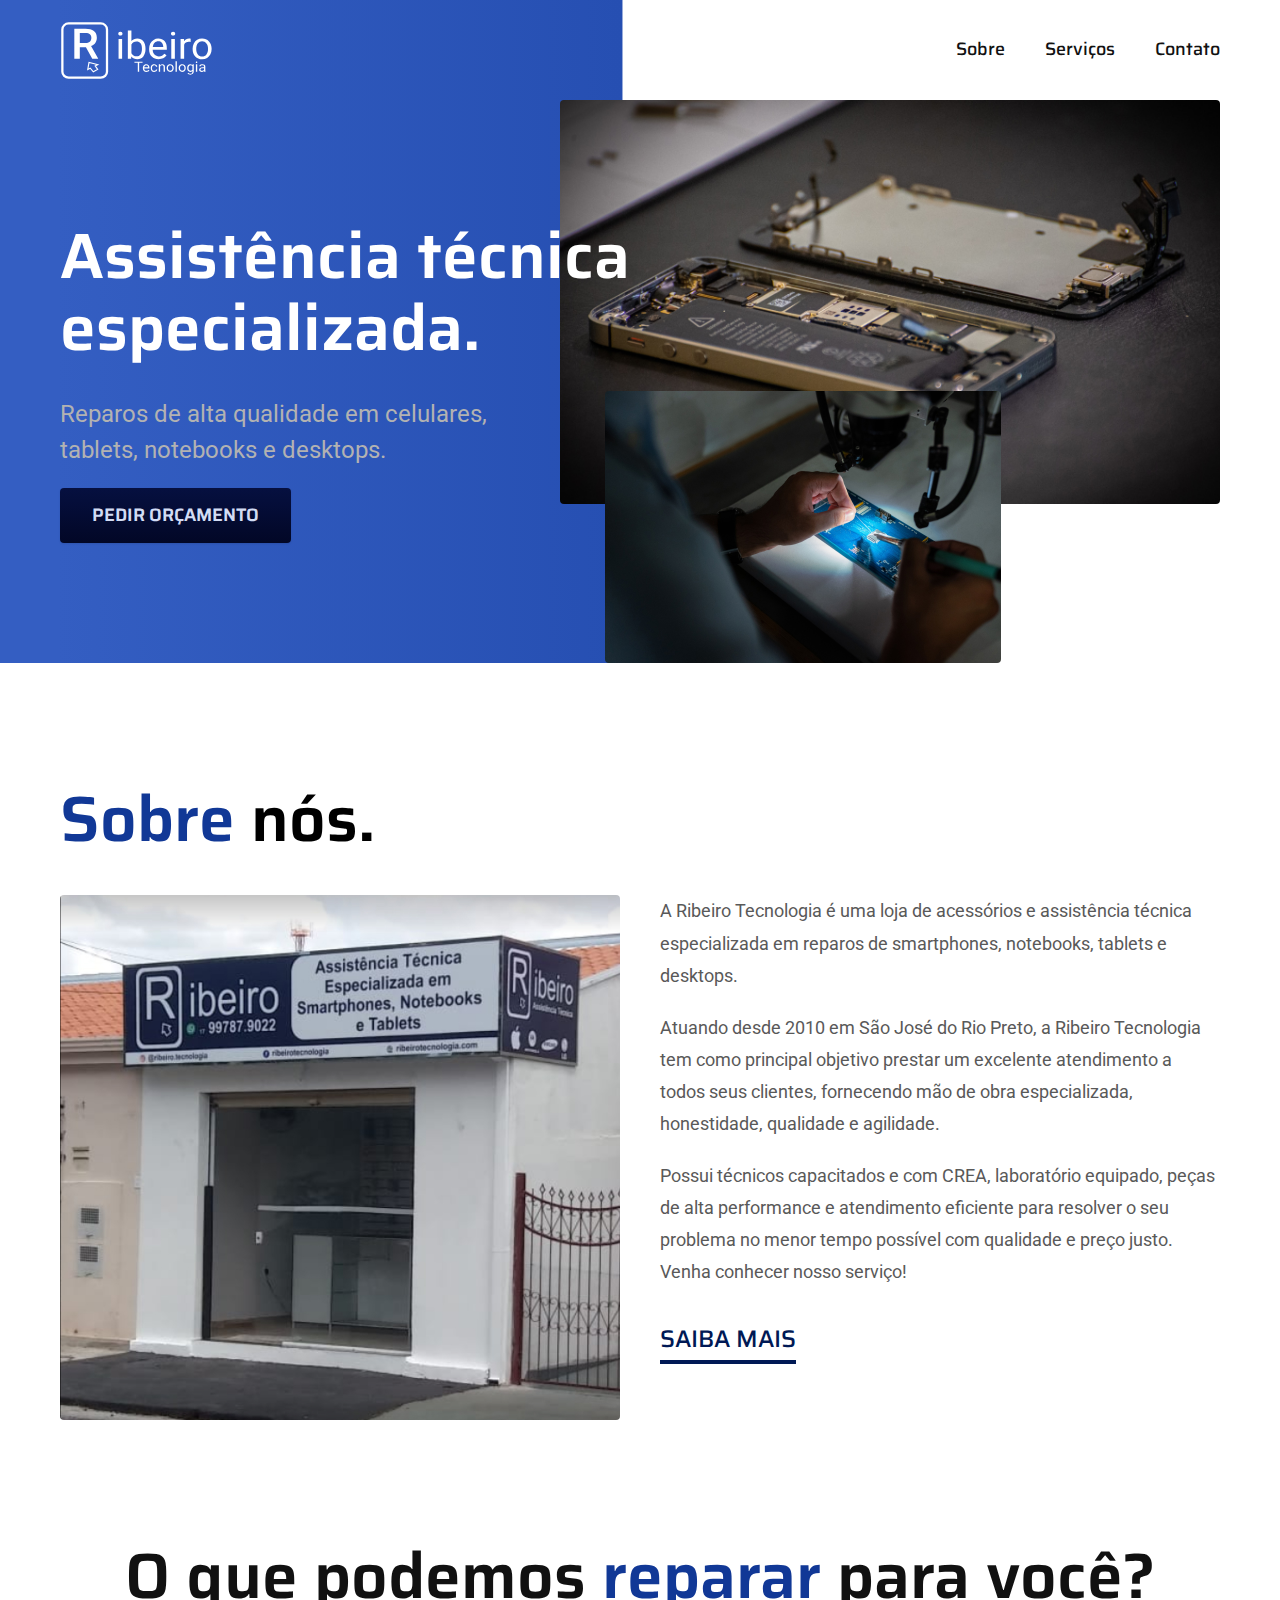
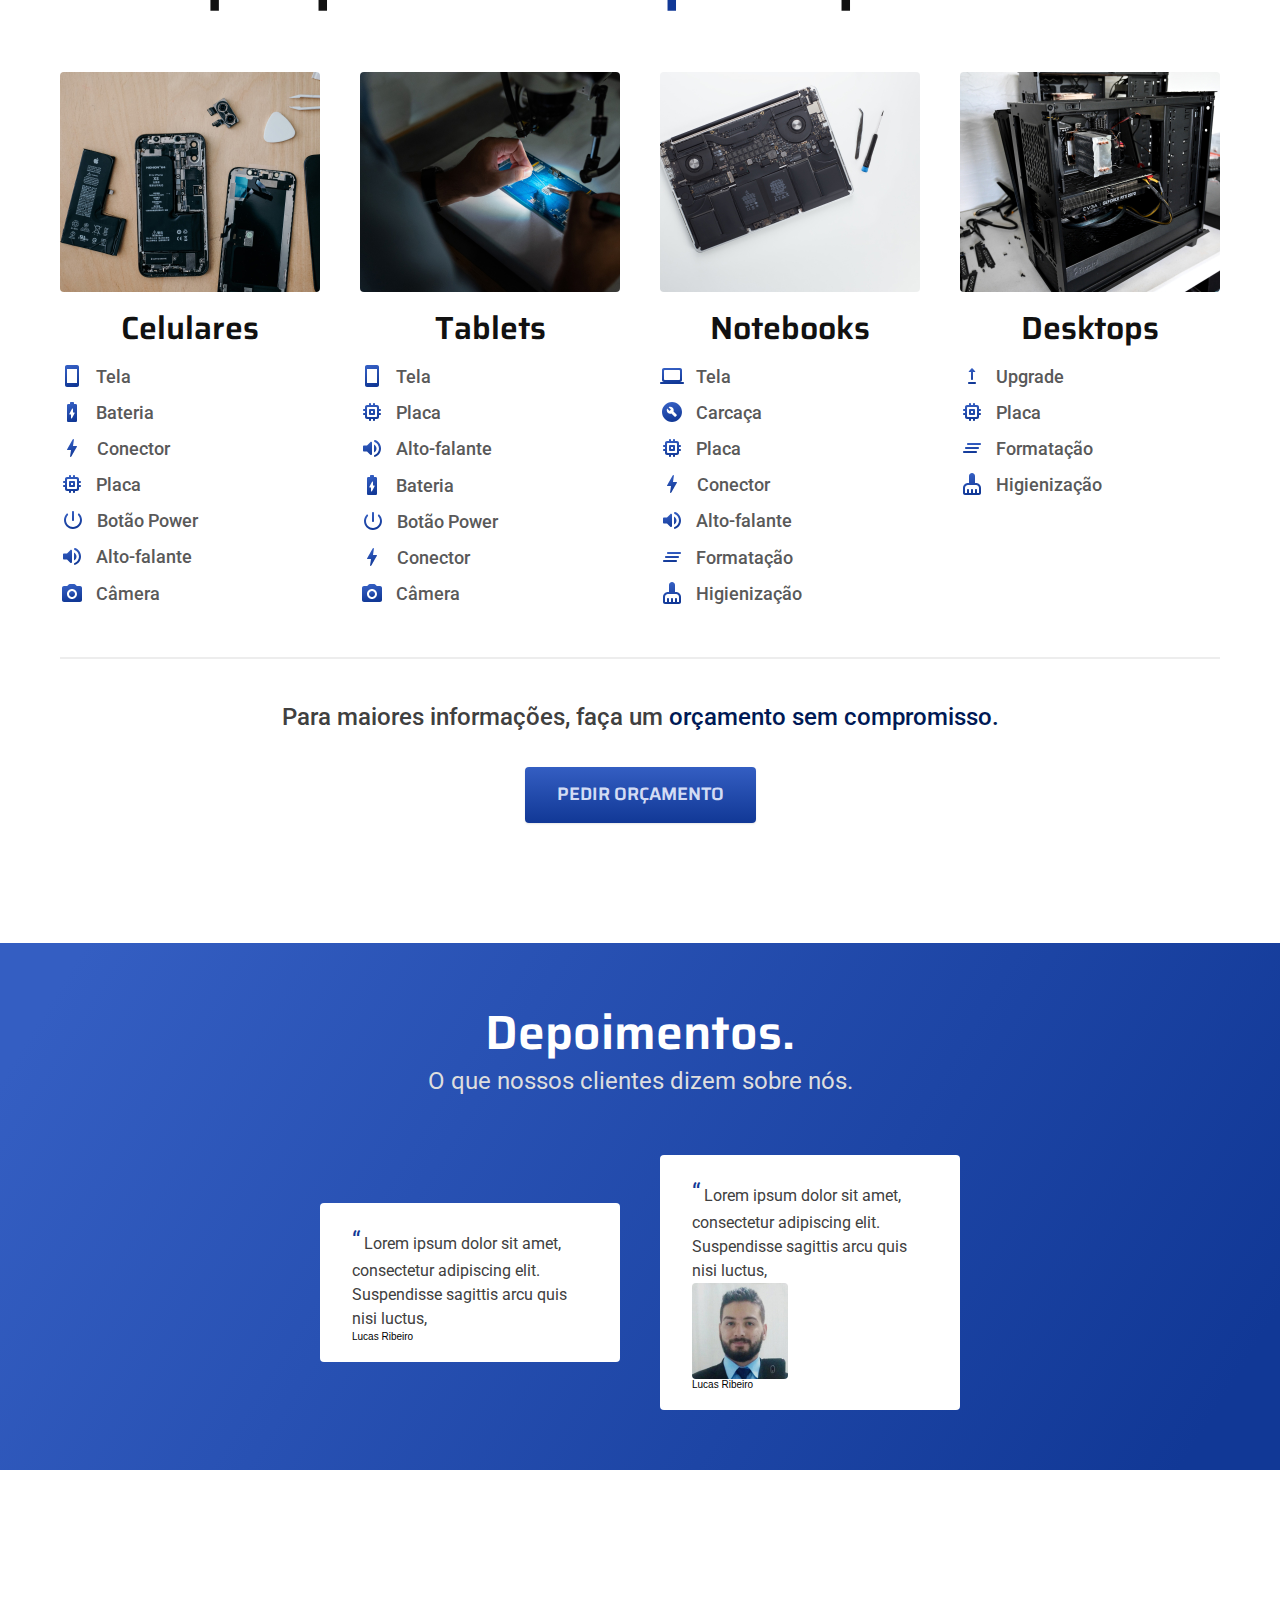
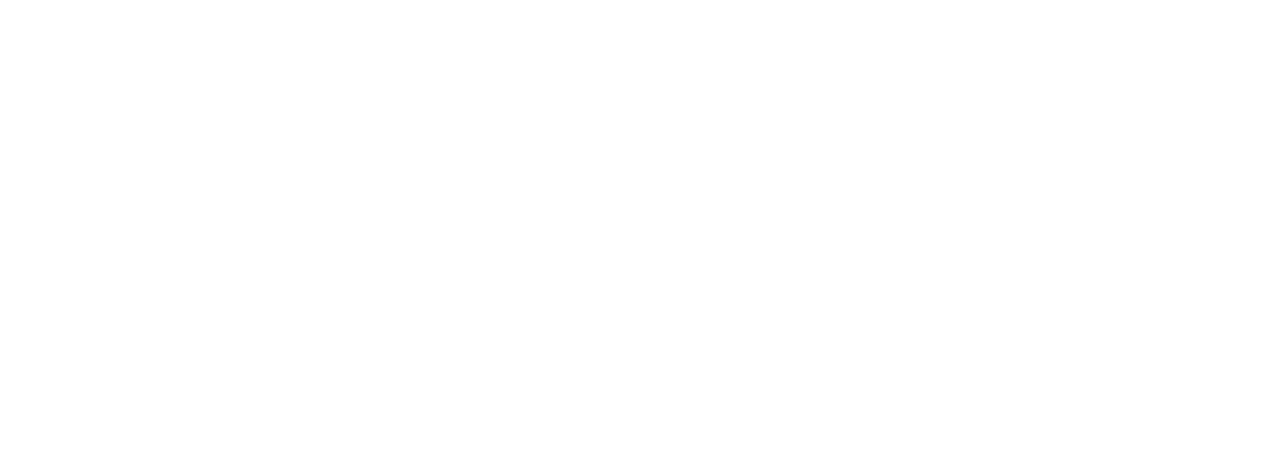
==== index.html @ d13842a8 "Seçao reparos feita e inicio da seçao depoimentos" ====
<!DOCTYPE html>
<html lang="pt-br">
  <head>
    <meta charset="UTF-8" />
    <meta http-equiv="X-UA-Compatible" content="IE=edge" />
    <meta name="viewport" content="width=device-width, initial-scale=1.0" />

    <title>Ribeiro Tecnologia - Assistência Técnica em Rio Preto</title>
    <meta
      name="description"
      content="Assistência técnica em São José do Rio Preto especializada em reparos de qualidade em celulares, tablets, notebooks e computadores."
    />

    <link rel="preload" href="./css/style.css" as="style" />
    <link rel="stylesheet" href="./css/style.css" />

    <link rel="preconnect" href="https://fonts.googleapis.com" />
    <link rel="preconnect" href="https://fonts.gstatic.com" crossorigin />
    <link
      href="https://fonts.googleapis.com/css2?family=Roboto:wght@400;500&family=Saira:wght@500;600&display=swap"
      rel="stylesheet"
    />
  </head>
  <body>
    <div class="background">
      <header>
        <div class="header container">
          <a href="./">
            <img
              src="./img/ribeirotecnologia.svg"
              width="155"
              height="60"
              alt="Ribeiro Tecnologia"
            />
          </a>

          <nav aria-label="primaria">
            <ul class="header-menu font-1-s cor-11">
              <li><a href="./sobre.html">Sobre</a></li>
              <li><a href="./servicos.html">Serviços</a></li>
              <li><a href="./contato.html">Contato</a></li>
            </ul>
          </nav>
        </div>
      </header>

      <main class="introducao-bg cor-0">
        <div class="introducao container">
          <div class="introducao-conteudo">
            <h1 class="font-1-xxl">Assistência técnica especializada.</h1>
            <p class="font-2-l cor-5">
              Reparos de alta qualidade em celulares, tablets, notebooks e
              desktops.
            </p>
            <a class="botao" href="./contato.html">Pedir Orçamento</a>
          </div>
          <div class="introducao-imagem">
            <picture>
              <source
                media="(max-width: 800px)"
                srcset="./img/fotos/home/intro1-mobile.jpg"
              />
              <img
                src="./img/fotos/home/intro1.jpg"
                width="1400"
                height="858"
                alt="Celular desmontado."
              />
            </picture>
            <picture>
              <source
                media="(max-width: 800px)"
                srcset="./img/fotos/home/intro2-mobile.jpg"
              />
              <img
                src="./img/fotos/home/intro2.jpg"
                width="396"
                height="272"
                alt="Celular desmontado."
              />
            </picture>
          </div>
        </div>
      </main>
    </div>

    <article class="sobre container">
      <h2 class="font-1-xxl"><span class="cor-p2">Sobre</span> nós.</h2>

      <div class="sobre-conteudo">
        <div>
          <img
            src="./img/fotos/home/loja.jpg"
            width="1120"
            height="1050"
            alt="Foto da fachada da Ribeiro Tecnologia."
          />
        </div>
        <div class="font-2-s cor-8">
          <p>
            A Ribeiro Tecnologia é uma loja de acessórios e assistência técnica
            especializada em reparos de smartphones, notebooks, tablets e
            desktops.
          </p>
          <p>
            Atuando desde 2010 em São José do Rio Preto, a Ribeiro Tecnologia
            tem como principal objetivo prestar um excelente atendimento a todos
            seus clientes, fornecendo mão de obra especializada, honestidade,
            qualidade e agilidade.
          </p>
          <p>
            Possui técnicos capacitados e com CREA, laboratório equipado, peças
            de alta performance e atendimento eficiente para resolver o seu
            problema no menor tempo possível com qualidade e preço justo. Venha
            conhecer nosso serviço!
          </p>

          <a class="font-1-m cor-p3" href="sobre.html">Saiba Mais</a>
        </div>
      </div>
    </article>

    <article class="reparos container">
      <h2 class="font-1-xxl cor-11">
        O que podemos <span class="cor-p2">reparar</span> para você?
      </h2>

      <div class="reparos-conteudo">
        <div class="reparos-item">
          <img
            src="./img/fotos/servicos/celular.jpg"
            alt="Celular desmontado"
            class="reparos-imagem"
          />
          <h3 class="font-1-l cor-11">Celulares</h3>

          <ul class="font-2-s-b cor-8">
            <li>
              <img src="./img/icones/servicos/celular-icone.svg" alt="" />
              Tela
            </li>
            <li>
              <img src="./img/icones/servicos/bateria-icone.svg" alt="" />
              Bateria
            </li>
            <li>
              <img src="./img/icones/servicos/conector-icone.svg" alt="" />
              Conector
            </li>
            <li>
              <img src="./img/icones/servicos/placa-icone.svg" alt="" />
              Placa
            </li>
            <li>
              <img src="./img/icones/servicos/power-icone.svg" alt="" />
              Botão Power
            </li>
            <li>
              <img src="./img/icones/servicos/altofalante-icone.svg" alt="" />
              Alto-falante
            </li>
            <li>
              <img src="./img/icones/servicos/camera-icone.svg" alt="" />
              Câmera
            </li>
          </ul>
        </div>

        <div class="reparos-item">
          <img
            src="./img/fotos/servicos/tablet.jpg"
            alt="Tablet desmontado"
            class="reparos-imagem"
          />
          <h3 class="font-1-l cor-11">Tablets</h3>

          <ul class="font-2-s-b cor-8">
            <li>
              <img src="./img/icones/servicos/celular-icone.svg" alt="" />
              Tela
            </li>
            <li>
              <img src="./img/icones/servicos/placa-icone.svg" alt="" />
              Placa
            </li>
            <li>
              <img src="./img/icones/servicos/altofalante-icone.svg" alt="" />
              Alto-falante
            </li>
            <li>
              <img src="./img/icones/servicos/bateria-icone.svg" alt="" />
              Bateria
            </li>

            <li>
              <img src="./img/icones/servicos/power-icone.svg" alt="" />
              Botão Power
            </li>

            <li>
              <img src="./img/icones/servicos/conector-icone.svg" alt="" />
              Conector
            </li>

            <li>
              <img src="./img/icones/servicos/camera-icone.svg" alt="" />
              Câmera
            </li>
          </ul>
        </div>

        <div class="reparos-item">
          <img
            src="./img/fotos/servicos/notebook.jpg"
            alt="Notebook desmontado"
            class="reparos-imagem"
          />
          <h3 class="font-1-l cor-11">Notebooks</h3>

          <ul class="font-2-s-b cor-8">
            <li>
              <img src="./img/icones/servicos/notebook-icone.svg" alt="" />
              Tela
            </li>
            <li>
              <img src="./img/icones/servicos/carcaca-icone.svg" alt="" />
              Carcaça
            </li>
            <li>
              <img src="./img/icones/servicos/placa-icone.svg" alt="" />
              Placa
            </li>
            <li>
              <img src="./img/icones/servicos/conector-icone.svg" alt="" />
              Conector
            </li>
            <li>
              <img src="./img/icones/servicos/altofalante-icone.svg" alt="" />
              Alto-falante
            </li>
            <li>
              <img src="./img/icones/servicos/formatacao-icone.svg" alt="" />
              Formatação
            </li>
            <li>
              <img src="./img/icones/servicos/higienizacao-icone.svg" alt="" />
              Higienização
            </li>
          </ul>
        </div>

        <div class="reparos-item">
          <img
            src="./img/fotos/servicos/computador.jpg"
            alt="Computador desmontado"
            class="reparos-imagem"
          />
          <h3 class="font-1-l cor-11">Desktops</h3>

          <ul class="font-2-s-b cor-8">
            <li>
              <img src="./img/icones/servicos/upgrade-icone.svg" alt="" />
              Upgrade
            </li>
            <li>
              <img src="./img/icones/servicos/placa-icone.svg" alt="" />
              Placa
            </li>
            <li>
              <img src="./img/icones/servicos/formatacao-icone.svg" alt="" />
              Formatação
            </li>
            <li>
              <img src="./img/icones/servicos/higienizacao-icone.svg" alt="" />
              Higienização
            </li>
          </ul>
        </div>
      </div>

      <div class="reparos-cta">
        <p class="font-2-l-b cor-9">
          Para maiores informações, faça um
          <span class="cor-p3">orçamento sem compromisso.</span>
        </p>

        <a class="botao-secundario" href="./servicos.html">Pedir Orçamento</a>
      </div>
    </article>

    <section class="depoimentos-bg">
      <div class="depoimentos container">
        <header>
          <h2 class="font-1-xl cor-0">Depoimentos.</h2>
          <p class="font-2-l cor-3">O que nossos clientes dizem sobre nós.</p>
        </header>

        <ul>
          <li class="depoimento-conteudo">
            <p class="font-2-xs cor-9">
              Lorem ipsum dolor sit amet, consectetur adipiscing elit.
              Suspendisse sagittis arcu quis nisi luctus,
            </p>
            <div>
              <img src="./img/avatares/avatar-1" alt="" />
              <span>Lucas Ribeiro</span>
            </div>
          </li>

          <li class="depoimento-conteudo">
            <p class="font-2-xs cor-9">
              Lorem ipsum dolor sit amet, consectetur adipiscing elit.
              Suspendisse sagittis arcu quis nisi luctus,
            </p>
            <div>
              <img src="./img/avatares/avatar1.jpg" alt="" />
              <span>Lucas Ribeiro</span>
            </div>
          </li>
        </ul>
      </div>
    </section>
  </body>
</html>
---- css/style.css ----
@import './global/global.css';
@import './utilidades/tipografia.css';
@import './utilidades/cores.css';

@import './global/header.css';

@import './utilidades/componentes.css';

@import './home/introducao.css';
@import './sobre/sobre.css';
@import './reparo/reparo.css';
@import './depoimentos/depoimentos.css';
---- css/style.css ----
@import './global/global.css';
@import './utilidades/tipografia.css';
@import './utilidades/cores.css';

@import './global/header.css';

@import './utilidades/componentes.css';

@import './home/introducao.css';
@import './sobre/sobre.css';
@import './reparo/reparo.css';
@import './depoimentos/depoimentos.css';
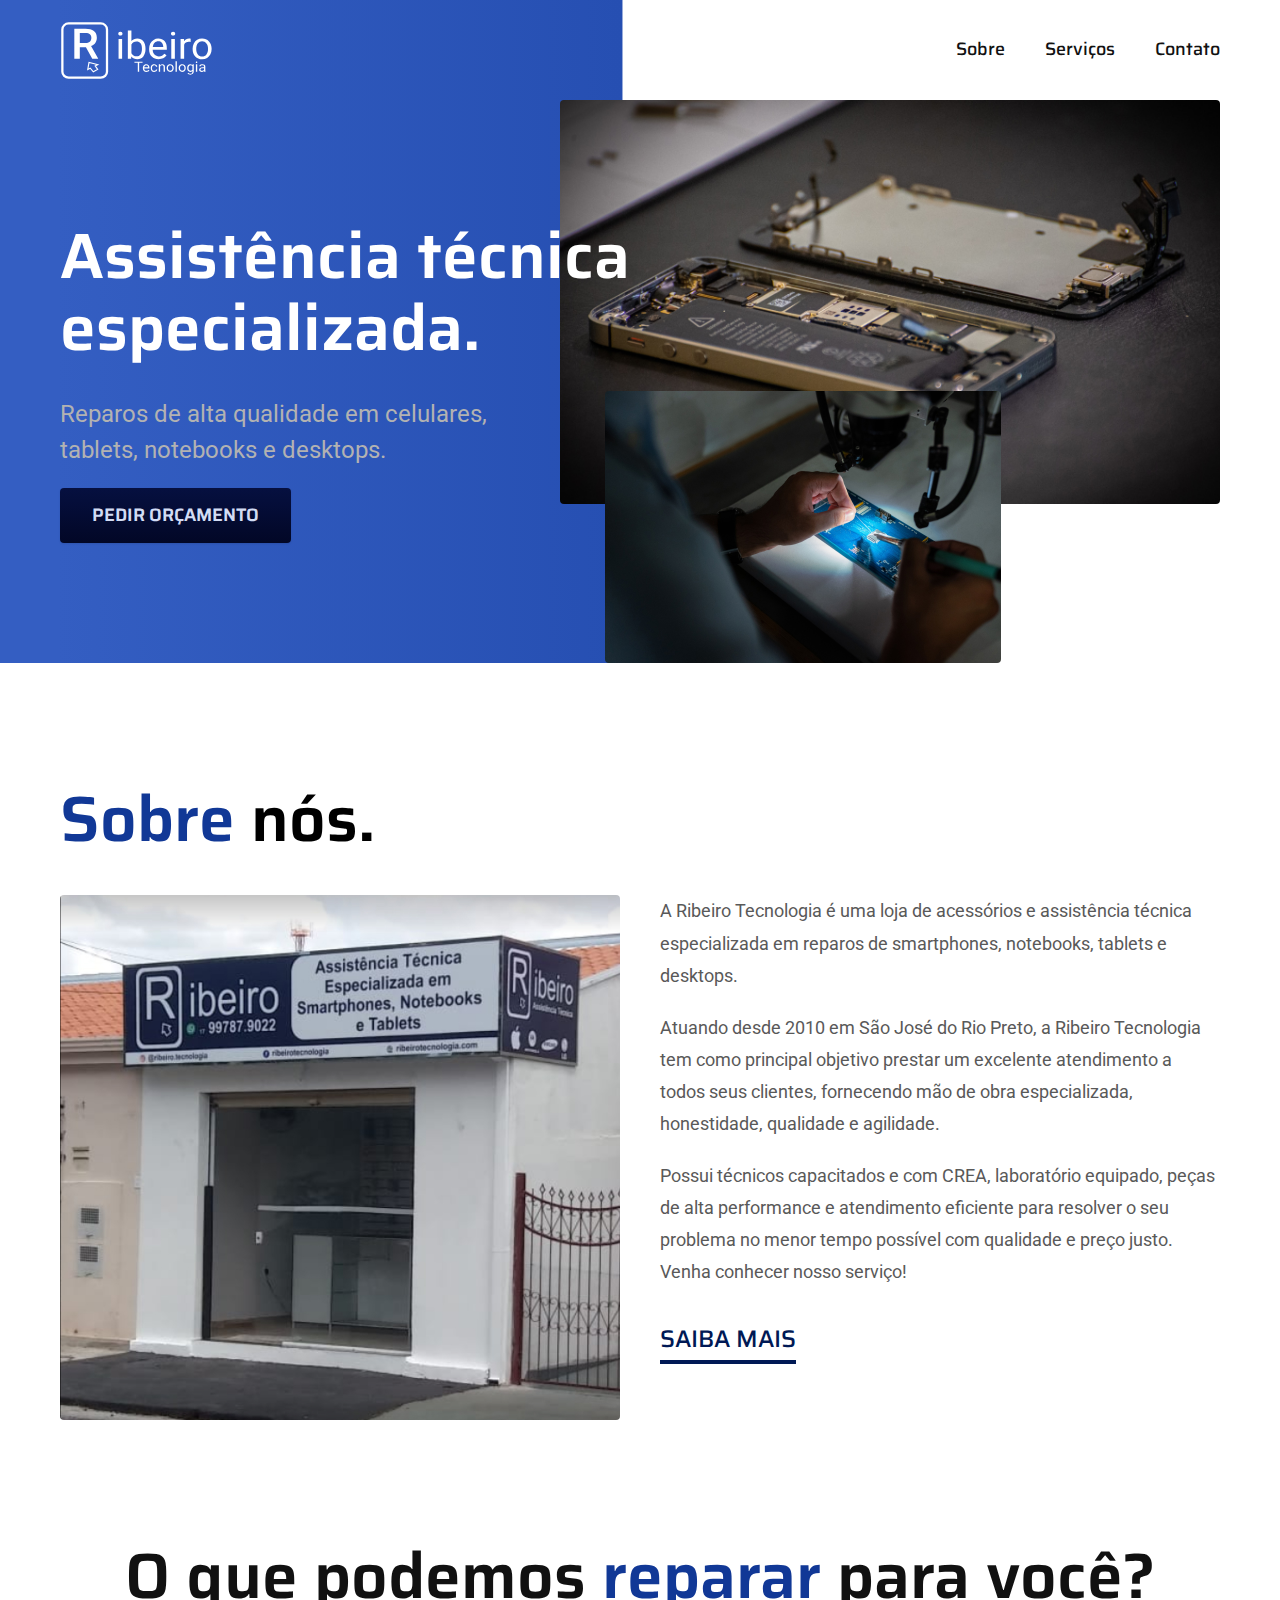
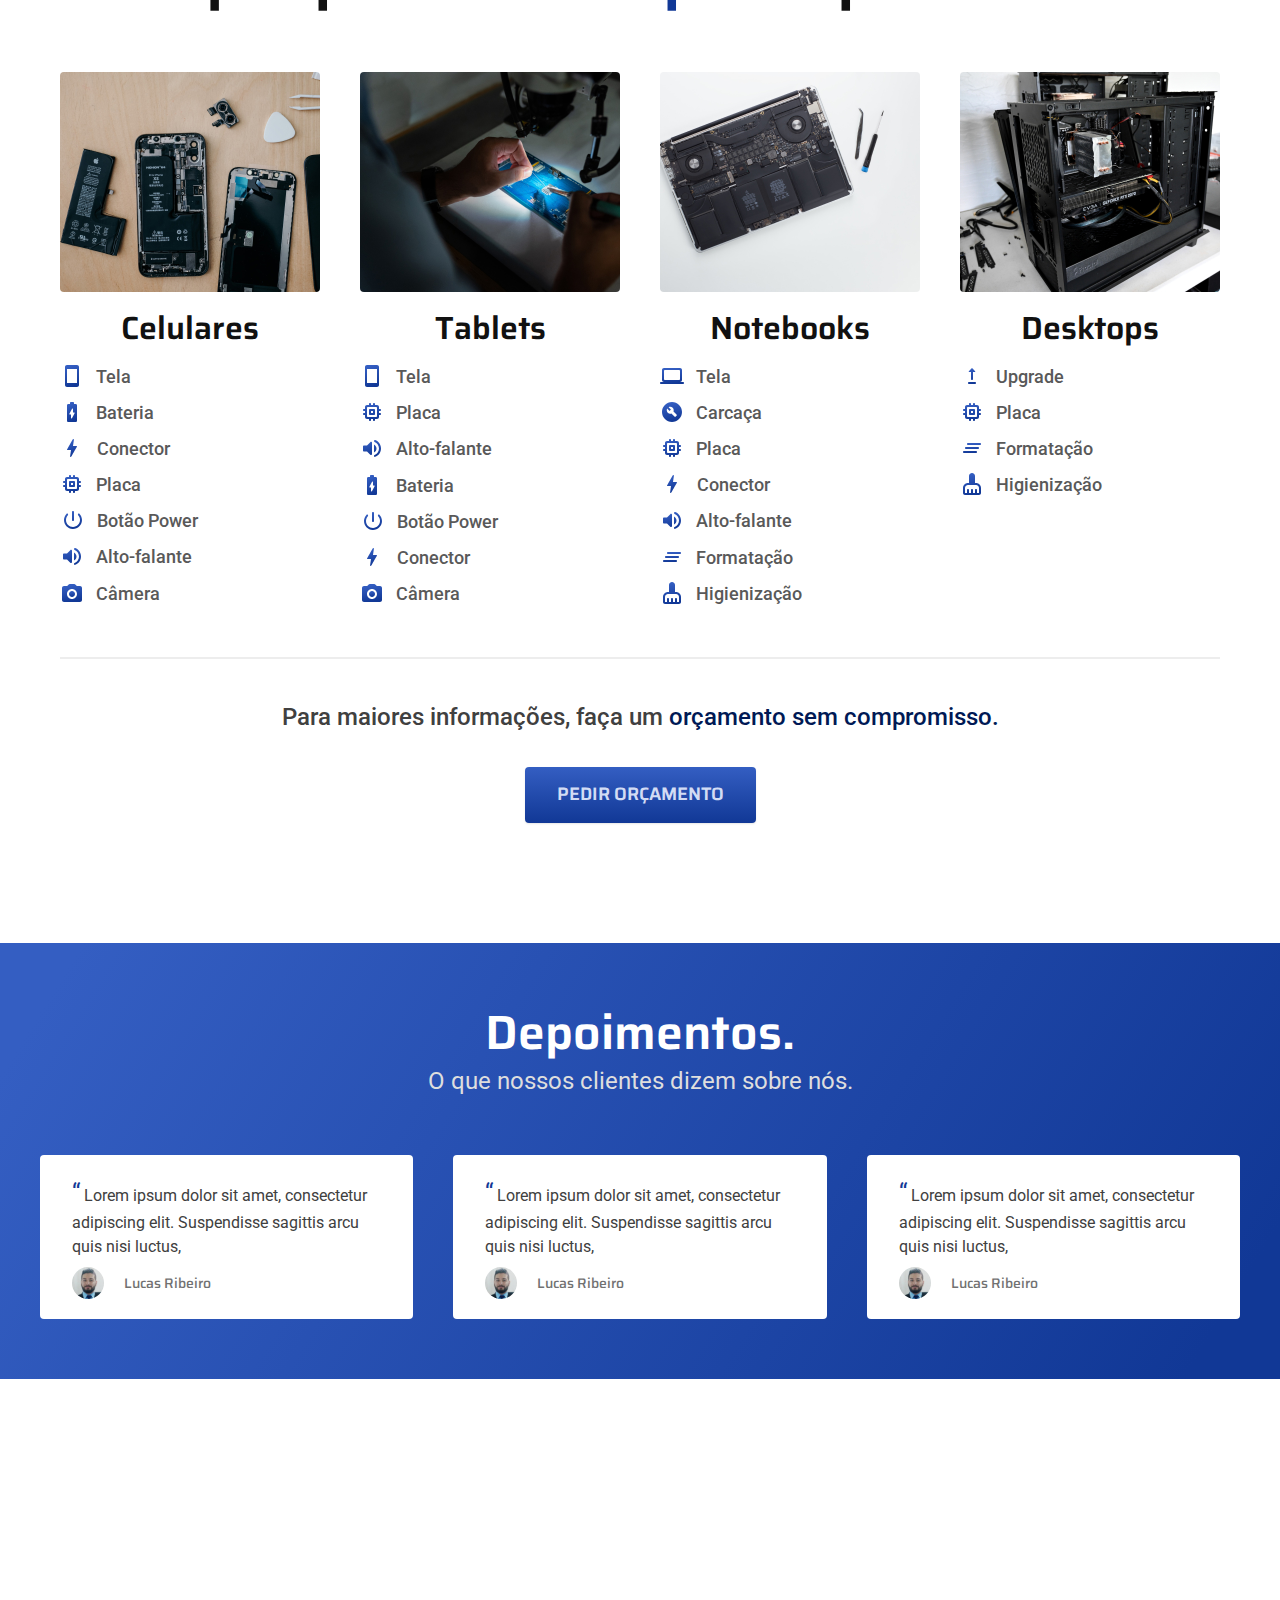
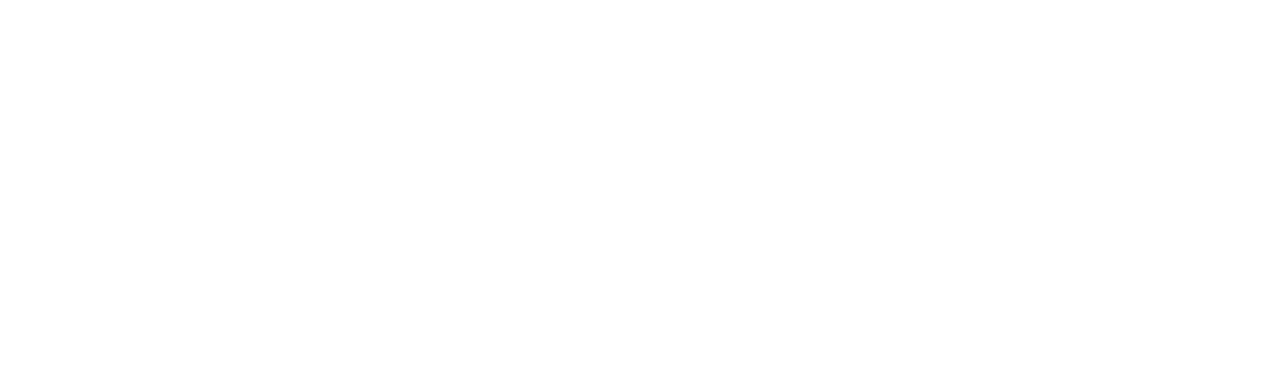
==== commit d0a83753: "Seçao reparos finalizada e seçao depoimentos inicializada" ====
--- a/index.html
+++ b/index.html
@@ -297,25 +297,57 @@
 
         <ul>
           <li class="depoimento-conteudo">
-            <p class="font-2-xs cor-9">
-              Lorem ipsum dolor sit amet, consectetur adipiscing elit.
-              Suspendisse sagittis arcu quis nisi luctus,
-            </p>
-            <div>
-              <img src="./img/avatares/avatar-1" alt="" />
-              <span>Lucas Ribeiro</span>
-            </div>
+            <blockquote>
+              <p class="font-2-xs cor-9">
+                Lorem ipsum dolor sit amet, consectetur adipiscing elit.
+                Suspendisse sagittis arcu quis nisi luctus,
+              </p>
+              <div class="autor">
+                <img
+                  src="./img/avatares/avatar1.jpg"
+                  width="32"
+                  height="32"
+                  alt=""
+                />
+                <span class="font-1-xs cor-7">Lucas Ribeiro</span>
+              </div>
+            </blockquote>
           </li>
 
           <li class="depoimento-conteudo">
-            <p class="font-2-xs cor-9">
-              Lorem ipsum dolor sit amet, consectetur adipiscing elit.
-              Suspendisse sagittis arcu quis nisi luctus,
-            </p>
-            <div>
-              <img src="./img/avatares/avatar1.jpg" alt="" />
-              <span>Lucas Ribeiro</span>
-            </div>
+            <blockquote>
+              <p class="font-2-xs cor-9">
+                Lorem ipsum dolor sit amet, consectetur adipiscing elit.
+                Suspendisse sagittis arcu quis nisi luctus,
+              </p>
+              <div class="autor">
+                <img
+                  src="./img/avatares/avatar1.jpg"
+                  width="32"
+                  height="32"
+                  alt=""
+                />
+                <span class="font-1-xs cor-7">Lucas Ribeiro</span>
+              </div>
+            </blockquote>
+          </li>
+
+          <li class="depoimento-conteudo">
+            <blockquote>
+              <p class="font-2-xs cor-9">
+                Lorem ipsum dolor sit amet, consectetur adipiscing elit.
+                Suspendisse sagittis arcu quis nisi luctus,
+              </p>
+              <div class="autor">
+                <img
+                  src="./img/avatares/avatar1.jpg"
+                  width="32"
+                  height="32"
+                  alt=""
+                />
+                <span class="font-1-xs cor-7">Lucas Ribeiro</span>
+              </div>
+            </blockquote>
           </li>
         </ul>
       </div>
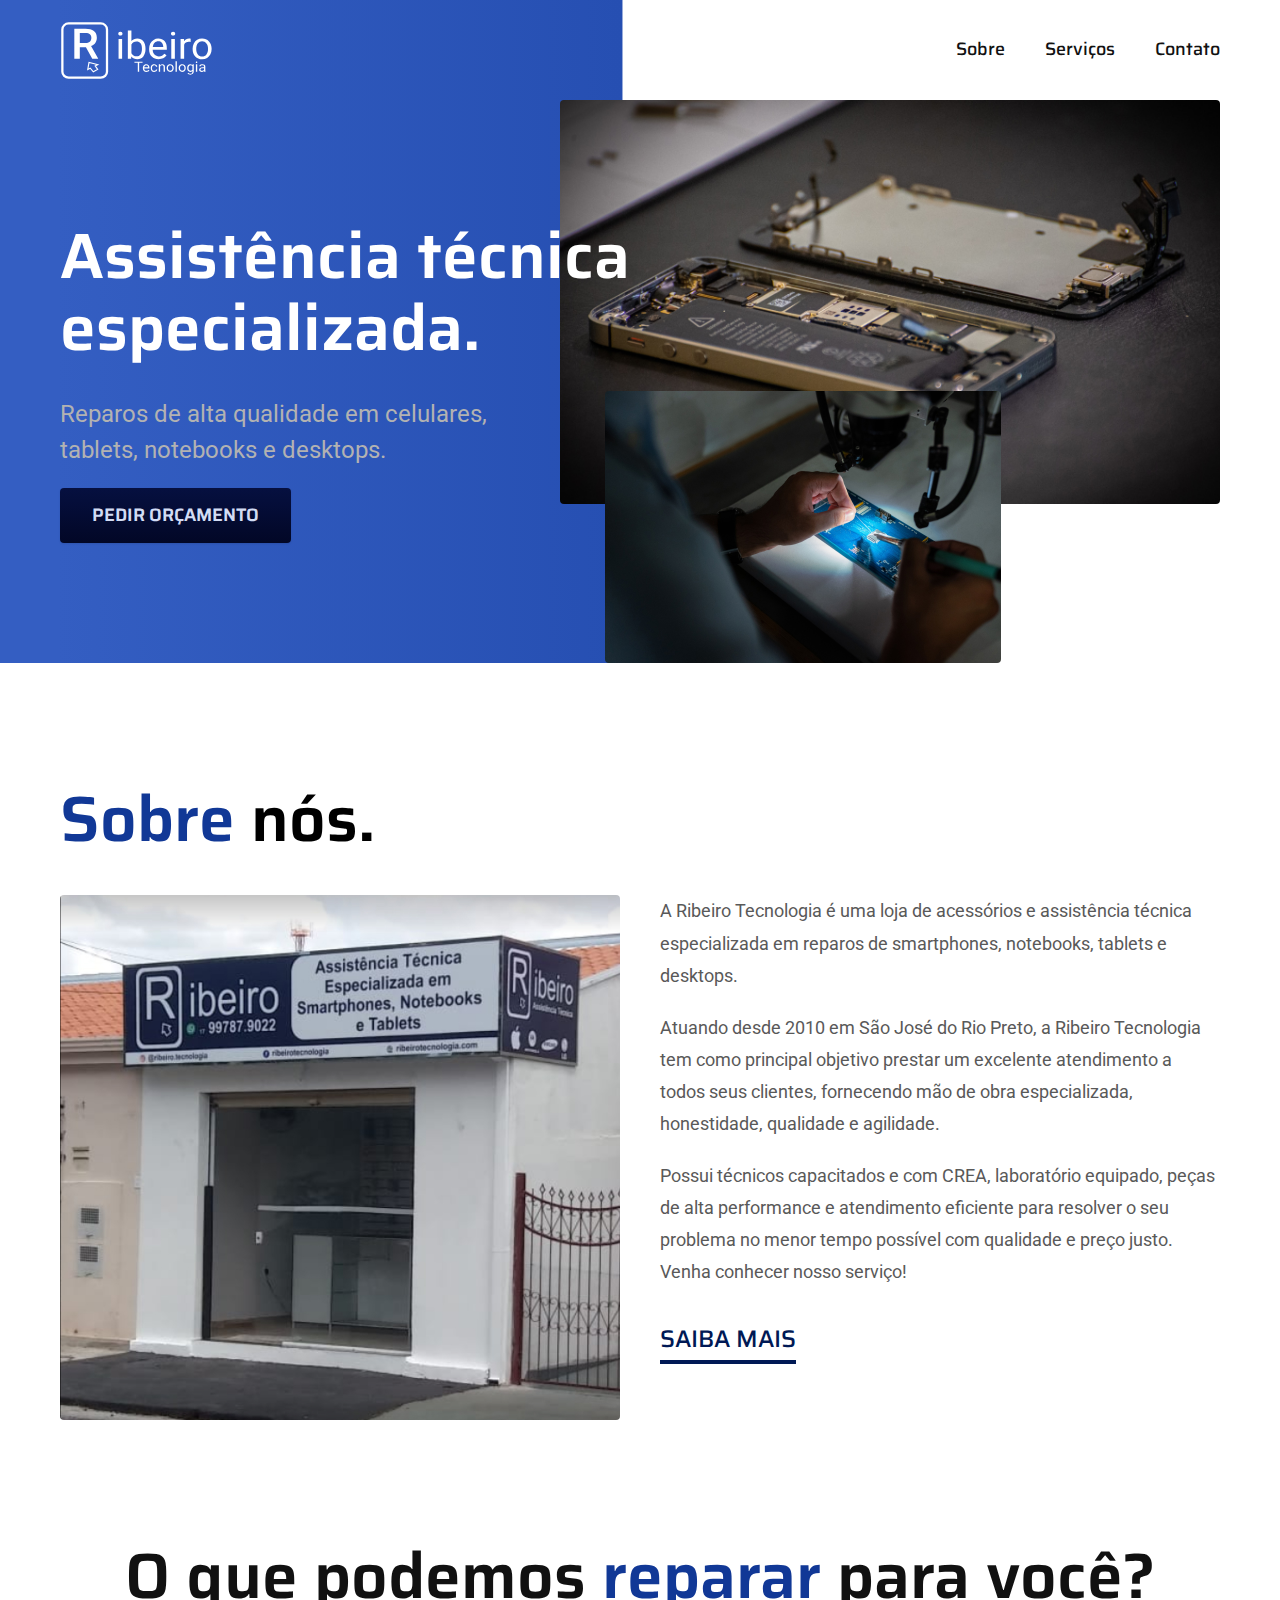
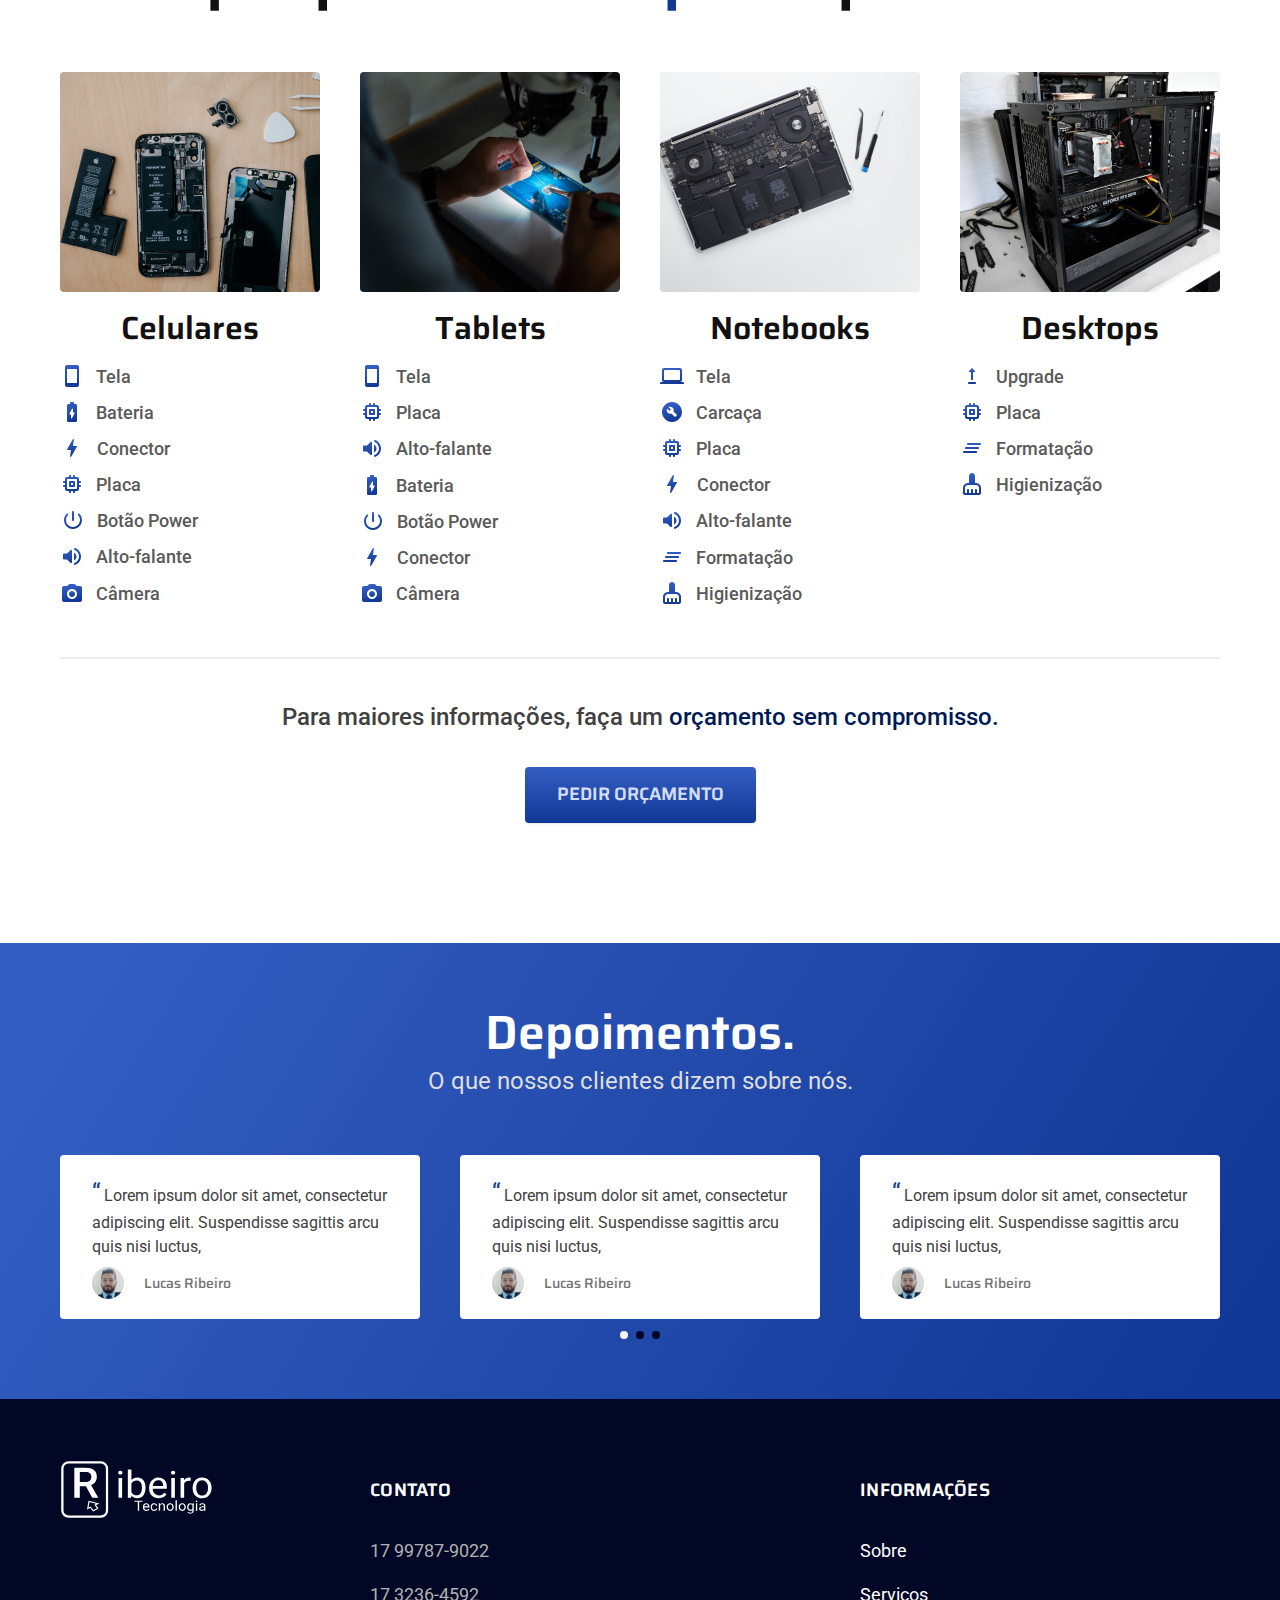
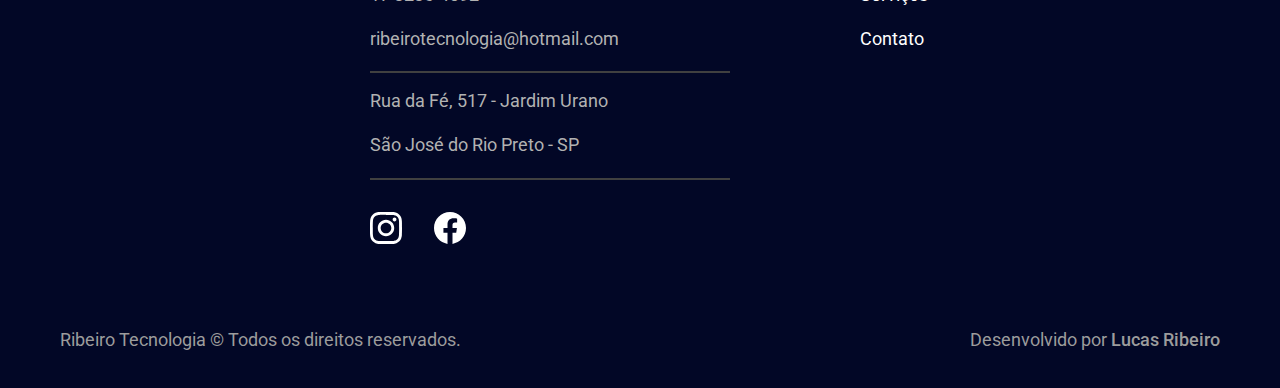
==== commit ccdc9ac0: "Home finalizada" ====
--- a/index.html
+++ b/index.html
@@ -11,6 +11,7 @@
       content="Assistência técnica em São José do Rio Preto especializada em reparos de qualidade em celulares, tablets, notebooks e computadores."
     />
 
+    <link rel="icon" href="./favicon.svg" type="image/svg+xml" />
     <link rel="preload" href="./css/style.css" as="style" />
     <link rel="stylesheet" href="./css/style.css" />
 
@@ -295,7 +296,7 @@
           <p class="font-2-l cor-3">O que nossos clientes dizem sobre nós.</p>
         </header>
 
-        <ul>
+        <ul class="container">
           <li class="depoimento-conteudo">
             <blockquote>
               <p class="font-2-xs cor-9">
@@ -350,7 +351,75 @@
             </blockquote>
           </li>
         </ul>
+
+        <div class="navegacao">
+          <span class="bullet active"></span>
+          <span class="bullet"></span>
+          <span class="bullet"></span>
+        </div>
       </div>
     </section>
+
+    <footer class="footer-bg">
+      <div class="footer container">
+        <img
+          src="./img/ribeirotecnologia.svg"
+          width="155"
+          height="60"
+          alt="Ribeiro Tecnologia"
+        />
+        <div class="footer-contato">
+          <h3 class="font-1-s-bot cor-0">Contato</h3>
+          <ul class="font-2-s cor-5">
+            <li><a href="tel:+5517997879022">17 99787-9022</a></li>
+            <li><a href="tel:+551732364592">17 3236-4592</a></li>
+            <li>
+              <a href="mailto:ribeirotecnologia@hotmail.com"
+                >ribeirotecnologia@hotmail.com</a
+              >
+            </li>
+            <li>Rua da Fé, 517 - Jardim Urano</li>
+            <li>São José do Rio Preto - SP</li>
+          </ul>
+          <div class="footer-redes">
+            <a href="./">
+              <img
+                src="./img/redes/instagram.svg"
+                width="32"
+                height="32"
+                alt="Instagram"
+              />
+            </a>
+            <a href="./">
+              <img
+                src="./img/redes/facebook.svg"
+                width="32"
+                height="32"
+                alt="Facebook"
+              />
+            </a>
+          </div>
+        </div>
+        <div class="footer-informacoes">
+          <h3 class="font-1-s-bot cor-0">Informações</h3>
+          <nav>
+            <ul class="font-2-s cor-0">
+              <li><a href="./sobre.html">Sobre</a></li>
+              <li><a href="./servicos.html">Serviços</a></li>
+              <li><a href="./contato.html">Contato</a></li>
+            </ul>
+          </nav>
+        </div>
+        <div class="footer-copy font-2-s cor-6">
+          <p>Ribeiro Tecnologia © Todos os direitos reservados.</p>
+          <p>
+            Desenvolvido por
+            <a class="font-2-s-b" href="https://github.com/luc-ribeiro"
+              >Lucas Ribeiro</a
+            >
+          </p>
+        </div>
+      </div>
+    </footer>
   </body>
 </html>
--- a/css/style.css
+++ b/css/style.css
@@ -10,3 +10,4 @@
 @import './sobre/sobre.css';
 @import './reparo/reparo.css';
 @import './depoimentos/depoimentos.css';
+@import './global/footer.css';
--- a/css/style.css
+++ b/css/style.css
@@ -10,3 +10,4 @@
 @import './sobre/sobre.css';
 @import './reparo/reparo.css';
 @import './depoimentos/depoimentos.css';
+@import './global/footer.css';
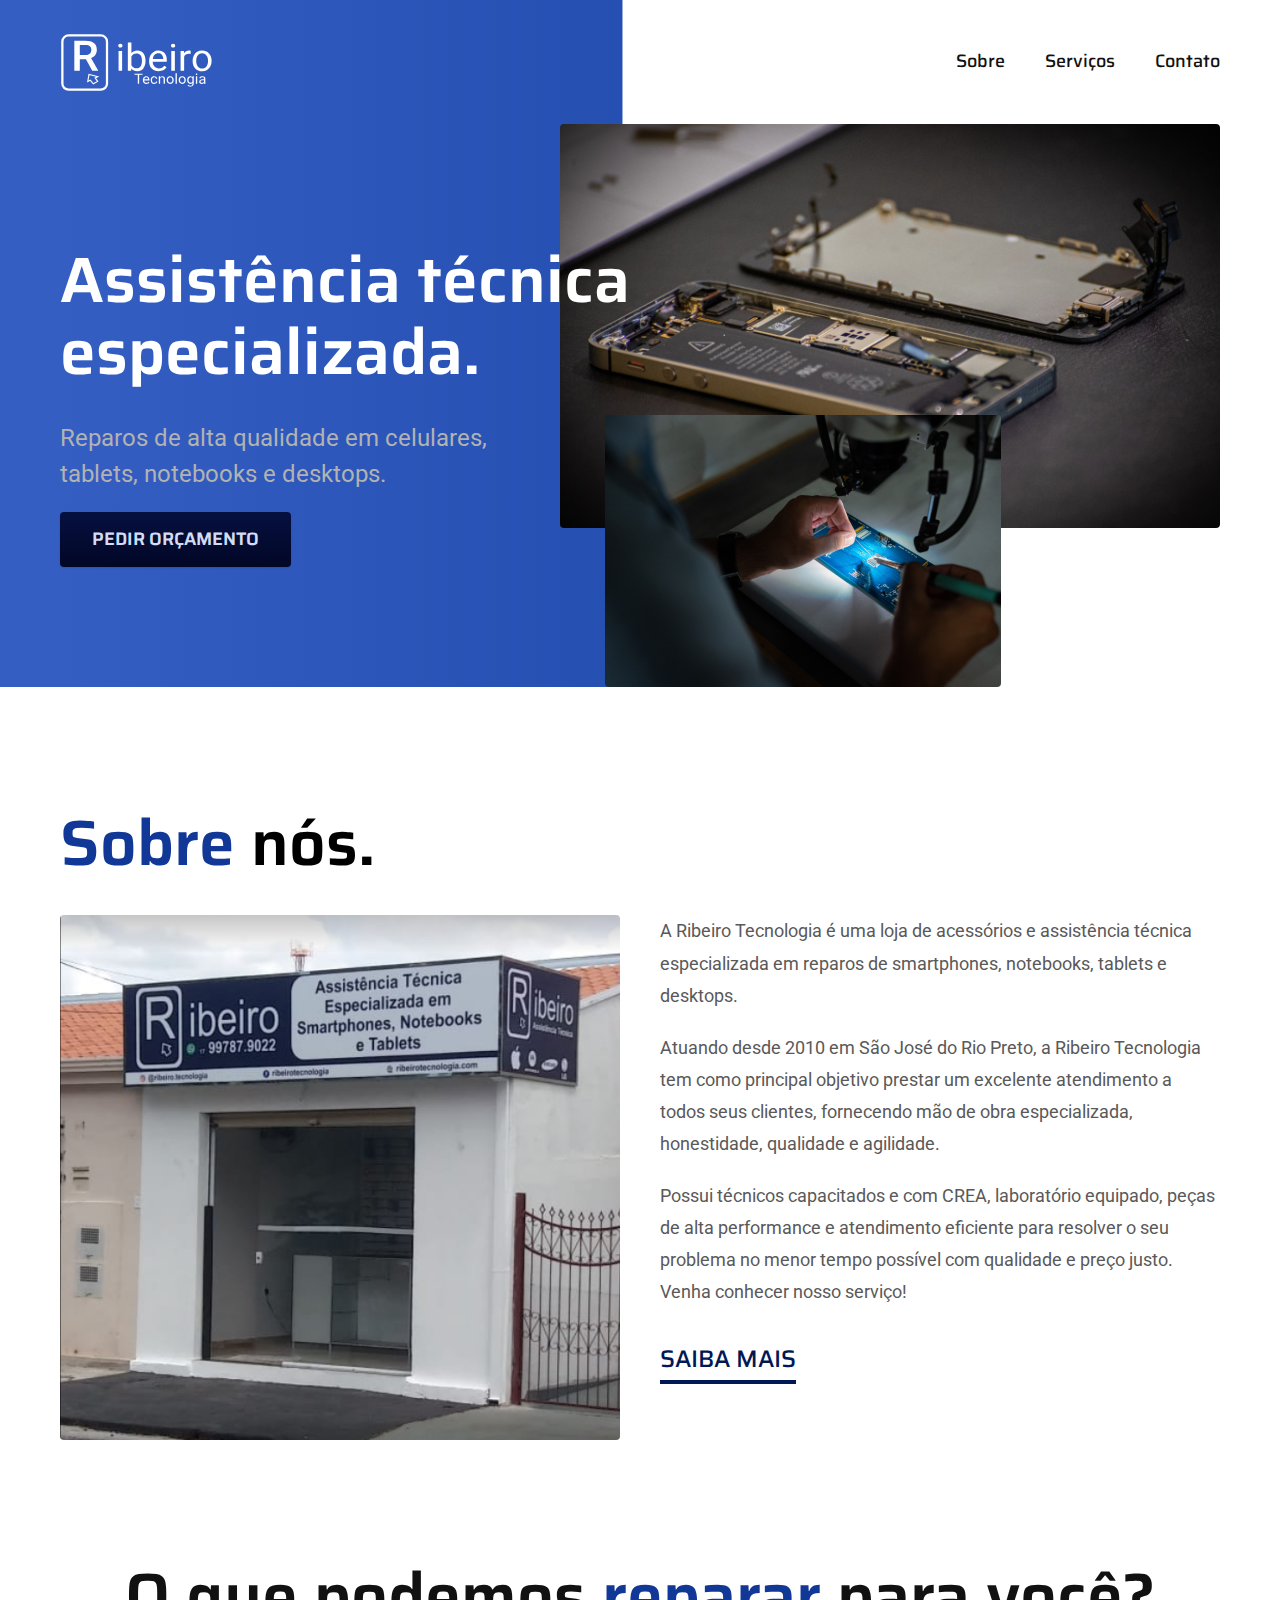
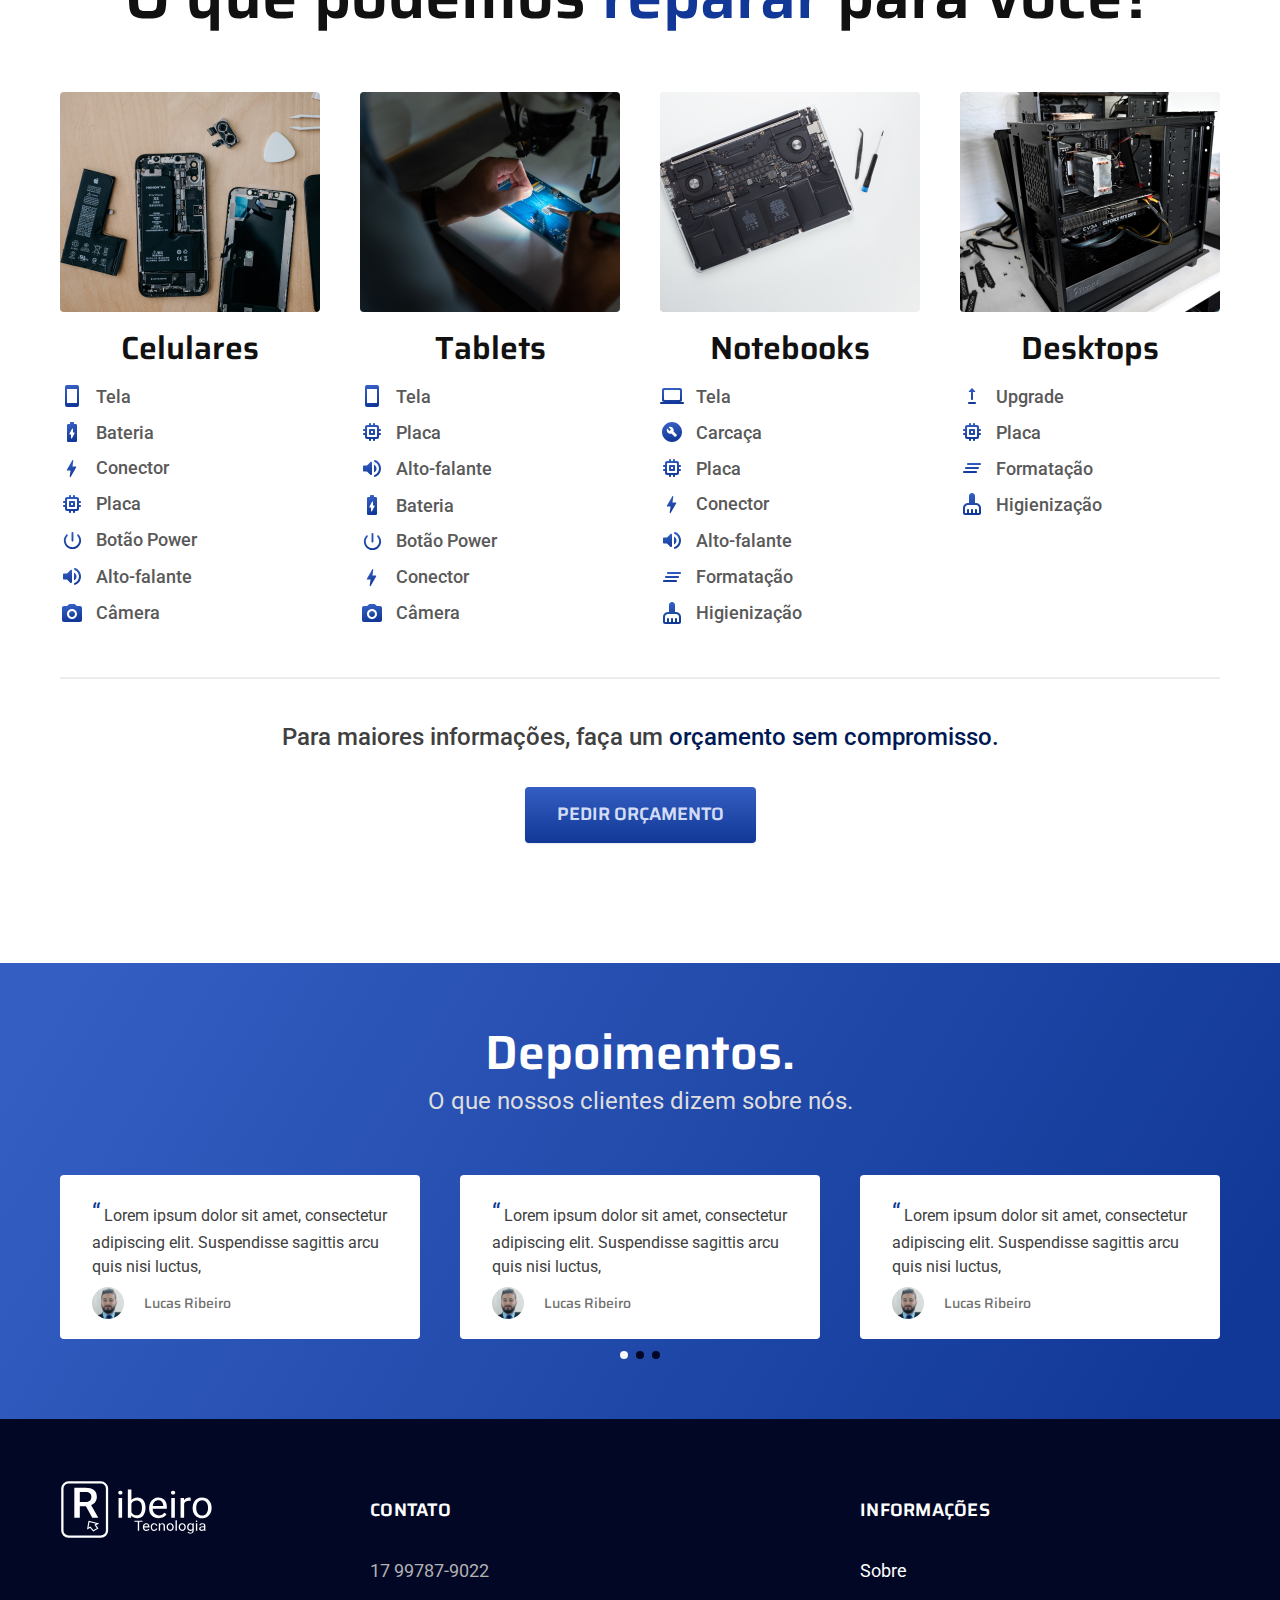
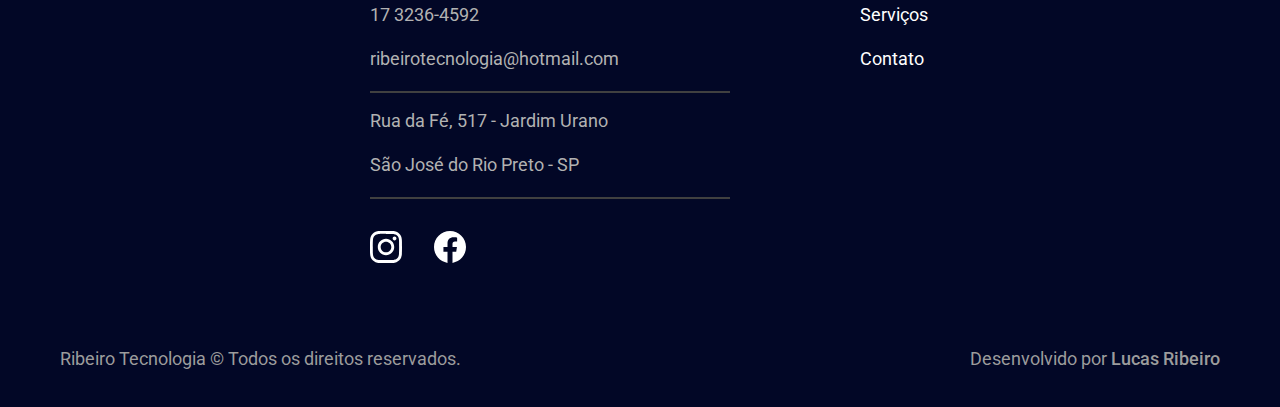
==== commit 74573b0e: "HTML e CSS finalizados" ====
--- a/index.html
+++ b/index.html
@@ -53,7 +53,12 @@
               Reparos de alta qualidade em celulares, tablets, notebooks e
               desktops.
             </p>
-            <a class="botao" href="./contato.html">Pedir Orçamento</a>
+            <a
+              class="botao"
+              target="_blank"
+              href="https://api.whatsapp.com/send?phone=5517997879022&text=Ol%C3%A1!%20Gostaria%20de%20um%20or%C3%A7amento!"
+              >Pedir Orçamento</a
+            >
           </div>
           <div class="introducao-imagem">
             <picture>
@@ -130,6 +135,8 @@
         <div class="reparos-item">
           <img
             src="./img/fotos/servicos/celular.jpg"
+            width="520"
+            height="440"
             alt="Celular desmontado"
             class="reparos-imagem"
           />
@@ -137,31 +144,66 @@
 
           <ul class="font-2-s-b cor-8">
             <li>
-              <img src="./img/icones/servicos/celular-icone.svg" alt="" />
+              <img
+                width="24"
+                height="24"
+                src="./img/icones/servicos/celular-icone.svg"
+                alt=""
+              />
               Tela
             </li>
             <li>
-              <img src="./img/icones/servicos/bateria-icone.svg" alt="" />
+              <img
+                width="24"
+                height="24"
+                src="./img/icones/servicos/bateria-icone.svg"
+                alt=""
+              />
               Bateria
             </li>
             <li>
-              <img src="./img/icones/servicos/conector-icone.svg" alt="" />
+              <img
+                width="24"
+                height="24"
+                src="./img/icones/servicos/conector-icone.svg"
+                alt=""
+              />
               Conector
             </li>
             <li>
-              <img src="./img/icones/servicos/placa-icone.svg" alt="" />
+              <img
+                width="24"
+                height="24"
+                src="./img/icones/servicos/placa-icone.svg"
+                alt=""
+              />
               Placa
             </li>
             <li>
-              <img src="./img/icones/servicos/power-icone.svg" alt="" />
+              <img
+                width="24"
+                height="24"
+                src="./img/icones/servicos/power-icone.svg"
+                alt=""
+              />
               Botão Power
             </li>
             <li>
-              <img src="./img/icones/servicos/altofalante-icone.svg" alt="" />
+              <img
+                width="24"
+                height="24"
+                src="./img/icones/servicos/altofalante-icone.svg"
+                alt=""
+              />
               Alto-falante
             </li>
             <li>
-              <img src="./img/icones/servicos/camera-icone.svg" alt="" />
+              <img
+                width="24"
+                height="24"
+                src="./img/icones/servicos/camera-icone.svg"
+                alt=""
+              />
               Câmera
             </li>
           </ul>
@@ -170,6 +212,8 @@
         <div class="reparos-item">
           <img
             src="./img/fotos/servicos/tablet.jpg"
+            width="520"
+            height="440"
             alt="Tablet desmontado"
             class="reparos-imagem"
           />
@@ -177,34 +221,69 @@
 
           <ul class="font-2-s-b cor-8">
             <li>
-              <img src="./img/icones/servicos/celular-icone.svg" alt="" />
+              <img
+                width="24"
+                height="24"
+                src="./img/icones/servicos/celular-icone.svg"
+                alt=""
+              />
               Tela
             </li>
             <li>
-              <img src="./img/icones/servicos/placa-icone.svg" alt="" />
+              <img
+                width="24"
+                height="24"
+                src="./img/icones/servicos/placa-icone.svg"
+                alt=""
+              />
               Placa
             </li>
             <li>
-              <img src="./img/icones/servicos/altofalante-icone.svg" alt="" />
+              <img
+                width="24"
+                height="24"
+                src="./img/icones/servicos/altofalante-icone.svg"
+                alt=""
+              />
               Alto-falante
             </li>
             <li>
-              <img src="./img/icones/servicos/bateria-icone.svg" alt="" />
+              <img
+                width="24"
+                height="24"
+                src="./img/icones/servicos/bateria-icone.svg"
+                alt=""
+              />
               Bateria
             </li>
 
             <li>
-              <img src="./img/icones/servicos/power-icone.svg" alt="" />
+              <img
+                width="24"
+                height="24"
+                src="./img/icones/servicos/power-icone.svg"
+                alt=""
+              />
               Botão Power
             </li>
 
             <li>
-              <img src="./img/icones/servicos/conector-icone.svg" alt="" />
+              <img
+                width="24"
+                height="24"
+                src="./img/icones/servicos/conector-icone.svg"
+                alt=""
+              />
               Conector
             </li>
 
             <li>
-              <img src="./img/icones/servicos/camera-icone.svg" alt="" />
+              <img
+                width="24"
+                height="24"
+                src="./img/icones/servicos/camera-icone.svg"
+                alt=""
+              />
               Câmera
             </li>
           </ul>
@@ -213,6 +292,8 @@
         <div class="reparos-item">
           <img
             src="./img/fotos/servicos/notebook.jpg"
+            width="520"
+            height="440"
             alt="Notebook desmontado"
             class="reparos-imagem"
           />
@@ -220,31 +301,66 @@
 
           <ul class="font-2-s-b cor-8">
             <li>
-              <img src="./img/icones/servicos/notebook-icone.svg" alt="" />
+              <img
+                width="24"
+                height="24"
+                src="./img/icones/servicos/notebook-icone.svg"
+                alt=""
+              />
               Tela
             </li>
             <li>
-              <img src="./img/icones/servicos/carcaca-icone.svg" alt="" />
+              <img
+                width="24"
+                height="24"
+                src="./img/icones/servicos/carcaca-icone.svg"
+                alt=""
+              />
               Carcaça
             </li>
             <li>
-              <img src="./img/icones/servicos/placa-icone.svg" alt="" />
+              <img
+                width="24"
+                height="24"
+                src="./img/icones/servicos/placa-icone.svg"
+                alt=""
+              />
               Placa
             </li>
             <li>
-              <img src="./img/icones/servicos/conector-icone.svg" alt="" />
+              <img
+                width="24"
+                height="24"
+                src="./img/icones/servicos/conector-icone.svg"
+                alt=""
+              />
               Conector
             </li>
             <li>
-              <img src="./img/icones/servicos/altofalante-icone.svg" alt="" />
+              <img
+                width="24"
+                height="24"
+                src="./img/icones/servicos/altofalante-icone.svg"
+                alt=""
+              />
               Alto-falante
             </li>
             <li>
-              <img src="./img/icones/servicos/formatacao-icone.svg" alt="" />
+              <img
+                width="24"
+                height="24"
+                src="./img/icones/servicos/formatacao-icone.svg"
+                alt=""
+              />
               Formatação
             </li>
             <li>
-              <img src="./img/icones/servicos/higienizacao-icone.svg" alt="" />
+              <img
+                width="24"
+                height="24"
+                src="./img/icones/servicos/higienizacao-icone.svg"
+                alt=""
+              />
               Higienização
             </li>
           </ul>
@@ -252,6 +368,8 @@
 
         <div class="reparos-item">
           <img
+            width="520"
+            height="440"
             src="./img/fotos/servicos/computador.jpg"
             alt="Computador desmontado"
             class="reparos-imagem"
@@ -260,19 +378,39 @@
 
           <ul class="font-2-s-b cor-8">
             <li>
-              <img src="./img/icones/servicos/upgrade-icone.svg" alt="" />
+              <img
+                width="24"
+                height="24"
+                src="./img/icones/servicos/upgrade-icone.svg"
+                alt=""
+              />
               Upgrade
             </li>
             <li>
-              <img src="./img/icones/servicos/placa-icone.svg" alt="" />
+              <img
+                width="24"
+                height="24"
+                src="./img/icones/servicos/placa-icone.svg"
+                alt=""
+              />
               Placa
             </li>
             <li>
-              <img src="./img/icones/servicos/formatacao-icone.svg" alt="" />
+              <img
+                width="24"
+                height="24"
+                src="./img/icones/servicos/formatacao-icone.svg"
+                alt=""
+              />
               Formatação
             </li>
             <li>
-              <img src="./img/icones/servicos/higienizacao-icone.svg" alt="" />
+              <img
+                width="24"
+                height="24"
+                src="./img/icones/servicos/higienizacao-icone.svg"
+                alt=""
+              />
               Higienização
             </li>
           </ul>
@@ -285,7 +423,12 @@
           <span class="cor-p3">orçamento sem compromisso.</span>
         </p>
 
-        <a class="botao-secundario" href="./servicos.html">Pedir Orçamento</a>
+        <a
+          class="botao-secundario"
+          target="_blank"
+          href="https://api.whatsapp.com/send?phone=5517997879022&text=Ol%C3%A1!%20Gostaria%20de%20um%20or%C3%A7amento!"
+          >Pedir Orçamento</a
+        >
       </div>
     </article>
 
@@ -382,7 +525,10 @@
             <li>São José do Rio Preto - SP</li>
           </ul>
           <div class="footer-redes">
-            <a href="./">
+            <a
+              target="_blank"
+              href="https://www.instagram.com/ribeiro.tecnologia/"
+            >
               <img
                 src="./img/redes/instagram.svg"
                 width="32"
@@ -390,7 +536,10 @@
                 alt="Instagram"
               />
             </a>
-            <a href="./">
+            <a
+              target="_blank"
+              href="https://www.facebook.com/ribeirotecnologia"
+            >
               <img
                 src="./img/redes/facebook.svg"
                 width="32"
--- a/css/style.css
+++ b/css/style.css
@@ -3,11 +3,24 @@
 @import './utilidades/cores.css';
 
 @import './global/header.css';
+@import './global/header-pages.css';
+@import './global/footer.css';
 
+/* Utilidades */
 @import './utilidades/componentes.css';
 
+/* Home */
 @import './home/introducao.css';
+
+/* Sobre */
 @import './sobre/sobre.css';
-@import './reparo/reparo.css';
+@import './sobre/sobre-pagina.css';
 @import './depoimentos/depoimentos.css';
-@import './global/footer.css';
+
+/* Serviços */
+@import './servicos/servicos.css';
+@import './servicos/servicos-pagina.css';
+@import './servicos/perguntas.css';
+
+/* Contato */
+@import './contato/contato.css';
--- a/css/style.css
+++ b/css/style.css
@@ -3,11 +3,24 @@
 @import './utilidades/cores.css';
 
 @import './global/header.css';
+@import './global/header-pages.css';
+@import './global/footer.css';
 
+/* Utilidades */
 @import './utilidades/componentes.css';
 
+/* Home */
 @import './home/introducao.css';
+
+/* Sobre */
 @import './sobre/sobre.css';
-@import './reparo/reparo.css';
+@import './sobre/sobre-pagina.css';
 @import './depoimentos/depoimentos.css';
-@import './global/footer.css';
+
+/* Serviços */
+@import './servicos/servicos.css';
+@import './servicos/servicos-pagina.css';
+@import './servicos/perguntas.css';
+
+/* Contato */
+@import './contato/contato.css';
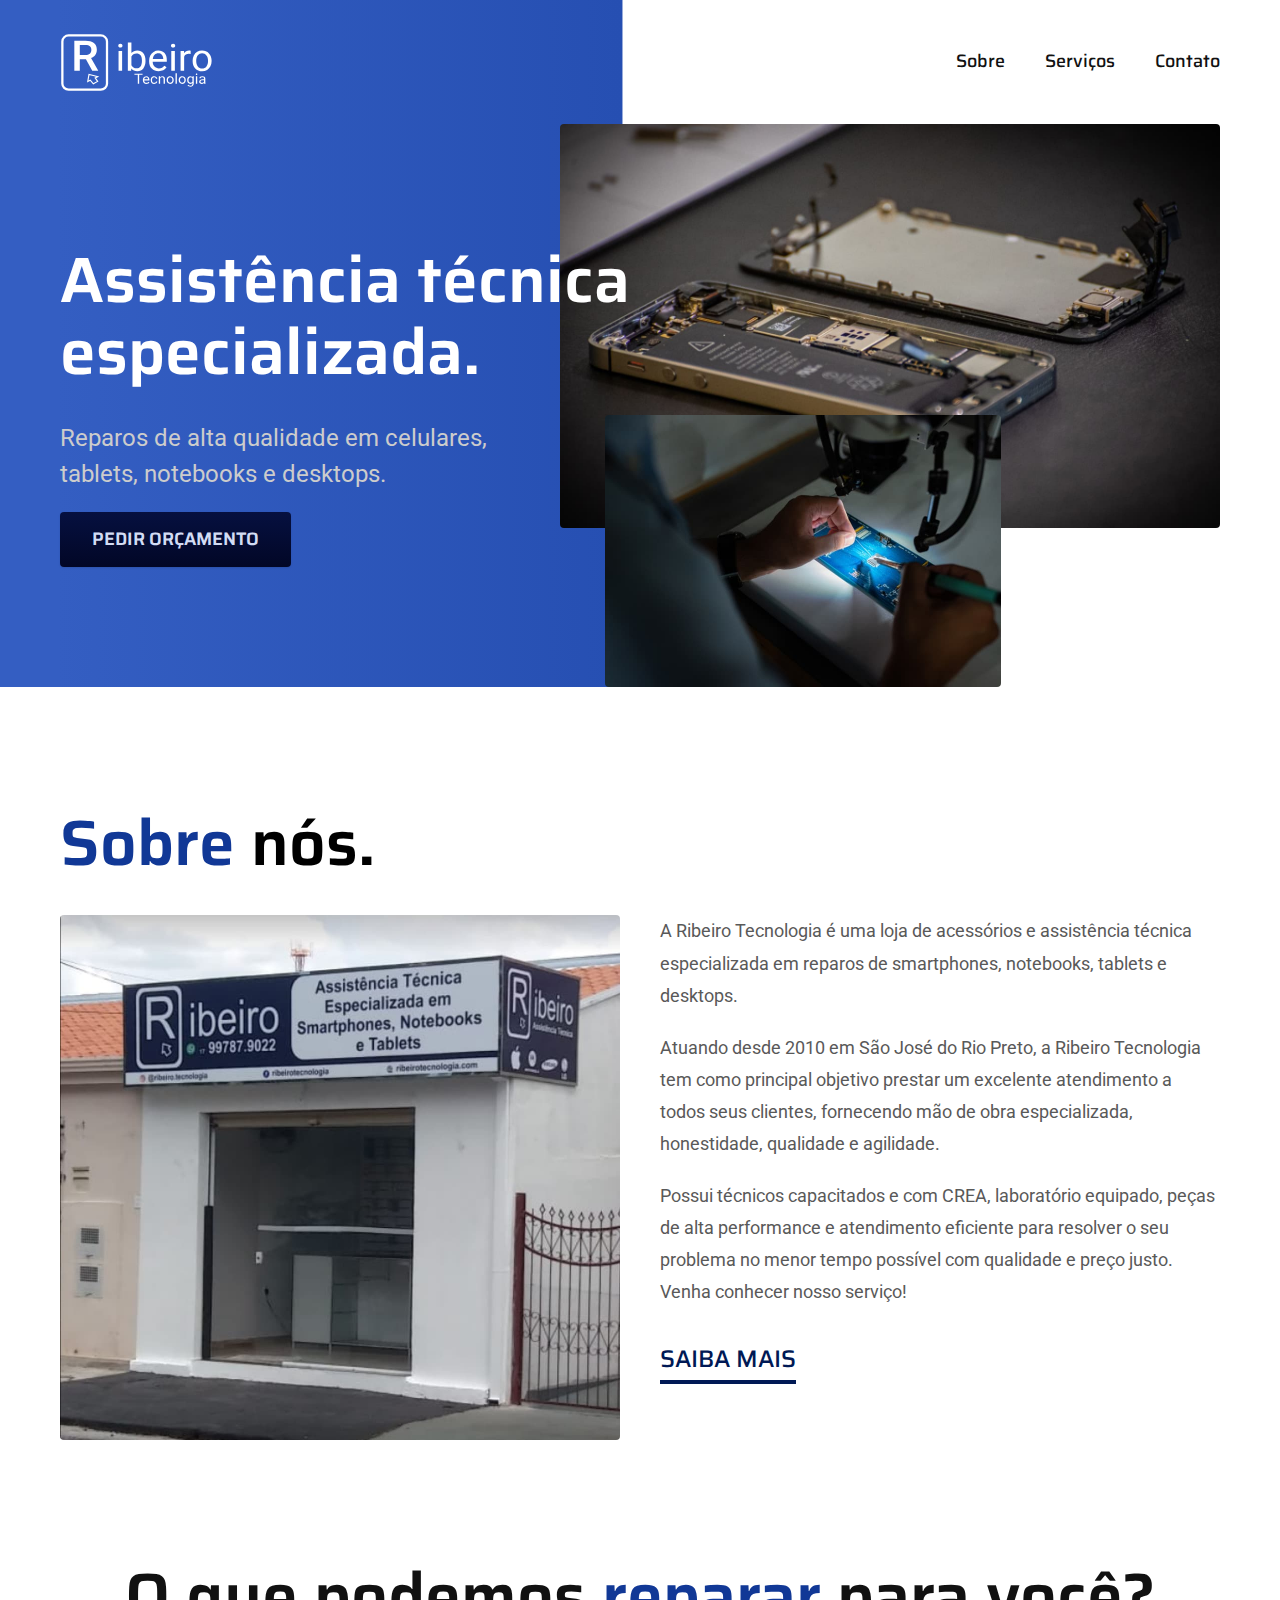
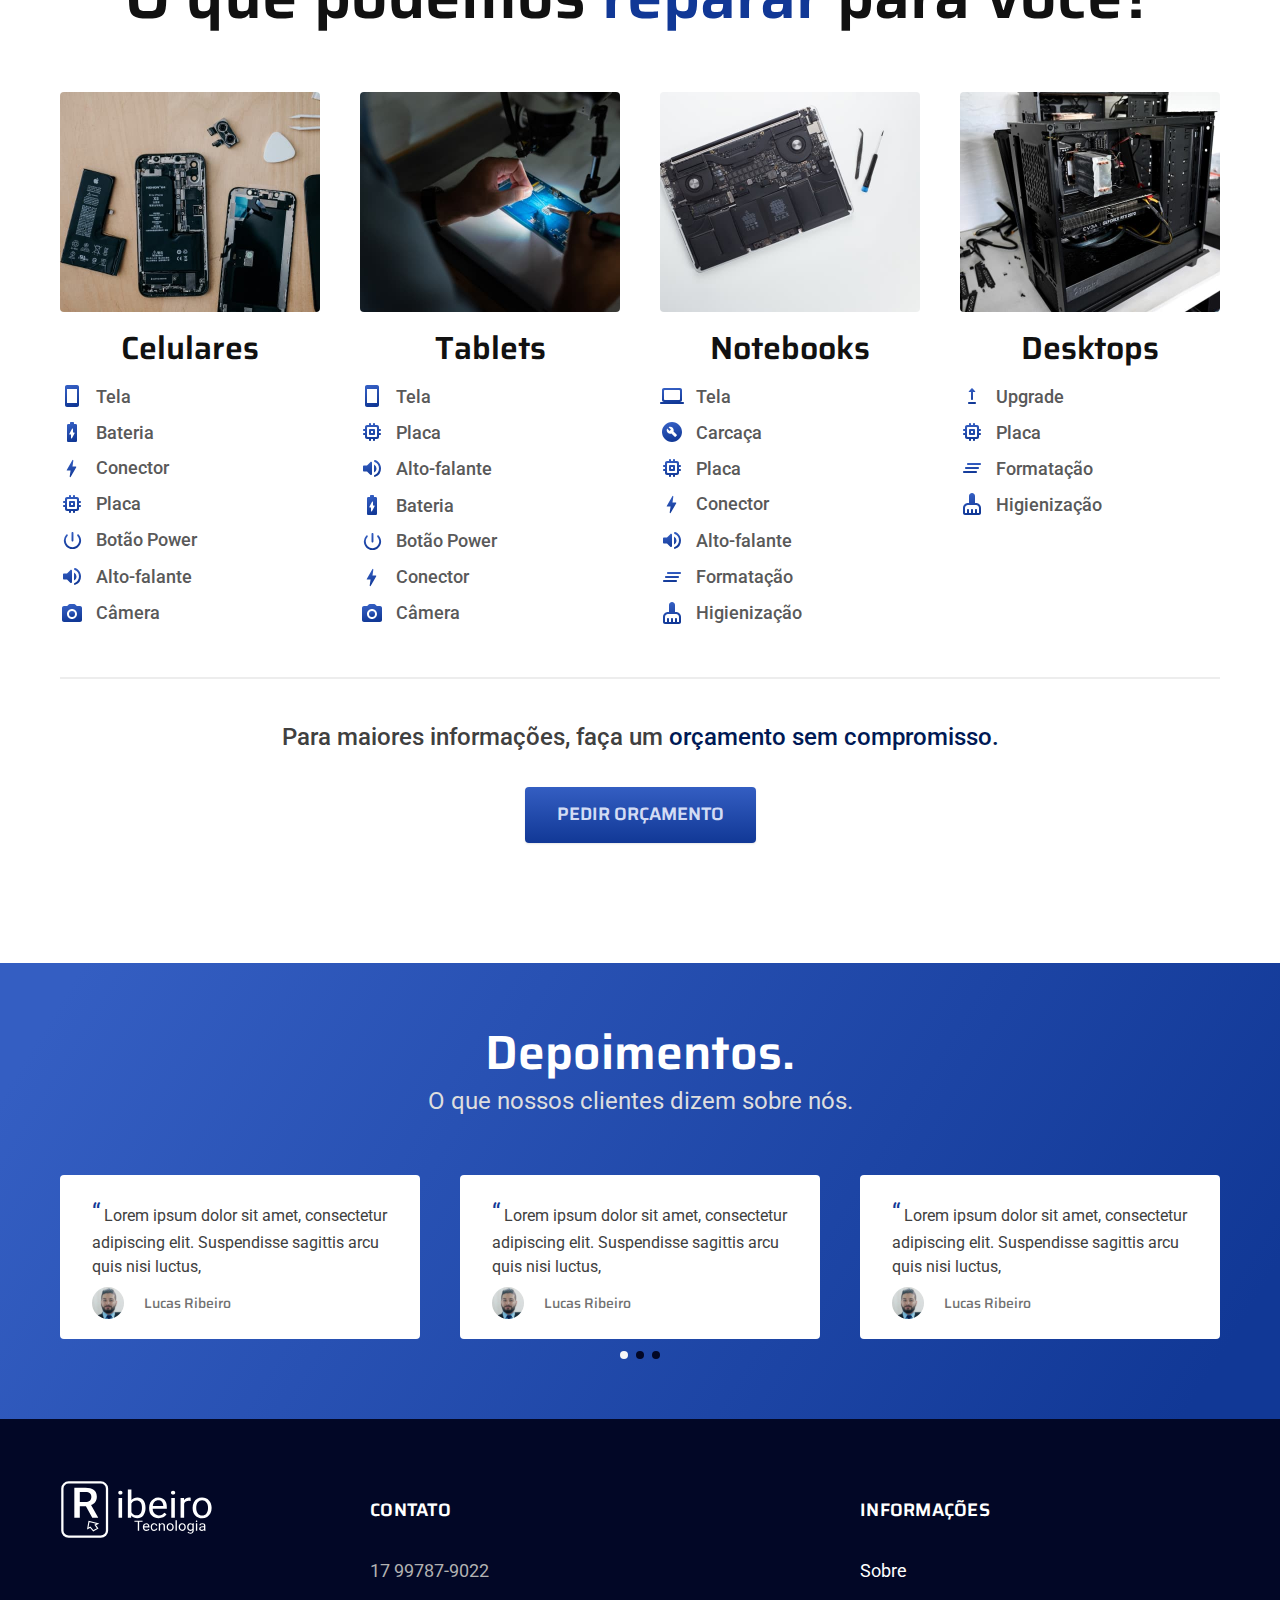
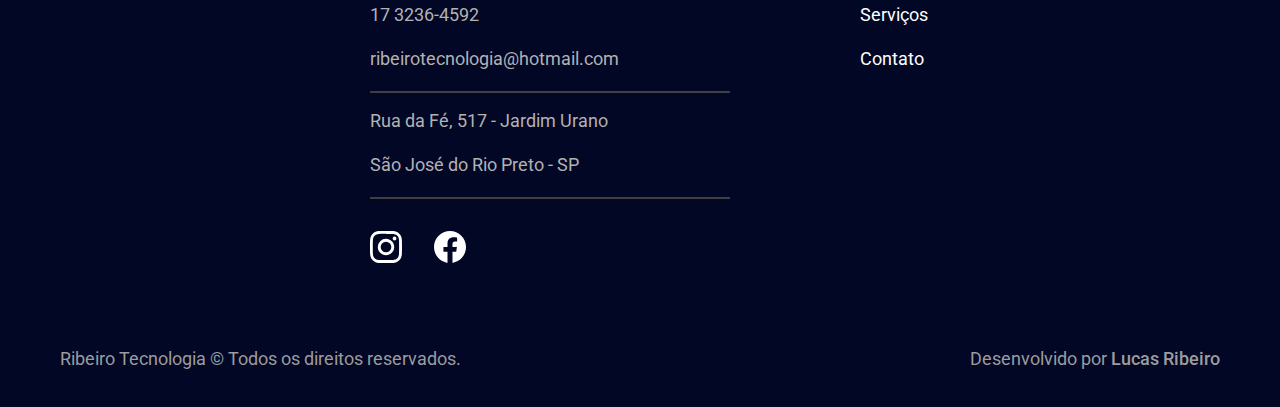
==== commit ab8d7b83: "CSS, imagens, icones otimizados. Relatorio do lighthouse dentro dos parametros" ====
--- a/index.html
+++ b/index.html
@@ -12,8 +12,8 @@
     />
 
     <link rel="icon" href="./favicon.svg" type="image/svg+xml" />
-    <link rel="preload" href="./css/style.css" as="style" />
-    <link rel="stylesheet" href="./css/style.css" />
+    <link rel="preload" href="./css/style.min.css" as="style" />
+    <link rel="stylesheet" href="./css/style.min.css" />
 
     <link rel="preconnect" href="https://fonts.googleapis.com" />
     <link rel="preconnect" href="https://fonts.gstatic.com" crossorigin />
@@ -49,7 +49,7 @@
         <div class="introducao container">
           <div class="introducao-conteudo">
             <h1 class="font-1-xxl">Assistência técnica especializada.</h1>
-            <p class="font-2-l cor-5">
+            <p class="font-2-l cor-4">
               Reparos de alta qualidade em celulares, tablets, notebooks e
               desktops.
             </p>
--- a/css/style.min.css
+++ b/css/style.min.css
@@ -0,0 +1 @@
+:root{font-size:62.5%}*{margin:0;padding:0;box-sizing:border-box}html{scroll-behavior:smooth}body{font-family:Arial,Helvetica,sans-serif}ul{list-style:none}a{text-decoration:none;color:inherit}img{max-width:100%;height:auto;display:block}img[src$='.jpg']{border-radius:4px}.font-1-xxl{font:600 6.4rem/1.125 Saira,sans-serif}.font-1-xl{font:600 4.8rem/1.25 Saira,sans-serif}.font-1-l{font:600 3.2rem/1.25 Saira,sans-serif}.font-1-m{font:500 2.4rem/1.33 Saira,sans-serif}.font-1-s{font:500 1.8rem/1.33 Saira,sans-serif}.font-1-s-b,.font-1-s-bot{font:600 1.8rem/1.33 Saira,sans-serif}.font-1-xs{font:500 1.4rem/1.43 Saira,sans-serif}.font-1-s-bot{letter-spacing:.015em;text-transform:uppercase}.font-2-l{font:400 2.4rem/1.5 Roboto,sans-serif}.font-2-l-b{font:500 2.4rem/1.5 Roboto,sans-serif}.font-2-s{font:400 1.8rem/1.78 Roboto,sans-serif}.font-2-s-b{font:500 1.8rem/1.33 Roboto,sans-serif}.font-2-xs{font:400 1.6rem/1.5 Roboto,sans-serif}@media (max-width:1200px){.font-1-xxl{font-size:4.8rem}.font-2-l,.font-2-l-b{font-size:1.8rem}}@media (max-width:800px){.font-1-xxl{font-size:3.2rem}.font-1-xl{font-size:2.4rem}.font-1-m{font-size:2rem}.font-2-l{font-size:2rem}}@media (max-width:600px){.font-2-l{font-size:1.8rem}}:root{--cor-12:#000;--cor-11:#111;--cor-10:#2e2e2e;--cor-9:#404040;--cor-8:#595959;--cor-7:#717171;--cor-6:#9c9c9c;--cor-5:#b2b2b2;--cor-4:#cccccc;--cor-3:#dedede;--cor-2:#ededed;--cor-1:#f7f7f7;--cor-0:#fff;--cor-p5:#020726;--cor-p4:#061040;--cor-p3:#001955;--cor-p2:#113896;--cor-p1:#345ec2}.cor-0{color:var(--cor-0)}.cor-1{color:var(--cor-1)}.cor-2{color:var(--cor-2)}.cor-3{color:var(--cor-3)}.cor-4{color:var(--cor-4)}.cor-5{color:var(--cor-5)}.cor-6{color:var(--cor-6)}.cor-7{color:var(--cor-7)}.cor-8{color:var(--cor-8)}.cor-9{color:var(--cor-9)}.cor-10{color:var(--cor-10)}.cor-11{color:var(--cor-11)}.cor-12{color:var(--cor-12)}.cor-p1{color:var(--cor-p1)}.cor-p2{color:var(--cor-p2)}.cor-p3{color:var(--cor-p3)}.cor-p4{color:var(--cor-p4)}.cor-p5{color:var(--cor-p5)}.header{display:flex;flex-wrap:wrap;gap:20px;justify-content:space-between;align-items:center;padding-top:32px;padding-bottom:32px}.header-menu{display:flex;flex-wrap:wrap;gap:40px}.header-menu a{padding:16px 0;display:inline-block;position:relative}.header-menu a::after{content:'';display:block;height:2px;width:0;background:var(--cor-11);margin-top:4px;transition:.3s;position:absolute}.header-menu a:hover::after{width:100%}@media (max-width:800px){.header-menu{gap:20px}.header-menu a{background:linear-gradient(121.91deg,#345ec2 5.33%,#113896 93.8%);padding:12px 16px;border-radius:4px;transition:.3s;color:var(--cor-0)}.header-menu a:hover{background:#fff;color:var(--cor-p1)}.header-menu a::after{display:none}}@media (max-width:600px){.header-menu{gap:12px}.header-menu a{padding:8px 12px;font-size:14px}}.header-bg.paginas{background-color:var(--cor-p4)}.header-menu.paginas a::after{background:var(--cor-0)}.header-menu.paginas a.ativo::after{width:100%}.titulo{padding:60px 0;margin-bottom:120px;background:linear-gradient(121.91deg,#345ec2 5.33%,#113896 93.8%);text-align:center}@media (max-width:800px){.header-menu.paginas a.ativo{background:var(--cor-0);color:var(--cor-p2)}.titulo{margin-bottom:60px;padding:40px 0}}.footer-bg{background-color:var(--cor-p5)}.footer{display:grid;grid-template-columns:3fr 5fr 4fr;gap:40px;padding-top:60px;padding-bottom:32px}.footer h3{margin-bottom:32px}.footer-contato ul{margin-bottom:32px}.footer-contato li:nth-child(3):after,.footer-contato li:nth-child(5):after{content:'';display:block;max-width:360px;height:2px;background:var(--cor-9);margin-top:16px}.footer li{margin-bottom:12px}.footer-contato,.footer-informacoes{padding-top:20px}.footer-redes{display:flex;gap:32px}.footer a:hover{color:var(--cor-7)}.footer-copy{grid-column:1/-1;margin-top:40px;display:flex;justify-content:space-between;align-items:center;flex-wrap:wrap}@media (max-width:800px){.footer>img{display:none}.footer{grid-template-columns:1fr 1fr}.footer-copy{gap:32px}}@media (max-width:600px){.footer{grid-template-columns:1fr;gap:60px;padding-bottom:60px}.footer-copy{margin-top:0;gap:60px;justify-content:center}}.container{max-width:1200px;padding-left:20px;padding-right:20px;margin-left:auto;margin-right:auto}.botao{font:600 1.8rem/1.33 Saira,sans-serif;display:inline-block;padding:16px 32px;background:linear-gradient(#061040,#020726);border-radius:4px;box-shadow:0 1px 2px rgba(0,0,0,.1);text-transform:uppercase;color:#d2dcf4;transition:.4s;cursor:pointer}.botao:hover{background:linear-gradient(#113896,#061040)}.botao-secundario{font:600 1.8rem/1.33 Saira,sans-serif;display:inline-block;padding:16px 32px;background:linear-gradient(#345ec2,#113896);border-radius:4px;box-shadow:0 1px 2px rgba(0,0,0,.1);text-transform:uppercase;color:#d2dcf4;transition:.4s;cursor:pointer}.botao-secundario:hover{background:linear-gradient(#113896,#061040)}@media (max-width:600px){.botao{padding:12px 16px;font-size:1.6rem}}.background{background:linear-gradient(270deg,var(--cor-0) 51.32%,#264fb2 51.42%,#345ec2 95.49%)}.introducao{display:grid;grid-template-columns:1fr 1fr;margin-bottom:120px}.introducao-conteudo{align-self:end;margin-bottom:120px}.introducao h1{margin-bottom:32px;position:relative;z-index:1}.introducao p{margin-bottom:20px;max-width:35ch}.introducao-imagem{margin-left:-80px;display:grid}.introducao-imagem picture:nth-of-type(2){place-self:center;justify-self:start;margin-top:-113px;margin-left:45px}.introducao-imagem img{object-fit:cover}@media (max-width:800px){.background{background:var(--cor-p4);margin-bottom:60px}.introducao-bg{padding-top:40px;box-shadow:inset 0 clamp(-250px,-300px,-350px);background:var(--cor-p1)}.introducao{grid-template-columns:1fr;margin-bottom:60px;gap:32px}.introducao-conteudo{margin-top:0;margin-bottom:0}.introducao h1{margin-bottom:16px}.introducao-imagem{margin:0}.introducao-imagem picture:nth-of-type(1){margin-bottom:12px}.introducao-imagem picture:nth-of-type(2){margin:0;grid-area:auto;width:100%}.introducao-imagem img{width:100%}}.sobre{margin-bottom:120px}.sobre h2{margin-bottom:40px}.sobre-conteudo{display:grid;grid-template-columns:1fr 1fr;gap:40px}.sobre-conteudo p{margin-bottom:20px;max-width:75ch}.sobre-conteudo a{padding:16px 0;display:inline-block;text-transform:uppercase;position:relative}.sobre-conteudo a::after{content:'';display:block;width:100%;height:4px;background:var(--cor-p3);position:absolute;margin-top:4px}@media (max-width:800px){.sobre{margin-bottom:60px}.sobre h2{margin-bottom:40px}.sobre-conteudo{grid-template-columns:1fr;gap:32px}.sobre-conteudo p{margin-bottom:12px}}.sobre h2{margin-bottom:36px}.sobre-conteudo{margin-bottom:80px}.sobre-imagens{display:grid;grid-template-columns:repeat(3,1fr);gap:40px}@media (max-width:800px){.texto{order:2}.sobre-imagens{grid-template-columns:1fr}}.depoimentos-bg{background:linear-gradient(121.91deg,#345ec2 5.33%,#113896 93.8%)}.depoimentos{padding:60px 0}.depoimentos header{text-align:center;margin-bottom:56px}.depoimentos ul{display:flex;align-items:center;justify-content:center;gap:40px;position:relative;margin-bottom:12px}.depoimento-conteudo{background:var(--cor-0);padding:20px 32px;border-radius:4px;max-width:75ch}.depoimento-conteudo p{margin-bottom:8px}.depoimento-conteudo p::before{content:'“';display:inline-block;font-size:2.4rem;color:var(--cor-p2)}.depoimento-conteudo img{border-radius:50%}.autor{display:flex;align-items:center;gap:20px}.navegacao{display:flex;justify-content:center;align-items:center;gap:8px}.bullet{width:8px;height:8px;background:var(--cor-p5);border-radius:50%;display:block}.bullet.active{background:var(--cor-1)}@media (max-width:800px){.depoimentos ul{flex-wrap:wrap}.depoimentos li:not(:nth-child(1)){display:none}}.reparos{margin-bottom:120px}.reparos h2{text-align:center;margin-bottom:60px}.reparos-conteudo{display:grid;grid-template-columns:repeat(4,1fr);gap:40px;margin-bottom:40px}.reparos-item{display:grid;gap:16px;align-self:start}.reparos h3{text-align:center}.reparos li{display:flex;align-items:center;gap:12px;margin-bottom:12px}.reparos-conteudo::after{content:'';display:block;background:var(--cor-2);height:2px;width:100%;grid-column:1/-1}.reparos-cta{text-align:center}.reparos-cta p{margin-bottom:32px}@media (max-width:800px){.reparos-conteudo{grid-template-columns:1fr}.reparos-item{place-self:center;gap:20px}.reparos h3{margin-bottom:16px}.reparos ul{display:grid;grid-template-columns:1fr 1fr;gap:0 40px}.reparos li{align-items:start}}.diferenciais-bg{background:linear-gradient(121.91deg,#345ec2 5.33%,#113896 93.8%)}.diferenciais{padding:120px 0}.diferenciais header{margin-bottom:72px}.diferenciais ul{display:flex;gap:40px}.diferenciais-conteudo{background:var(--cor-0);padding:24px;border-radius:4px;display:flex;flex-direction:column;justify-content:center;align-items:center;gap:16px;flex-wrap:wrap;width:100%}.diferenciais-conteudo p{margin-bottom:8px;text-align:center}@media (max-width:800px){.diferenciais ul{flex-wrap:wrap}.diferenciais-conteudo p{max-width:20ch}}.perguntas{padding-top:120px;padding-bottom:120px}.perguntas h2{margin-bottom:60px}.perguntas dl>div{padding:20px;border-radius:4px}.perguntas dl>div:nth-child(odd){background-color:var(--cor-1)}.perguntas button{display:grid;grid-template-columns:auto 1fr auto;align-items:center;gap:8px;cursor:pointer;border:none;background:0 0;width:100%;text-align:left}.perguntas button::before{content:'';display:inline-block;width:8px;height:8px;border-radius:50%;background-color:var(--cor-p1)}.perguntas button::after{content:'';display:inline-block;width:14px;height:6px;background:url('../img/icones/diferenciais/seta-abrir.svg');transition:.3s}.perguntas button:hover::after,.perguntas button[aria-expanded=true]::after{transform:rotate(180deg)}.js .perguntas dd{display:none}.js .perguntas dd.ativa{display:block}.perguntas dd{padding-left:20px;padding-top:16px;max-width:80ch}@media (max-width:800px){.perguntas{padding-top:60px;padding-bottom:60px}.perguntas h2{margin-bottom:40px}}.contato{display:grid;grid-template-columns:1fr 1fr;gap:240px;margin-bottom:120px}.contato-cta h2{margin-bottom:16px}.contato-cta p{margin-bottom:32px}.contato-cta a{display:flex;gap:8px;justify-content:center;align-items:center;max-width:300px}.contato-endereco,.contato-horario,.contato-telefones{margin-bottom:24px;padding-left:40px}.contato-endereco{background:url('../img/icones/contato/mapa-icone.svg') no-repeat 0 16px}.contato-horario{background:url('../img/icones/contato/horario-icone.svg') no-repeat 0 16px}.contato-telefones{background:url('../img/icones/contato/telefone-icone.svg') no-repeat 0 16px}.contato-email{margin-bottom:28px;padding-left:45px;background:url('../img/icones/contato/email-icone.svg') no-repeat 0 4px}.contato-meios a{display:block;max-width:max-content}.contato-redes{display:flex;gap:24px;align-items:center}.mapa{margin-bottom:120px}@media (max-width:800px){.contato{grid-template-columns:1fr;gap:32px;margin-bottom:60px}.contato-cta{text-align:center}.contato-cta a{margin:auto}.contato-email{background-position:0 -4px}.mapa{margin-bottom:60px}}@media (max-width:600px){.contato-cta a{max-width:initial}}--- a/css/style.min.css
+++ b/css/style.min.css
@@ -0,0 +1 @@
+:root{font-size:62.5%}*{margin:0;padding:0;box-sizing:border-box}html{scroll-behavior:smooth}body{font-family:Arial,Helvetica,sans-serif}ul{list-style:none}a{text-decoration:none;color:inherit}img{max-width:100%;height:auto;display:block}img[src$='.jpg']{border-radius:4px}.font-1-xxl{font:600 6.4rem/1.125 Saira,sans-serif}.font-1-xl{font:600 4.8rem/1.25 Saira,sans-serif}.font-1-l{font:600 3.2rem/1.25 Saira,sans-serif}.font-1-m{font:500 2.4rem/1.33 Saira,sans-serif}.font-1-s{font:500 1.8rem/1.33 Saira,sans-serif}.font-1-s-b,.font-1-s-bot{font:600 1.8rem/1.33 Saira,sans-serif}.font-1-xs{font:500 1.4rem/1.43 Saira,sans-serif}.font-1-s-bot{letter-spacing:.015em;text-transform:uppercase}.font-2-l{font:400 2.4rem/1.5 Roboto,sans-serif}.font-2-l-b{font:500 2.4rem/1.5 Roboto,sans-serif}.font-2-s{font:400 1.8rem/1.78 Roboto,sans-serif}.font-2-s-b{font:500 1.8rem/1.33 Roboto,sans-serif}.font-2-xs{font:400 1.6rem/1.5 Roboto,sans-serif}@media (max-width:1200px){.font-1-xxl{font-size:4.8rem}.font-2-l,.font-2-l-b{font-size:1.8rem}}@media (max-width:800px){.font-1-xxl{font-size:3.2rem}.font-1-xl{font-size:2.4rem}.font-1-m{font-size:2rem}.font-2-l{font-size:2rem}}@media (max-width:600px){.font-2-l{font-size:1.8rem}}:root{--cor-12:#000;--cor-11:#111;--cor-10:#2e2e2e;--cor-9:#404040;--cor-8:#595959;--cor-7:#717171;--cor-6:#9c9c9c;--cor-5:#b2b2b2;--cor-4:#cccccc;--cor-3:#dedede;--cor-2:#ededed;--cor-1:#f7f7f7;--cor-0:#fff;--cor-p5:#020726;--cor-p4:#061040;--cor-p3:#001955;--cor-p2:#113896;--cor-p1:#345ec2}.cor-0{color:var(--cor-0)}.cor-1{color:var(--cor-1)}.cor-2{color:var(--cor-2)}.cor-3{color:var(--cor-3)}.cor-4{color:var(--cor-4)}.cor-5{color:var(--cor-5)}.cor-6{color:var(--cor-6)}.cor-7{color:var(--cor-7)}.cor-8{color:var(--cor-8)}.cor-9{color:var(--cor-9)}.cor-10{color:var(--cor-10)}.cor-11{color:var(--cor-11)}.cor-12{color:var(--cor-12)}.cor-p1{color:var(--cor-p1)}.cor-p2{color:var(--cor-p2)}.cor-p3{color:var(--cor-p3)}.cor-p4{color:var(--cor-p4)}.cor-p5{color:var(--cor-p5)}.header{display:flex;flex-wrap:wrap;gap:20px;justify-content:space-between;align-items:center;padding-top:32px;padding-bottom:32px}.header-menu{display:flex;flex-wrap:wrap;gap:40px}.header-menu a{padding:16px 0;display:inline-block;position:relative}.header-menu a::after{content:'';display:block;height:2px;width:0;background:var(--cor-11);margin-top:4px;transition:.3s;position:absolute}.header-menu a:hover::after{width:100%}@media (max-width:800px){.header-menu{gap:20px}.header-menu a{background:linear-gradient(121.91deg,#345ec2 5.33%,#113896 93.8%);padding:12px 16px;border-radius:4px;transition:.3s;color:var(--cor-0)}.header-menu a:hover{background:#fff;color:var(--cor-p1)}.header-menu a::after{display:none}}@media (max-width:600px){.header-menu{gap:12px}.header-menu a{padding:8px 12px;font-size:14px}}.header-bg.paginas{background-color:var(--cor-p4)}.header-menu.paginas a::after{background:var(--cor-0)}.header-menu.paginas a.ativo::after{width:100%}.titulo{padding:60px 0;margin-bottom:120px;background:linear-gradient(121.91deg,#345ec2 5.33%,#113896 93.8%);text-align:center}@media (max-width:800px){.header-menu.paginas a.ativo{background:var(--cor-0);color:var(--cor-p2)}.titulo{margin-bottom:60px;padding:40px 0}}.footer-bg{background-color:var(--cor-p5)}.footer{display:grid;grid-template-columns:3fr 5fr 4fr;gap:40px;padding-top:60px;padding-bottom:32px}.footer h3{margin-bottom:32px}.footer-contato ul{margin-bottom:32px}.footer-contato li:nth-child(3):after,.footer-contato li:nth-child(5):after{content:'';display:block;max-width:360px;height:2px;background:var(--cor-9);margin-top:16px}.footer li{margin-bottom:12px}.footer-contato,.footer-informacoes{padding-top:20px}.footer-redes{display:flex;gap:32px}.footer a:hover{color:var(--cor-7)}.footer-copy{grid-column:1/-1;margin-top:40px;display:flex;justify-content:space-between;align-items:center;flex-wrap:wrap}@media (max-width:800px){.footer>img{display:none}.footer{grid-template-columns:1fr 1fr}.footer-copy{gap:32px}}@media (max-width:600px){.footer{grid-template-columns:1fr;gap:60px;padding-bottom:60px}.footer-copy{margin-top:0;gap:60px;justify-content:center}}.container{max-width:1200px;padding-left:20px;padding-right:20px;margin-left:auto;margin-right:auto}.botao{font:600 1.8rem/1.33 Saira,sans-serif;display:inline-block;padding:16px 32px;background:linear-gradient(#061040,#020726);border-radius:4px;box-shadow:0 1px 2px rgba(0,0,0,.1);text-transform:uppercase;color:#d2dcf4;transition:.4s;cursor:pointer}.botao:hover{background:linear-gradient(#113896,#061040)}.botao-secundario{font:600 1.8rem/1.33 Saira,sans-serif;display:inline-block;padding:16px 32px;background:linear-gradient(#345ec2,#113896);border-radius:4px;box-shadow:0 1px 2px rgba(0,0,0,.1);text-transform:uppercase;color:#d2dcf4;transition:.4s;cursor:pointer}.botao-secundario:hover{background:linear-gradient(#113896,#061040)}@media (max-width:600px){.botao{padding:12px 16px;font-size:1.6rem}}.background{background:linear-gradient(270deg,var(--cor-0) 51.32%,#264fb2 51.42%,#345ec2 95.49%)}.introducao{display:grid;grid-template-columns:1fr 1fr;margin-bottom:120px}.introducao-conteudo{align-self:end;margin-bottom:120px}.introducao h1{margin-bottom:32px;position:relative;z-index:1}.introducao p{margin-bottom:20px;max-width:35ch}.introducao-imagem{margin-left:-80px;display:grid}.introducao-imagem picture:nth-of-type(2){place-self:center;justify-self:start;margin-top:-113px;margin-left:45px}.introducao-imagem img{object-fit:cover}@media (max-width:800px){.background{background:var(--cor-p4);margin-bottom:60px}.introducao-bg{padding-top:40px;box-shadow:inset 0 clamp(-250px,-300px,-350px);background:var(--cor-p1)}.introducao{grid-template-columns:1fr;margin-bottom:60px;gap:32px}.introducao-conteudo{margin-top:0;margin-bottom:0}.introducao h1{margin-bottom:16px}.introducao-imagem{margin:0}.introducao-imagem picture:nth-of-type(1){margin-bottom:12px}.introducao-imagem picture:nth-of-type(2){margin:0;grid-area:auto;width:100%}.introducao-imagem img{width:100%}}.sobre{margin-bottom:120px}.sobre h2{margin-bottom:40px}.sobre-conteudo{display:grid;grid-template-columns:1fr 1fr;gap:40px}.sobre-conteudo p{margin-bottom:20px;max-width:75ch}.sobre-conteudo a{padding:16px 0;display:inline-block;text-transform:uppercase;position:relative}.sobre-conteudo a::after{content:'';display:block;width:100%;height:4px;background:var(--cor-p3);position:absolute;margin-top:4px}@media (max-width:800px){.sobre{margin-bottom:60px}.sobre h2{margin-bottom:40px}.sobre-conteudo{grid-template-columns:1fr;gap:32px}.sobre-conteudo p{margin-bottom:12px}}.sobre h2{margin-bottom:36px}.sobre-conteudo{margin-bottom:80px}.sobre-imagens{display:grid;grid-template-columns:repeat(3,1fr);gap:40px}@media (max-width:800px){.texto{order:2}.sobre-imagens{grid-template-columns:1fr}}.depoimentos-bg{background:linear-gradient(121.91deg,#345ec2 5.33%,#113896 93.8%)}.depoimentos{padding:60px 0}.depoimentos header{text-align:center;margin-bottom:56px}.depoimentos ul{display:flex;align-items:center;justify-content:center;gap:40px;position:relative;margin-bottom:12px}.depoimento-conteudo{background:var(--cor-0);padding:20px 32px;border-radius:4px;max-width:75ch}.depoimento-conteudo p{margin-bottom:8px}.depoimento-conteudo p::before{content:'“';display:inline-block;font-size:2.4rem;color:var(--cor-p2)}.depoimento-conteudo img{border-radius:50%}.autor{display:flex;align-items:center;gap:20px}.navegacao{display:flex;justify-content:center;align-items:center;gap:8px}.bullet{width:8px;height:8px;background:var(--cor-p5);border-radius:50%;display:block}.bullet.active{background:var(--cor-1)}@media (max-width:800px){.depoimentos ul{flex-wrap:wrap}.depoimentos li:not(:nth-child(1)){display:none}}.reparos{margin-bottom:120px}.reparos h2{text-align:center;margin-bottom:60px}.reparos-conteudo{display:grid;grid-template-columns:repeat(4,1fr);gap:40px;margin-bottom:40px}.reparos-item{display:grid;gap:16px;align-self:start}.reparos h3{text-align:center}.reparos li{display:flex;align-items:center;gap:12px;margin-bottom:12px}.reparos-conteudo::after{content:'';display:block;background:var(--cor-2);height:2px;width:100%;grid-column:1/-1}.reparos-cta{text-align:center}.reparos-cta p{margin-bottom:32px}@media (max-width:800px){.reparos-conteudo{grid-template-columns:1fr}.reparos-item{place-self:center;gap:20px}.reparos h3{margin-bottom:16px}.reparos ul{display:grid;grid-template-columns:1fr 1fr;gap:0 40px}.reparos li{align-items:start}}.diferenciais-bg{background:linear-gradient(121.91deg,#345ec2 5.33%,#113896 93.8%)}.diferenciais{padding:120px 0}.diferenciais header{margin-bottom:72px}.diferenciais ul{display:flex;gap:40px}.diferenciais-conteudo{background:var(--cor-0);padding:24px;border-radius:4px;display:flex;flex-direction:column;justify-content:center;align-items:center;gap:16px;flex-wrap:wrap;width:100%}.diferenciais-conteudo p{margin-bottom:8px;text-align:center}@media (max-width:800px){.diferenciais ul{flex-wrap:wrap}.diferenciais-conteudo p{max-width:20ch}}.perguntas{padding-top:120px;padding-bottom:120px}.perguntas h2{margin-bottom:60px}.perguntas dl>div{padding:20px;border-radius:4px}.perguntas dl>div:nth-child(odd){background-color:var(--cor-1)}.perguntas button{display:grid;grid-template-columns:auto 1fr auto;align-items:center;gap:8px;cursor:pointer;border:none;background:0 0;width:100%;text-align:left}.perguntas button::before{content:'';display:inline-block;width:8px;height:8px;border-radius:50%;background-color:var(--cor-p1)}.perguntas button::after{content:'';display:inline-block;width:14px;height:6px;background:url('../img/icones/diferenciais/seta-abrir.svg');transition:.3s}.perguntas button:hover::after,.perguntas button[aria-expanded=true]::after{transform:rotate(180deg)}.js .perguntas dd{display:none}.js .perguntas dd.ativa{display:block}.perguntas dd{padding-left:20px;padding-top:16px;max-width:80ch}@media (max-width:800px){.perguntas{padding-top:60px;padding-bottom:60px}.perguntas h2{margin-bottom:40px}}.contato{display:grid;grid-template-columns:1fr 1fr;gap:240px;margin-bottom:120px}.contato-cta h2{margin-bottom:16px}.contato-cta p{margin-bottom:32px}.contato-cta a{display:flex;gap:8px;justify-content:center;align-items:center;max-width:300px}.contato-endereco,.contato-horario,.contato-telefones{margin-bottom:24px;padding-left:40px}.contato-endereco{background:url('../img/icones/contato/mapa-icone.svg') no-repeat 0 16px}.contato-horario{background:url('../img/icones/contato/horario-icone.svg') no-repeat 0 16px}.contato-telefones{background:url('../img/icones/contato/telefone-icone.svg') no-repeat 0 16px}.contato-email{margin-bottom:28px;padding-left:45px;background:url('../img/icones/contato/email-icone.svg') no-repeat 0 4px}.contato-meios a{display:block;max-width:max-content}.contato-redes{display:flex;gap:24px;align-items:center}.mapa{margin-bottom:120px}@media (max-width:800px){.contato{grid-template-columns:1fr;gap:32px;margin-bottom:60px}.contato-cta{text-align:center}.contato-cta a{margin:auto}.contato-email{background-position:0 -4px}.mapa{margin-bottom:60px}}@media (max-width:600px){.contato-cta a{max-width:initial}}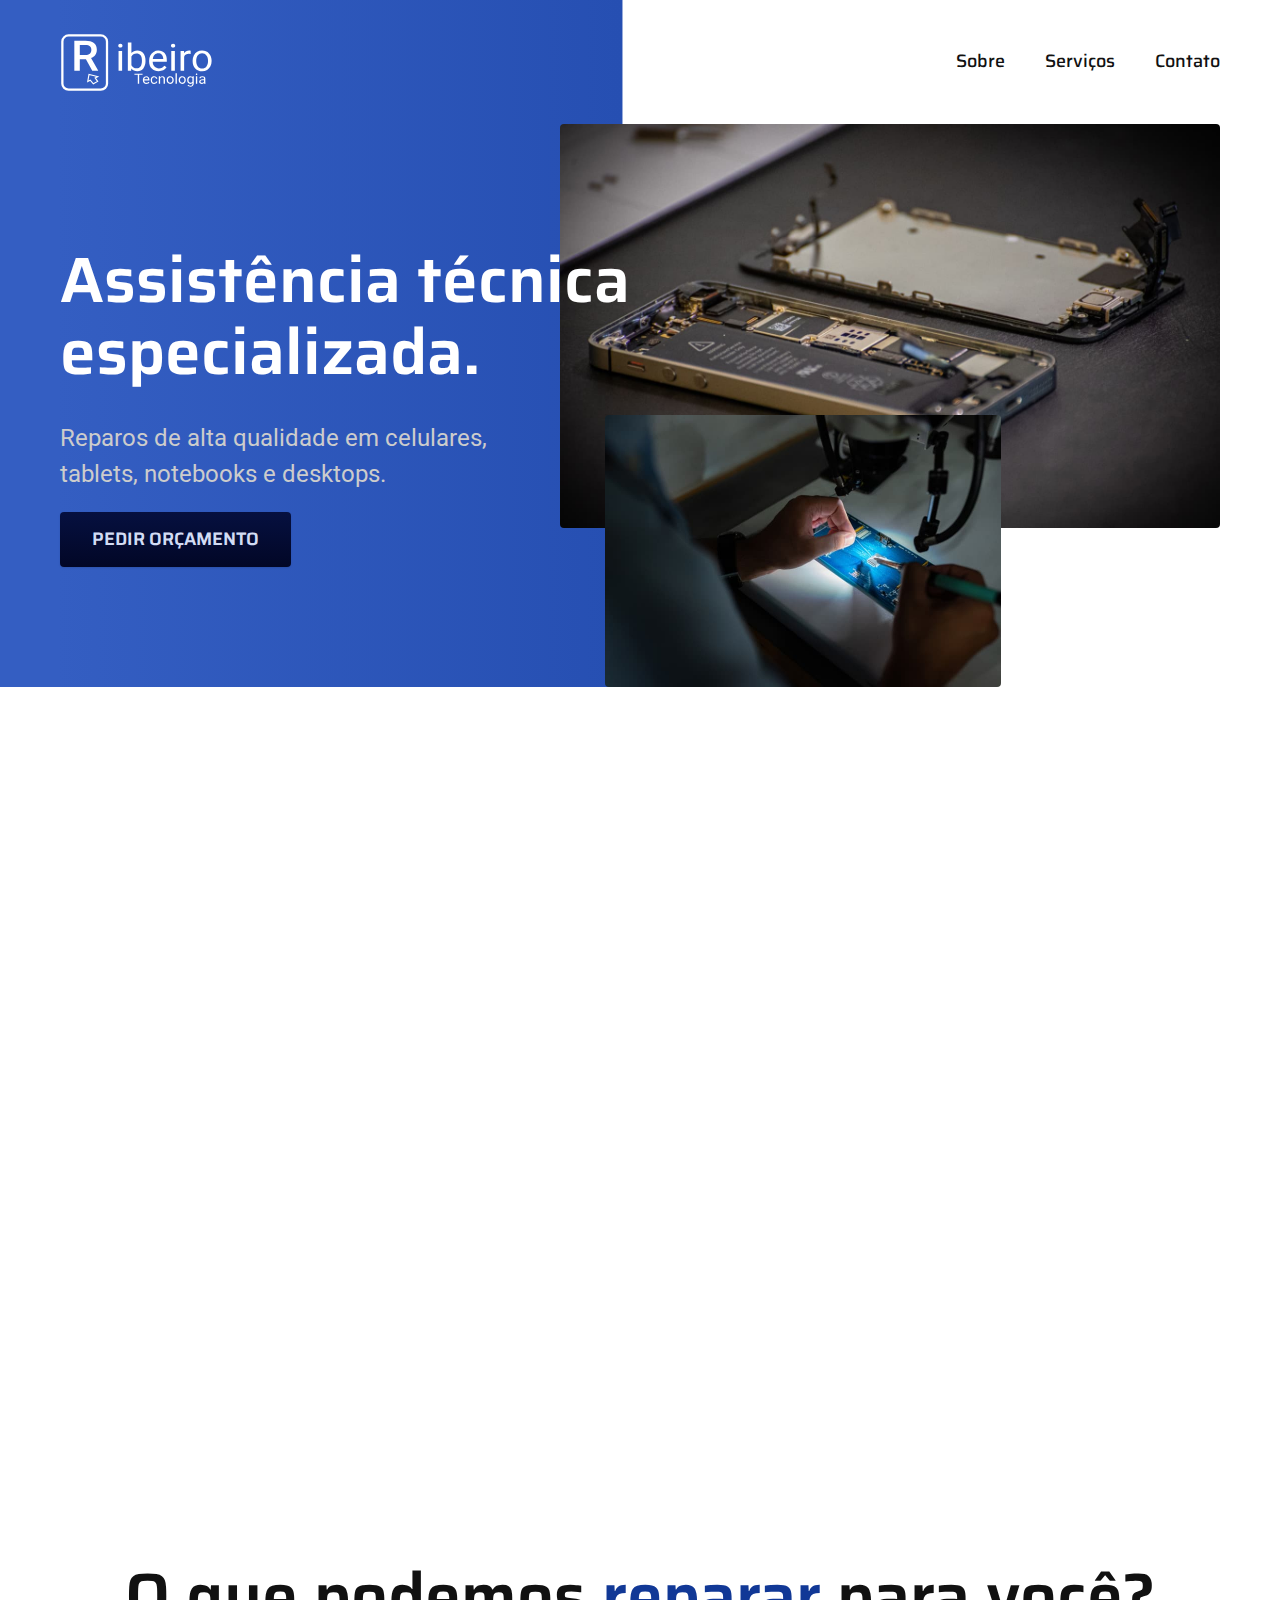
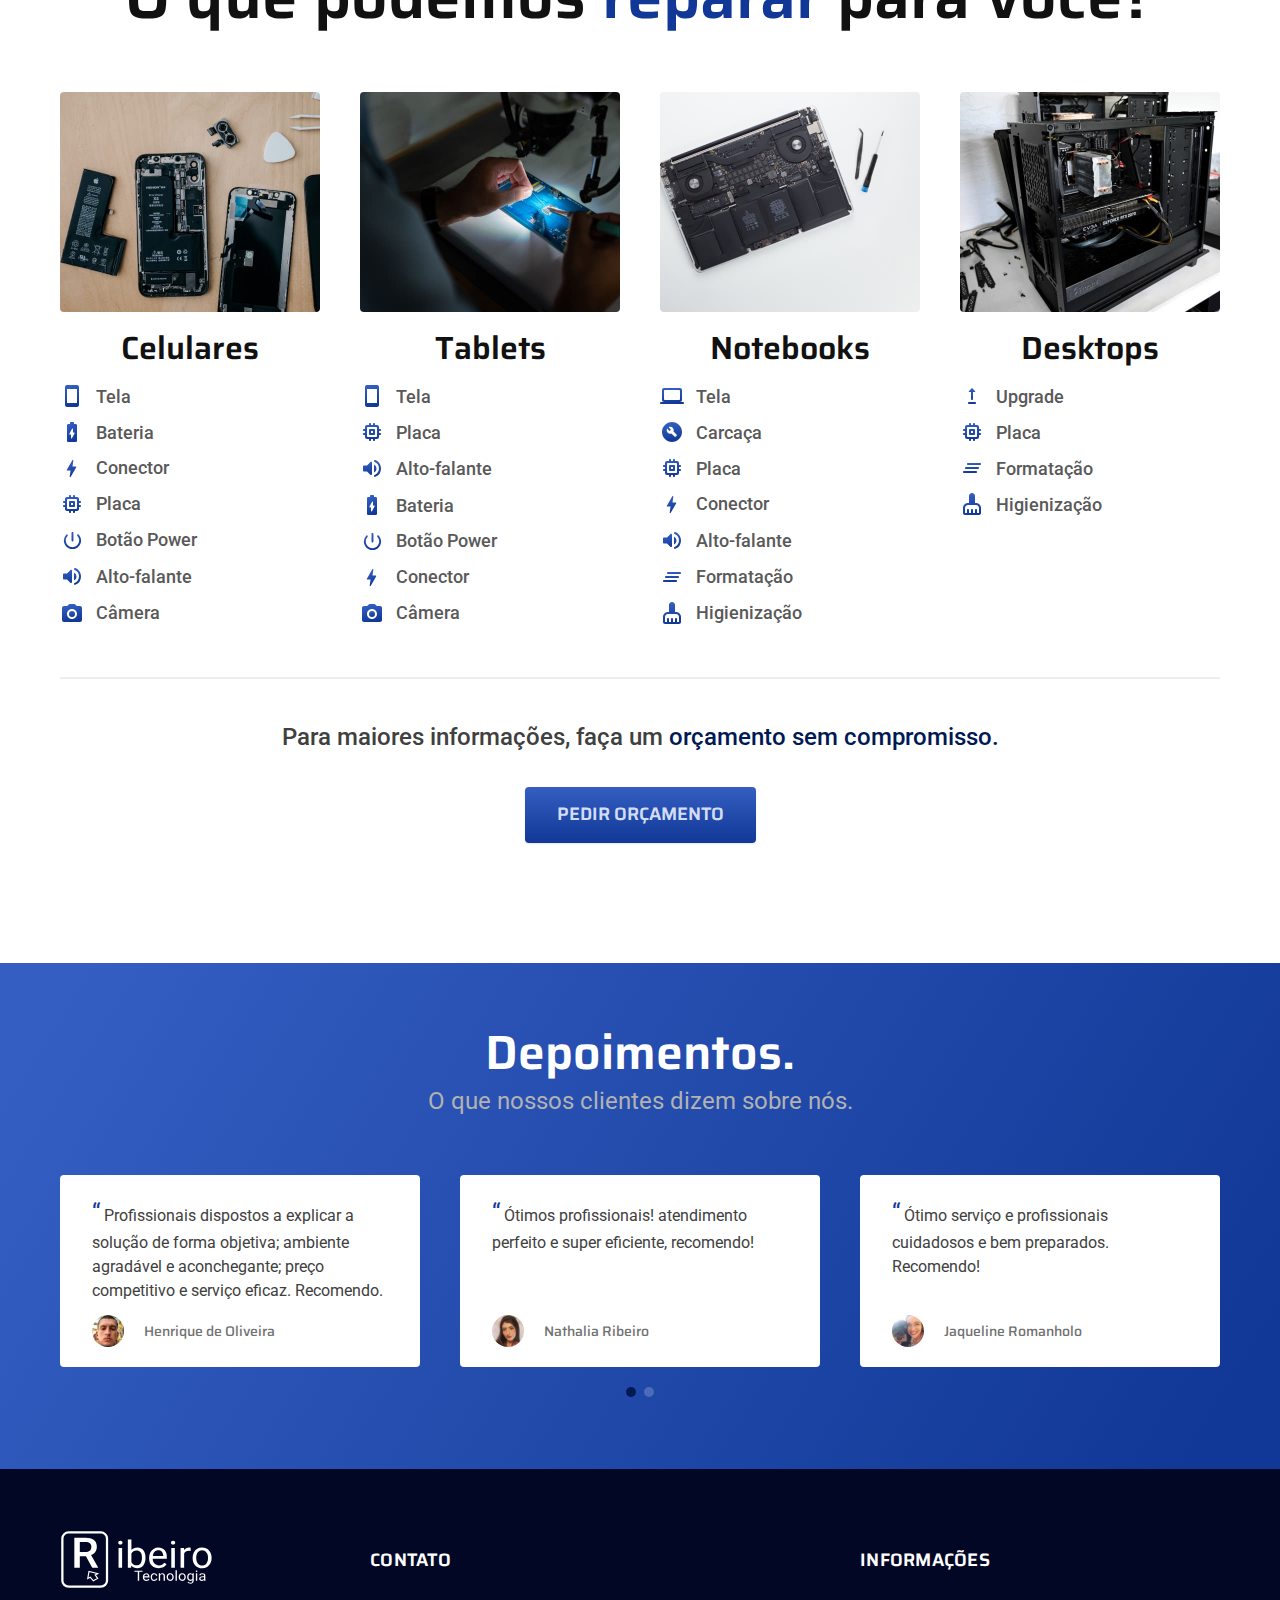
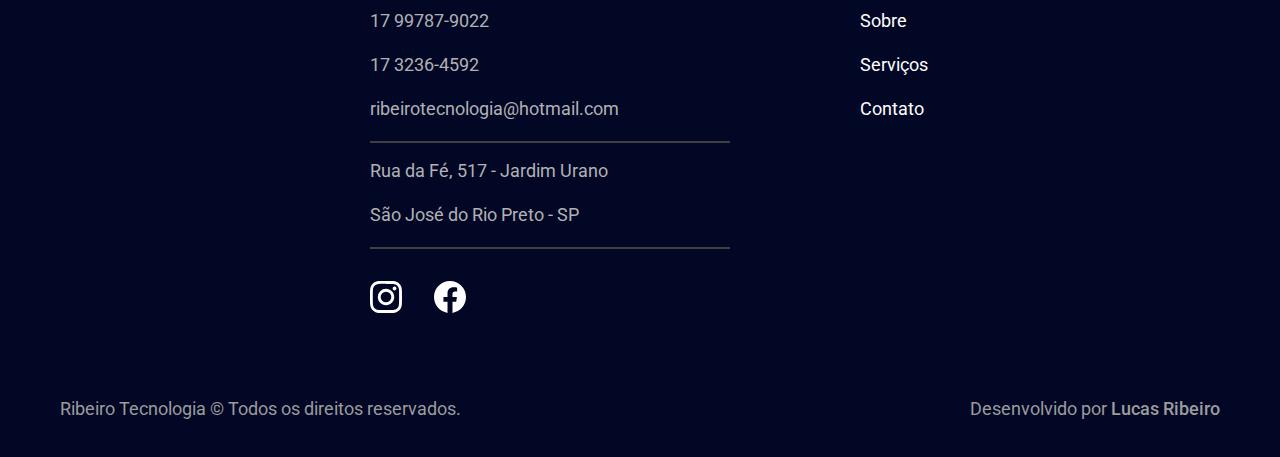
==== commit 39fdaf2c: "Seçao depoimentos com swiper finalizada" ====
--- a/index.html
+++ b/index.html
@@ -12,6 +12,10 @@
     />
 
     <link rel="icon" href="./favicon.svg" type="image/svg+xml" />
+    <link
+      rel="stylesheet"
+      href="https://unpkg.com/swiper@8/swiper-bundle.min.css"
+    />
     <link rel="preload" href="./css/style.min.css" as="style" />
     <link rel="stylesheet" href="./css/style.min.css" />
 
@@ -21,10 +25,14 @@
       href="https://fonts.googleapis.com/css2?family=Roboto:wght@400;500&family=Saira:wght@500;600&display=swap"
       rel="stylesheet"
     />
+
+    <script>
+      document.documentElement.classList.add('js')
+    </script>
   </head>
   <body>
     <div class="background">
-      <header>
+      <header class="fadeInDown" data-anime="200">
         <div class="header container">
           <a href="./">
             <img
@@ -48,13 +56,16 @@
       <main class="introducao-bg cor-0">
         <div class="introducao container">
           <div class="introducao-conteudo">
-            <h1 class="font-1-xxl">Assistência técnica especializada.</h1>
-            <p class="font-2-l cor-4">
+            <h1 data-anime="400" class="font-1-xxl fadeInLeft">
+              Assistência técnica especializada.
+            </h1>
+            <p data-anime="600" class="font-2-l cor-4 fadeInLeft">
               Reparos de alta qualidade em celulares, tablets, notebooks e
               desktops.
             </p>
             <a
-              class="botao"
+              class="botao fadeInLeft"
+              data-anime="700"
               target="_blank"
               href="https://api.whatsapp.com/send?phone=5517997879022&text=Ol%C3%A1!%20Gostaria%20de%20um%20or%C3%A7amento!"
               >Pedir Orçamento</a
@@ -70,6 +81,8 @@
                 src="./img/fotos/home/intro1.jpg"
                 width="1400"
                 height="858"
+                data-anime="350"
+                class="fadeInRight"
                 alt="Celular desmontado."
               />
             </picture>
@@ -82,6 +95,8 @@
                 src="./img/fotos/home/intro2.jpg"
                 width="396"
                 height="272"
+                data-anime="800"
+                class="fadeInUp"
                 alt="Celular desmontado."
               />
             </picture>
@@ -90,7 +105,7 @@
       </main>
     </div>
 
-    <article class="sobre container">
+    <article data-anime="1000" class="sobre container fadeInDown">
       <h2 class="font-1-xxl"><span class="cor-p2">Sobre</span> nós.</h2>
 
       <div class="sobre-conteudo">
@@ -436,69 +451,86 @@
       <div class="depoimentos container">
         <header>
           <h2 class="font-1-xl cor-0">Depoimentos.</h2>
-          <p class="font-2-l cor-3">O que nossos clientes dizem sobre nós.</p>
+          <p class="font-2-l cor-5">O que nossos clientes dizem sobre nós.</p>
         </header>
 
-        <ul class="container">
-          <li class="depoimento-conteudo">
-            <blockquote>
-              <p class="font-2-xs cor-9">
-                Lorem ipsum dolor sit amet, consectetur adipiscing elit.
-                Suspendisse sagittis arcu quis nisi luctus,
-              </p>
-              <div class="autor">
-                <img
-                  src="./img/avatares/avatar1.jpg"
-                  width="32"
-                  height="32"
-                  alt=""
-                />
-                <span class="font-1-xs cor-7">Lucas Ribeiro</span>
-              </div>
-            </blockquote>
-          </li>
-
-          <li class="depoimento-conteudo">
-            <blockquote>
-              <p class="font-2-xs cor-9">
-                Lorem ipsum dolor sit amet, consectetur adipiscing elit.
-                Suspendisse sagittis arcu quis nisi luctus,
-              </p>
-              <div class="autor">
-                <img
-                  src="./img/avatares/avatar1.jpg"
-                  width="32"
-                  height="32"
-                  alt=""
-                />
-                <span class="font-1-xs cor-7">Lucas Ribeiro</span>
-              </div>
-            </blockquote>
-          </li>
-
-          <li class="depoimento-conteudo">
-            <blockquote>
-              <p class="font-2-xs cor-9">
-                Lorem ipsum dolor sit amet, consectetur adipiscing elit.
-                Suspendisse sagittis arcu quis nisi luctus,
-              </p>
-              <div class="autor">
-                <img
-                  src="./img/avatares/avatar1.jpg"
-                  width="32"
-                  height="32"
-                  alt=""
-                />
-                <span class="font-1-xs cor-7">Lucas Ribeiro</span>
-              </div>
-            </blockquote>
-          </li>
-        </ul>
-
-        <div class="navegacao">
-          <span class="bullet active"></span>
-          <span class="bullet"></span>
-          <span class="bullet"></span>
+        <div class="swiper mySwiper">
+          <div class="depoimentos-container swiper-wrapper">
+            <div class="depoimento swiper-slide">
+              <blockquote>
+                <p class="font-2-xs cor-9">
+                  Profissionais dispostos a explicar a solução de forma
+                  objetiva; ambiente agradável e aconchegante; preço competitivo
+                  e serviço eficaz. Recomendo.
+                </p>
+                <div class="autor">
+                  <img
+                    src="./img/avatares/avatar4.jpg"
+                    width="32"
+                    height="32"
+                    alt=""
+                  />
+                  <span class="font-1-xs cor-7"> Henrique de Oliveira </span>
+                </div>
+              </blockquote>
+            </div>
+
+            <div class="depoimento swiper-slide">
+              <blockquote>
+                <p class="font-2-xs cor-9">
+                  Ótimos profissionais! atendimento perfeito e super eficiente,
+                  recomendo!
+                </p>
+                <div class="autor">
+                  <img
+                    src="./img/avatares/avatar3.jpg"
+                    width="32"
+                    height="32"
+                    alt=""
+                  />
+                  <span class="font-1-xs cor-7"> Nathalia Ribeiro </span>
+                </div>
+              </blockquote>
+            </div>
+
+            <div class="depoimento swiper-slide">
+              <blockquote>
+                <p class="font-2-xs cor-9">
+                  Ótimo serviço e profissionais cuidadosos e bem preparados.
+                  Recomendo!
+                </p>
+                <div class="autor">
+                  <img
+                    src="./img/avatares/avatar2.jpg"
+                    width="32"
+                    height="32"
+                    alt=""
+                  />
+                  <span class="font-1-xs cor-7"> Jaqueline Romanholo </span>
+                </div>
+              </blockquote>
+            </div>
+
+            <div class="depoimento swiper-slide">
+              <blockquote>
+                <p class="font-2-xs cor-9">
+                  Sou cliente da Ribeiro há 3 anos, sempre me atendem muito bem
+                  e resolvem meus problemas.
+                </p>
+                <div class="autor">
+                  <img
+                    src="./img/avatares/avatar.jpg"
+                    width="32"
+                    height="32"
+                    alt=""
+                  />
+                  <span class="font-1-xs cor-7"> Lucas Siviero </span>
+                </div>
+              </blockquote>
+            </div>
+          </div>
+
+          <div class="swiper-pagination"></div>
         </div>
       </div>
     </section>
@@ -563,12 +595,19 @@
           <p>Ribeiro Tecnologia © Todos os direitos reservados.</p>
           <p>
             Desenvolvido por
-            <a class="font-2-s-b" href="https://github.com/luc-ribeiro"
+            <a
+              target="_blank"
+              class="font-2-s-b"
+              href="https://github.com/luc-ribeiro"
               >Lucas Ribeiro</a
             >
           </p>
         </div>
       </div>
     </footer>
+
+    <script src="https://unpkg.com/swiper/swiper-bundle.min.js"></script>
+    <script src="./js/plugins/simple-anime.js"></script>
+    <script src="./js/script.js"></script>
   </body>
 </html>
--- a/css/style.min.css
+++ b/css/style.min.css
@@ -1 +1 @@
-:root{font-size:62.5%}*{margin:0;padding:0;box-sizing:border-box}html{scroll-behavior:smooth}body{font-family:Arial,Helvetica,sans-serif}ul{list-style:none}a{text-decoration:none;color:inherit}img{max-width:100%;height:auto;display:block}img[src$='.jpg']{border-radius:4px}.font-1-xxl{font:600 6.4rem/1.125 Saira,sans-serif}.font-1-xl{font:600 4.8rem/1.25 Saira,sans-serif}.font-1-l{font:600 3.2rem/1.25 Saira,sans-serif}.font-1-m{font:500 2.4rem/1.33 Saira,sans-serif}.font-1-s{font:500 1.8rem/1.33 Saira,sans-serif}.font-1-s-b,.font-1-s-bot{font:600 1.8rem/1.33 Saira,sans-serif}.font-1-xs{font:500 1.4rem/1.43 Saira,sans-serif}.font-1-s-bot{letter-spacing:.015em;text-transform:uppercase}.font-2-l{font:400 2.4rem/1.5 Roboto,sans-serif}.font-2-l-b{font:500 2.4rem/1.5 Roboto,sans-serif}.font-2-s{font:400 1.8rem/1.78 Roboto,sans-serif}.font-2-s-b{font:500 1.8rem/1.33 Roboto,sans-serif}.font-2-xs{font:400 1.6rem/1.5 Roboto,sans-serif}@media (max-width:1200px){.font-1-xxl{font-size:4.8rem}.font-2-l,.font-2-l-b{font-size:1.8rem}}@media (max-width:800px){.font-1-xxl{font-size:3.2rem}.font-1-xl{font-size:2.4rem}.font-1-m{font-size:2rem}.font-2-l{font-size:2rem}}@media (max-width:600px){.font-2-l{font-size:1.8rem}}:root{--cor-12:#000;--cor-11:#111;--cor-10:#2e2e2e;--cor-9:#404040;--cor-8:#595959;--cor-7:#717171;--cor-6:#9c9c9c;--cor-5:#b2b2b2;--cor-4:#cccccc;--cor-3:#dedede;--cor-2:#ededed;--cor-1:#f7f7f7;--cor-0:#fff;--cor-p5:#020726;--cor-p4:#061040;--cor-p3:#001955;--cor-p2:#113896;--cor-p1:#345ec2}.cor-0{color:var(--cor-0)}.cor-1{color:var(--cor-1)}.cor-2{color:var(--cor-2)}.cor-3{color:var(--cor-3)}.cor-4{color:var(--cor-4)}.cor-5{color:var(--cor-5)}.cor-6{color:var(--cor-6)}.cor-7{color:var(--cor-7)}.cor-8{color:var(--cor-8)}.cor-9{color:var(--cor-9)}.cor-10{color:var(--cor-10)}.cor-11{color:var(--cor-11)}.cor-12{color:var(--cor-12)}.cor-p1{color:var(--cor-p1)}.cor-p2{color:var(--cor-p2)}.cor-p3{color:var(--cor-p3)}.cor-p4{color:var(--cor-p4)}.cor-p5{color:var(--cor-p5)}.header{display:flex;flex-wrap:wrap;gap:20px;justify-content:space-between;align-items:center;padding-top:32px;padding-bottom:32px}.header-menu{display:flex;flex-wrap:wrap;gap:40px}.header-menu a{padding:16px 0;display:inline-block;position:relative}.header-menu a::after{content:'';display:block;height:2px;width:0;background:var(--cor-11);margin-top:4px;transition:.3s;position:absolute}.header-menu a:hover::after{width:100%}@media (max-width:800px){.header-menu{gap:20px}.header-menu a{background:linear-gradient(121.91deg,#345ec2 5.33%,#113896 93.8%);padding:12px 16px;border-radius:4px;transition:.3s;color:var(--cor-0)}.header-menu a:hover{background:#fff;color:var(--cor-p1)}.header-menu a::after{display:none}}@media (max-width:600px){.header-menu{gap:12px}.header-menu a{padding:8px 12px;font-size:14px}}.header-bg.paginas{background-color:var(--cor-p4)}.header-menu.paginas a::after{background:var(--cor-0)}.header-menu.paginas a.ativo::after{width:100%}.titulo{padding:60px 0;margin-bottom:120px;background:linear-gradient(121.91deg,#345ec2 5.33%,#113896 93.8%);text-align:center}@media (max-width:800px){.header-menu.paginas a.ativo{background:var(--cor-0);color:var(--cor-p2)}.titulo{margin-bottom:60px;padding:40px 0}}.footer-bg{background-color:var(--cor-p5)}.footer{display:grid;grid-template-columns:3fr 5fr 4fr;gap:40px;padding-top:60px;padding-bottom:32px}.footer h3{margin-bottom:32px}.footer-contato ul{margin-bottom:32px}.footer-contato li:nth-child(3):after,.footer-contato li:nth-child(5):after{content:'';display:block;max-width:360px;height:2px;background:var(--cor-9);margin-top:16px}.footer li{margin-bottom:12px}.footer-contato,.footer-informacoes{padding-top:20px}.footer-redes{display:flex;gap:32px}.footer a:hover{color:var(--cor-7)}.footer-copy{grid-column:1/-1;margin-top:40px;display:flex;justify-content:space-between;align-items:center;flex-wrap:wrap}@media (max-width:800px){.footer>img{display:none}.footer{grid-template-columns:1fr 1fr}.footer-copy{gap:32px}}@media (max-width:600px){.footer{grid-template-columns:1fr;gap:60px;padding-bottom:60px}.footer-copy{margin-top:0;gap:60px;justify-content:center}}.container{max-width:1200px;padding-left:20px;padding-right:20px;margin-left:auto;margin-right:auto}.botao{font:600 1.8rem/1.33 Saira,sans-serif;display:inline-block;padding:16px 32px;background:linear-gradient(#061040,#020726);border-radius:4px;box-shadow:0 1px 2px rgba(0,0,0,.1);text-transform:uppercase;color:#d2dcf4;transition:.4s;cursor:pointer}.botao:hover{background:linear-gradient(#113896,#061040)}.botao-secundario{font:600 1.8rem/1.33 Saira,sans-serif;display:inline-block;padding:16px 32px;background:linear-gradient(#345ec2,#113896);border-radius:4px;box-shadow:0 1px 2px rgba(0,0,0,.1);text-transform:uppercase;color:#d2dcf4;transition:.4s;cursor:pointer}.botao-secundario:hover{background:linear-gradient(#113896,#061040)}@media (max-width:600px){.botao{padding:12px 16px;font-size:1.6rem}}.background{background:linear-gradient(270deg,var(--cor-0) 51.32%,#264fb2 51.42%,#345ec2 95.49%)}.introducao{display:grid;grid-template-columns:1fr 1fr;margin-bottom:120px}.introducao-conteudo{align-self:end;margin-bottom:120px}.introducao h1{margin-bottom:32px;position:relative;z-index:1}.introducao p{margin-bottom:20px;max-width:35ch}.introducao-imagem{margin-left:-80px;display:grid}.introducao-imagem picture:nth-of-type(2){place-self:center;justify-self:start;margin-top:-113px;margin-left:45px}.introducao-imagem img{object-fit:cover}@media (max-width:800px){.background{background:var(--cor-p4);margin-bottom:60px}.introducao-bg{padding-top:40px;box-shadow:inset 0 clamp(-250px,-300px,-350px);background:var(--cor-p1)}.introducao{grid-template-columns:1fr;margin-bottom:60px;gap:32px}.introducao-conteudo{margin-top:0;margin-bottom:0}.introducao h1{margin-bottom:16px}.introducao-imagem{margin:0}.introducao-imagem picture:nth-of-type(1){margin-bottom:12px}.introducao-imagem picture:nth-of-type(2){margin:0;grid-area:auto;width:100%}.introducao-imagem img{width:100%}}.sobre{margin-bottom:120px}.sobre h2{margin-bottom:40px}.sobre-conteudo{display:grid;grid-template-columns:1fr 1fr;gap:40px}.sobre-conteudo p{margin-bottom:20px;max-width:75ch}.sobre-conteudo a{padding:16px 0;display:inline-block;text-transform:uppercase;position:relative}.sobre-conteudo a::after{content:'';display:block;width:100%;height:4px;background:var(--cor-p3);position:absolute;margin-top:4px}@media (max-width:800px){.sobre{margin-bottom:60px}.sobre h2{margin-bottom:40px}.sobre-conteudo{grid-template-columns:1fr;gap:32px}.sobre-conteudo p{margin-bottom:12px}}.sobre h2{margin-bottom:36px}.sobre-conteudo{margin-bottom:80px}.sobre-imagens{display:grid;grid-template-columns:repeat(3,1fr);gap:40px}@media (max-width:800px){.texto{order:2}.sobre-imagens{grid-template-columns:1fr}}.depoimentos-bg{background:linear-gradient(121.91deg,#345ec2 5.33%,#113896 93.8%)}.depoimentos{padding:60px 0}.depoimentos header{text-align:center;margin-bottom:56px}.depoimentos ul{display:flex;align-items:center;justify-content:center;gap:40px;position:relative;margin-bottom:12px}.depoimento-conteudo{background:var(--cor-0);padding:20px 32px;border-radius:4px;max-width:75ch}.depoimento-conteudo p{margin-bottom:8px}.depoimento-conteudo p::before{content:'“';display:inline-block;font-size:2.4rem;color:var(--cor-p2)}.depoimento-conteudo img{border-radius:50%}.autor{display:flex;align-items:center;gap:20px}.navegacao{display:flex;justify-content:center;align-items:center;gap:8px}.bullet{width:8px;height:8px;background:var(--cor-p5);border-radius:50%;display:block}.bullet.active{background:var(--cor-1)}@media (max-width:800px){.depoimentos ul{flex-wrap:wrap}.depoimentos li:not(:nth-child(1)){display:none}}.reparos{margin-bottom:120px}.reparos h2{text-align:center;margin-bottom:60px}.reparos-conteudo{display:grid;grid-template-columns:repeat(4,1fr);gap:40px;margin-bottom:40px}.reparos-item{display:grid;gap:16px;align-self:start}.reparos h3{text-align:center}.reparos li{display:flex;align-items:center;gap:12px;margin-bottom:12px}.reparos-conteudo::after{content:'';display:block;background:var(--cor-2);height:2px;width:100%;grid-column:1/-1}.reparos-cta{text-align:center}.reparos-cta p{margin-bottom:32px}@media (max-width:800px){.reparos-conteudo{grid-template-columns:1fr}.reparos-item{place-self:center;gap:20px}.reparos h3{margin-bottom:16px}.reparos ul{display:grid;grid-template-columns:1fr 1fr;gap:0 40px}.reparos li{align-items:start}}.diferenciais-bg{background:linear-gradient(121.91deg,#345ec2 5.33%,#113896 93.8%)}.diferenciais{padding:120px 0}.diferenciais header{margin-bottom:72px}.diferenciais ul{display:flex;gap:40px}.diferenciais-conteudo{background:var(--cor-0);padding:24px;border-radius:4px;display:flex;flex-direction:column;justify-content:center;align-items:center;gap:16px;flex-wrap:wrap;width:100%}.diferenciais-conteudo p{margin-bottom:8px;text-align:center}@media (max-width:800px){.diferenciais ul{flex-wrap:wrap}.diferenciais-conteudo p{max-width:20ch}}.perguntas{padding-top:120px;padding-bottom:120px}.perguntas h2{margin-bottom:60px}.perguntas dl>div{padding:20px;border-radius:4px}.perguntas dl>div:nth-child(odd){background-color:var(--cor-1)}.perguntas button{display:grid;grid-template-columns:auto 1fr auto;align-items:center;gap:8px;cursor:pointer;border:none;background:0 0;width:100%;text-align:left}.perguntas button::before{content:'';display:inline-block;width:8px;height:8px;border-radius:50%;background-color:var(--cor-p1)}.perguntas button::after{content:'';display:inline-block;width:14px;height:6px;background:url('../img/icones/diferenciais/seta-abrir.svg');transition:.3s}.perguntas button:hover::after,.perguntas button[aria-expanded=true]::after{transform:rotate(180deg)}.js .perguntas dd{display:none}.js .perguntas dd.ativa{display:block}.perguntas dd{padding-left:20px;padding-top:16px;max-width:80ch}@media (max-width:800px){.perguntas{padding-top:60px;padding-bottom:60px}.perguntas h2{margin-bottom:40px}}.contato{display:grid;grid-template-columns:1fr 1fr;gap:240px;margin-bottom:120px}.contato-cta h2{margin-bottom:16px}.contato-cta p{margin-bottom:32px}.contato-cta a{display:flex;gap:8px;justify-content:center;align-items:center;max-width:300px}.contato-endereco,.contato-horario,.contato-telefones{margin-bottom:24px;padding-left:40px}.contato-endereco{background:url('../img/icones/contato/mapa-icone.svg') no-repeat 0 16px}.contato-horario{background:url('../img/icones/contato/horario-icone.svg') no-repeat 0 16px}.contato-telefones{background:url('../img/icones/contato/telefone-icone.svg') no-repeat 0 16px}.contato-email{margin-bottom:28px;padding-left:45px;background:url('../img/icones/contato/email-icone.svg') no-repeat 0 4px}.contato-meios a{display:block;max-width:max-content}.contato-redes{display:flex;gap:24px;align-items:center}.mapa{margin-bottom:120px}@media (max-width:800px){.contato{grid-template-columns:1fr;gap:32px;margin-bottom:60px}.contato-cta{text-align:center}.contato-cta a{margin:auto}.contato-email{background-position:0 -4px}.mapa{margin-bottom:60px}}@media (max-width:600px){.contato-cta a{max-width:initial}}+:root{font-size:62.5%}*{margin:0;padding:0;box-sizing:border-box}html{scroll-behavior:smooth}body{font-family:Arial,Helvetica,sans-serif}ul{list-style:none}a{text-decoration:none;color:inherit}img{max-width:100%;height:auto;display:block}img[src$='.jpg']{border-radius:4px}.font-1-xxl{font:600 6.4rem/1.125 Saira,sans-serif}.font-1-xl{font:600 4.8rem/1.25 Saira,sans-serif}.font-1-l{font:600 3.2rem/1.25 Saira,sans-serif}.font-1-m{font:500 2.4rem/1.33 Saira,sans-serif}.font-1-s{font:500 1.8rem/1.33 Saira,sans-serif}.font-1-s-b,.font-1-s-bot{font:600 1.8rem/1.33 Saira,sans-serif}.font-1-xs{font:500 1.4rem/1.43 Saira,sans-serif}.font-1-s-bot{letter-spacing:.015em;text-transform:uppercase}.font-2-l{font:400 2.4rem/1.5 Roboto,sans-serif}.font-2-l-b{font:500 2.4rem/1.5 Roboto,sans-serif}.font-2-s{font:400 1.8rem/1.78 Roboto,sans-serif}.font-2-s-b{font:500 1.8rem/1.33 Roboto,sans-serif}.font-2-xs{font:400 1.6rem/1.5 Roboto,sans-serif}@media (max-width:1200px){.font-1-xxl{font-size:4.8rem}.font-2-l,.font-2-l-b{font-size:1.8rem}}@media (max-width:800px){.font-1-xxl{font-size:3.2rem}.font-1-xl{font-size:2.4rem}.font-1-m{font-size:2rem}.font-2-l{font-size:2rem}}@media (max-width:600px){.font-2-l{font-size:1.8rem}}:root{--cor-12:#000;--cor-11:#111;--cor-10:#2e2e2e;--cor-9:#404040;--cor-8:#595959;--cor-7:#717171;--cor-6:#9c9c9c;--cor-5:#b2b2b2;--cor-4:#cccccc;--cor-3:#dedede;--cor-2:#ededed;--cor-1:#f7f7f7;--cor-0:#fff;--cor-p5:#020726;--cor-p4:#061040;--cor-p3:#001955;--cor-p2:#113896;--cor-p1:#345ec2}.cor-0{color:var(--cor-0)}.cor-1{color:var(--cor-1)}.cor-2{color:var(--cor-2)}.cor-3{color:var(--cor-3)}.cor-4{color:var(--cor-4)}.cor-5{color:var(--cor-5)}.cor-6{color:var(--cor-6)}.cor-7{color:var(--cor-7)}.cor-8{color:var(--cor-8)}.cor-9{color:var(--cor-9)}.cor-10{color:var(--cor-10)}.cor-11{color:var(--cor-11)}.cor-12{color:var(--cor-12)}.cor-p1{color:var(--cor-p1)}.cor-p2{color:var(--cor-p2)}.cor-p3{color:var(--cor-p3)}.cor-p4{color:var(--cor-p4)}.cor-p5{color:var(--cor-p5)}.js .fadeInDown{transform:translate3d(0,-20px,0)}.js .fadeInUp{transform:translate3d(0,20px,0)}.js .fadeInRight{transform:translate3d(20px,0,0)}.js .fadeInLeft{transform:translate3d(-20px,0,0)}.js [data-anime]{opacity:0}.js .anime{opacity:1;transform:none;transition:transform .8s,opacity .8s}.swiper-container{border-radius:.4rem}.swiper-slide{height:auto;padding:4rem 0}.swiper-pagination-bullet{width:1rem;height:1rem;background:var(--white-l2)}.swiper-pagination-bullet-active{background:var(--orange-l2)}.header{display:flex;flex-wrap:wrap;gap:20px;justify-content:space-between;align-items:center;padding-top:32px;padding-bottom:32px}.header-menu{display:flex;flex-wrap:wrap;gap:40px}.header-menu a{padding:16px 0;display:inline-block;position:relative}.header-menu a::after{content:'';display:block;height:2px;width:0;background:var(--cor-11);margin-top:4px;transition:.3s;position:absolute}.header-menu a:hover::after{width:100%}@media (max-width:800px){.header-menu{gap:20px}.header-menu a{background:linear-gradient(121.91deg,#345ec2 5.33%,#113896 93.8%);padding:12px 16px;border-radius:4px;transition:.3s;color:var(--cor-0)}.header-menu a:hover{background:#fff;color:var(--cor-p1)}.header-menu a::after{display:none}}@media (max-width:600px){.header-menu{gap:12px}.header-menu a{padding:8px 12px;font-size:14px}}.header-bg.paginas{background-color:var(--cor-p4)}.header-menu.paginas a::after{background:var(--cor-0)}.header-menu.paginas a.ativo::after{width:100%}.titulo{padding:60px 0;margin-bottom:120px;background:linear-gradient(121.91deg,#345ec2 5.33%,#113896 93.8%);text-align:center}@media (max-width:800px){.header-menu.paginas a.ativo{background:var(--cor-0);color:var(--cor-p2)}.titulo{margin-bottom:60px;padding:40px 0}}.footer-bg{background-color:var(--cor-p5)}.footer{display:grid;grid-template-columns:3fr 5fr 4fr;gap:40px;padding-top:60px;padding-bottom:32px}.footer h3{margin-bottom:32px}.footer-contato ul{margin-bottom:32px}.footer-contato li:nth-child(3):after,.footer-contato li:nth-child(5):after{content:'';display:block;max-width:360px;height:2px;background:var(--cor-9);margin-top:16px}.footer li{margin-bottom:12px}.footer-contato,.footer-informacoes{padding-top:20px}.footer-redes{display:flex;gap:32px}.footer a:hover{color:var(--cor-7)}.footer-copy{grid-column:1/-1;margin-top:40px;display:flex;justify-content:space-between;align-items:center;flex-wrap:wrap}@media (max-width:800px){.footer>img{display:none}.footer{grid-template-columns:1fr 1fr}.footer-copy{gap:32px}}@media (max-width:600px){.footer{grid-template-columns:1fr;gap:60px;padding-bottom:60px}.footer-copy{margin-top:0;gap:60px;justify-content:center}}.container{max-width:1200px;padding-left:20px;padding-right:20px;margin-left:auto;margin-right:auto}.botao{font:600 1.8rem/1.33 Saira,sans-serif;display:inline-block;padding:16px 32px;background:linear-gradient(#061040,#020726);border-radius:4px;box-shadow:0 1px 2px rgba(0,0,0,.1);text-transform:uppercase;color:#d2dcf4;transition:.4s;cursor:pointer}.botao:hover{background:linear-gradient(#113896,#061040)}.botao-secundario{font:600 1.8rem/1.33 Saira,sans-serif;display:inline-block;padding:16px 32px;background:linear-gradient(#345ec2,#113896);border-radius:4px;box-shadow:0 1px 2px rgba(0,0,0,.1);text-transform:uppercase;color:#d2dcf4;transition:.4s;cursor:pointer}.botao-secundario:hover{background:linear-gradient(#113896,#061040)}@media (max-width:600px){.botao{padding:12px 16px;font-size:1.6rem}}.background{background:linear-gradient(270deg,var(--cor-0) 51.32%,#264fb2 51.42%,#345ec2 95.49%)}.introducao{display:grid;grid-template-columns:1fr 1fr;margin-bottom:120px}.introducao-conteudo{align-self:end;margin-bottom:120px}.introducao h1{margin-bottom:32px;position:relative;z-index:1}.introducao p{margin-bottom:20px;max-width:35ch}.introducao-imagem{margin-left:-80px;display:grid}.introducao-imagem picture:nth-of-type(2){place-self:center;justify-self:start;margin-top:-113px;margin-left:45px}.introducao-imagem img{object-fit:cover}@media (max-width:800px){.background{background:var(--cor-p4);margin-bottom:60px}.introducao-bg{padding-top:40px;box-shadow:inset 0 clamp(-250px,-300px,-350px);background:var(--cor-p1)}.introducao{grid-template-columns:1fr;margin-bottom:60px;gap:32px}.introducao-conteudo{margin-top:0;margin-bottom:0}.introducao h1{margin-bottom:16px}.introducao-imagem{margin:0}.introducao-imagem picture:nth-of-type(1){margin-bottom:12px}.introducao-imagem picture:nth-of-type(2){margin:0;grid-area:auto;width:100%}.introducao-imagem img{width:100%}}.sobre{margin-bottom:120px}.sobre h2{margin-bottom:40px}.sobre-conteudo{display:grid;grid-template-columns:1fr 1fr;gap:40px}.sobre-conteudo p{margin-bottom:20px;max-width:75ch}.sobre-conteudo a{padding:16px 0;display:inline-block;text-transform:uppercase;position:relative}.sobre-conteudo a::after{content:'';display:block;width:100%;height:4px;background:var(--cor-p3);position:absolute;margin-top:4px}@media (max-width:800px){.sobre{margin-bottom:60px}.sobre h2{margin-bottom:40px}.sobre-conteudo{grid-template-columns:1fr;gap:32px}.sobre-conteudo p{margin-bottom:12px}}.sobre h2{margin-bottom:36px}.sobre-conteudo{margin-bottom:80px}.sobre-imagens{display:grid;grid-template-columns:repeat(3,1fr);gap:40px}@media (max-width:800px){.texto{order:2}.sobre-imagens{grid-template-columns:1fr}}.depoimentos-bg{background:linear-gradient(121.91deg,#345ec2 5.33%,#113896 93.8%)}.depoimentos{padding:60px 20px}.depoimentos header{text-align:center;margin-bottom:56px}.depoimento p,.depoimentos-container{margin-bottom:12px}.depoimento{background:var(--cor-0);padding:20px 32px;border-radius:4px;margin-bottom:30px;max-width:75ch}.depoimento blockquote{height:100%;display:flex;flex-direction:column;justify-content:space-between}.depoimento p::before{content:'“';display:inline-block;font-size:2.4rem;color:var(--cor-p2)}.depoimento img{border-radius:50%}.autor{display:flex;align-items:center;gap:20px}.js .swiper-pagination-bullet{background-color:var(--cor-0)}.js .swiper-pagination-bullet-active{background-color:var(--cor-p3)}.reparos{margin-bottom:120px}.reparos h2{text-align:center;margin-bottom:60px}.reparos-conteudo{display:grid;grid-template-columns:repeat(4,1fr);gap:40px;margin-bottom:40px}.reparos-item{display:grid;gap:16px;align-self:start}.reparos h3{text-align:center}.reparos li{display:flex;align-items:center;gap:12px;margin-bottom:12px}.reparos-conteudo::after{content:'';display:block;background:var(--cor-2);height:2px;width:100%;grid-column:1/-1}.reparos-cta{text-align:center}.reparos-cta p{margin-bottom:32px}@media (max-width:800px){.reparos-conteudo{grid-template-columns:1fr}.reparos-item{place-self:center;gap:20px}.reparos h3{margin-bottom:16px}.reparos ul{display:grid;grid-template-columns:1fr 1fr;gap:0 40px}.reparos li{align-items:start}}.diferenciais-bg{background:linear-gradient(121.91deg,#345ec2 5.33%,#113896 93.8%)}.diferenciais{padding:120px 0}.diferenciais header{margin-bottom:72px}.diferenciais ul{display:flex;gap:40px}.diferenciais-conteudo{background:var(--cor-0);padding:24px;border-radius:4px;display:flex;flex-direction:column;justify-content:center;align-items:center;gap:16px;flex-wrap:wrap;width:100%}.diferenciais-conteudo p{margin-bottom:8px;text-align:center}@media (max-width:800px){.diferenciais ul{flex-wrap:wrap}.diferenciais-conteudo p{max-width:20ch}}.perguntas{padding-top:120px;padding-bottom:120px}.perguntas h2{margin-bottom:60px}.perguntas dl>div{padding:20px;border-radius:4px}.perguntas dl>div:nth-child(odd){background-color:var(--cor-1)}.perguntas button{display:grid;grid-template-columns:auto 1fr auto;align-items:center;gap:8px;cursor:pointer;border:none;background:0 0;width:100%;text-align:left}.perguntas button::before{content:'';display:inline-block;width:8px;height:8px;border-radius:50%;background-color:var(--cor-p1)}.perguntas button::after{content:'';display:inline-block;width:14px;height:6px;background:url('../img/icones/diferenciais/seta-abrir.svg');transition:.3s}.perguntas button:hover::after,.perguntas button[aria-expanded=true]::after{transform:rotate(180deg)}.js .perguntas dd{display:none}.js .perguntas dd.ativa{display:block}.perguntas dd{padding-left:20px;padding-top:16px;max-width:80ch}@media (max-width:800px){.perguntas{padding-top:60px;padding-bottom:60px}.perguntas h2{margin-bottom:40px}}.contato{display:grid;grid-template-columns:1fr 1fr;gap:240px;margin-bottom:120px}.contato-cta h2{margin-bottom:16px}.contato-cta p{margin-bottom:32px}.contato-cta a{display:flex;gap:8px;justify-content:center;align-items:center;max-width:300px}.contato-endereco,.contato-horario,.contato-telefones{margin-bottom:24px;padding-left:40px}.contato-endereco{background:url('../img/icones/contato/mapa-icone.svg') no-repeat 0 16px}.contato-horario{background:url('../img/icones/contato/horario-icone.svg') no-repeat 0 16px}.contato-telefones{background:url('../img/icones/contato/telefone-icone.svg') no-repeat 0 16px}.contato-email{margin-bottom:28px;padding-left:45px;background:url('../img/icones/contato/email-icone.svg') no-repeat 0 4px}.contato-meios a{display:block;max-width:max-content}.contato-redes{display:flex;gap:24px;align-items:center}.mapa{margin-bottom:120px}@media (max-width:800px){.contato{grid-template-columns:1fr;gap:32px;margin-bottom:60px}.contato-cta{text-align:center}.contato-cta a{margin:auto}.contato-email{background-position:0 -4px}.mapa{margin-bottom:60px}}@media (max-width:600px){.contato-cta a{max-width:initial}}--- a/css/style.min.css
+++ b/css/style.min.css
@@ -1 +1 @@
-:root{font-size:62.5%}*{margin:0;padding:0;box-sizing:border-box}html{scroll-behavior:smooth}body{font-family:Arial,Helvetica,sans-serif}ul{list-style:none}a{text-decoration:none;color:inherit}img{max-width:100%;height:auto;display:block}img[src$='.jpg']{border-radius:4px}.font-1-xxl{font:600 6.4rem/1.125 Saira,sans-serif}.font-1-xl{font:600 4.8rem/1.25 Saira,sans-serif}.font-1-l{font:600 3.2rem/1.25 Saira,sans-serif}.font-1-m{font:500 2.4rem/1.33 Saira,sans-serif}.font-1-s{font:500 1.8rem/1.33 Saira,sans-serif}.font-1-s-b,.font-1-s-bot{font:600 1.8rem/1.33 Saira,sans-serif}.font-1-xs{font:500 1.4rem/1.43 Saira,sans-serif}.font-1-s-bot{letter-spacing:.015em;text-transform:uppercase}.font-2-l{font:400 2.4rem/1.5 Roboto,sans-serif}.font-2-l-b{font:500 2.4rem/1.5 Roboto,sans-serif}.font-2-s{font:400 1.8rem/1.78 Roboto,sans-serif}.font-2-s-b{font:500 1.8rem/1.33 Roboto,sans-serif}.font-2-xs{font:400 1.6rem/1.5 Roboto,sans-serif}@media (max-width:1200px){.font-1-xxl{font-size:4.8rem}.font-2-l,.font-2-l-b{font-size:1.8rem}}@media (max-width:800px){.font-1-xxl{font-size:3.2rem}.font-1-xl{font-size:2.4rem}.font-1-m{font-size:2rem}.font-2-l{font-size:2rem}}@media (max-width:600px){.font-2-l{font-size:1.8rem}}:root{--cor-12:#000;--cor-11:#111;--cor-10:#2e2e2e;--cor-9:#404040;--cor-8:#595959;--cor-7:#717171;--cor-6:#9c9c9c;--cor-5:#b2b2b2;--cor-4:#cccccc;--cor-3:#dedede;--cor-2:#ededed;--cor-1:#f7f7f7;--cor-0:#fff;--cor-p5:#020726;--cor-p4:#061040;--cor-p3:#001955;--cor-p2:#113896;--cor-p1:#345ec2}.cor-0{color:var(--cor-0)}.cor-1{color:var(--cor-1)}.cor-2{color:var(--cor-2)}.cor-3{color:var(--cor-3)}.cor-4{color:var(--cor-4)}.cor-5{color:var(--cor-5)}.cor-6{color:var(--cor-6)}.cor-7{color:var(--cor-7)}.cor-8{color:var(--cor-8)}.cor-9{color:var(--cor-9)}.cor-10{color:var(--cor-10)}.cor-11{color:var(--cor-11)}.cor-12{color:var(--cor-12)}.cor-p1{color:var(--cor-p1)}.cor-p2{color:var(--cor-p2)}.cor-p3{color:var(--cor-p3)}.cor-p4{color:var(--cor-p4)}.cor-p5{color:var(--cor-p5)}.header{display:flex;flex-wrap:wrap;gap:20px;justify-content:space-between;align-items:center;padding-top:32px;padding-bottom:32px}.header-menu{display:flex;flex-wrap:wrap;gap:40px}.header-menu a{padding:16px 0;display:inline-block;position:relative}.header-menu a::after{content:'';display:block;height:2px;width:0;background:var(--cor-11);margin-top:4px;transition:.3s;position:absolute}.header-menu a:hover::after{width:100%}@media (max-width:800px){.header-menu{gap:20px}.header-menu a{background:linear-gradient(121.91deg,#345ec2 5.33%,#113896 93.8%);padding:12px 16px;border-radius:4px;transition:.3s;color:var(--cor-0)}.header-menu a:hover{background:#fff;color:var(--cor-p1)}.header-menu a::after{display:none}}@media (max-width:600px){.header-menu{gap:12px}.header-menu a{padding:8px 12px;font-size:14px}}.header-bg.paginas{background-color:var(--cor-p4)}.header-menu.paginas a::after{background:var(--cor-0)}.header-menu.paginas a.ativo::after{width:100%}.titulo{padding:60px 0;margin-bottom:120px;background:linear-gradient(121.91deg,#345ec2 5.33%,#113896 93.8%);text-align:center}@media (max-width:800px){.header-menu.paginas a.ativo{background:var(--cor-0);color:var(--cor-p2)}.titulo{margin-bottom:60px;padding:40px 0}}.footer-bg{background-color:var(--cor-p5)}.footer{display:grid;grid-template-columns:3fr 5fr 4fr;gap:40px;padding-top:60px;padding-bottom:32px}.footer h3{margin-bottom:32px}.footer-contato ul{margin-bottom:32px}.footer-contato li:nth-child(3):after,.footer-contato li:nth-child(5):after{content:'';display:block;max-width:360px;height:2px;background:var(--cor-9);margin-top:16px}.footer li{margin-bottom:12px}.footer-contato,.footer-informacoes{padding-top:20px}.footer-redes{display:flex;gap:32px}.footer a:hover{color:var(--cor-7)}.footer-copy{grid-column:1/-1;margin-top:40px;display:flex;justify-content:space-between;align-items:center;flex-wrap:wrap}@media (max-width:800px){.footer>img{display:none}.footer{grid-template-columns:1fr 1fr}.footer-copy{gap:32px}}@media (max-width:600px){.footer{grid-template-columns:1fr;gap:60px;padding-bottom:60px}.footer-copy{margin-top:0;gap:60px;justify-content:center}}.container{max-width:1200px;padding-left:20px;padding-right:20px;margin-left:auto;margin-right:auto}.botao{font:600 1.8rem/1.33 Saira,sans-serif;display:inline-block;padding:16px 32px;background:linear-gradient(#061040,#020726);border-radius:4px;box-shadow:0 1px 2px rgba(0,0,0,.1);text-transform:uppercase;color:#d2dcf4;transition:.4s;cursor:pointer}.botao:hover{background:linear-gradient(#113896,#061040)}.botao-secundario{font:600 1.8rem/1.33 Saira,sans-serif;display:inline-block;padding:16px 32px;background:linear-gradient(#345ec2,#113896);border-radius:4px;box-shadow:0 1px 2px rgba(0,0,0,.1);text-transform:uppercase;color:#d2dcf4;transition:.4s;cursor:pointer}.botao-secundario:hover{background:linear-gradient(#113896,#061040)}@media (max-width:600px){.botao{padding:12px 16px;font-size:1.6rem}}.background{background:linear-gradient(270deg,var(--cor-0) 51.32%,#264fb2 51.42%,#345ec2 95.49%)}.introducao{display:grid;grid-template-columns:1fr 1fr;margin-bottom:120px}.introducao-conteudo{align-self:end;margin-bottom:120px}.introducao h1{margin-bottom:32px;position:relative;z-index:1}.introducao p{margin-bottom:20px;max-width:35ch}.introducao-imagem{margin-left:-80px;display:grid}.introducao-imagem picture:nth-of-type(2){place-self:center;justify-self:start;margin-top:-113px;margin-left:45px}.introducao-imagem img{object-fit:cover}@media (max-width:800px){.background{background:var(--cor-p4);margin-bottom:60px}.introducao-bg{padding-top:40px;box-shadow:inset 0 clamp(-250px,-300px,-350px);background:var(--cor-p1)}.introducao{grid-template-columns:1fr;margin-bottom:60px;gap:32px}.introducao-conteudo{margin-top:0;margin-bottom:0}.introducao h1{margin-bottom:16px}.introducao-imagem{margin:0}.introducao-imagem picture:nth-of-type(1){margin-bottom:12px}.introducao-imagem picture:nth-of-type(2){margin:0;grid-area:auto;width:100%}.introducao-imagem img{width:100%}}.sobre{margin-bottom:120px}.sobre h2{margin-bottom:40px}.sobre-conteudo{display:grid;grid-template-columns:1fr 1fr;gap:40px}.sobre-conteudo p{margin-bottom:20px;max-width:75ch}.sobre-conteudo a{padding:16px 0;display:inline-block;text-transform:uppercase;position:relative}.sobre-conteudo a::after{content:'';display:block;width:100%;height:4px;background:var(--cor-p3);position:absolute;margin-top:4px}@media (max-width:800px){.sobre{margin-bottom:60px}.sobre h2{margin-bottom:40px}.sobre-conteudo{grid-template-columns:1fr;gap:32px}.sobre-conteudo p{margin-bottom:12px}}.sobre h2{margin-bottom:36px}.sobre-conteudo{margin-bottom:80px}.sobre-imagens{display:grid;grid-template-columns:repeat(3,1fr);gap:40px}@media (max-width:800px){.texto{order:2}.sobre-imagens{grid-template-columns:1fr}}.depoimentos-bg{background:linear-gradient(121.91deg,#345ec2 5.33%,#113896 93.8%)}.depoimentos{padding:60px 0}.depoimentos header{text-align:center;margin-bottom:56px}.depoimentos ul{display:flex;align-items:center;justify-content:center;gap:40px;position:relative;margin-bottom:12px}.depoimento-conteudo{background:var(--cor-0);padding:20px 32px;border-radius:4px;max-width:75ch}.depoimento-conteudo p{margin-bottom:8px}.depoimento-conteudo p::before{content:'“';display:inline-block;font-size:2.4rem;color:var(--cor-p2)}.depoimento-conteudo img{border-radius:50%}.autor{display:flex;align-items:center;gap:20px}.navegacao{display:flex;justify-content:center;align-items:center;gap:8px}.bullet{width:8px;height:8px;background:var(--cor-p5);border-radius:50%;display:block}.bullet.active{background:var(--cor-1)}@media (max-width:800px){.depoimentos ul{flex-wrap:wrap}.depoimentos li:not(:nth-child(1)){display:none}}.reparos{margin-bottom:120px}.reparos h2{text-align:center;margin-bottom:60px}.reparos-conteudo{display:grid;grid-template-columns:repeat(4,1fr);gap:40px;margin-bottom:40px}.reparos-item{display:grid;gap:16px;align-self:start}.reparos h3{text-align:center}.reparos li{display:flex;align-items:center;gap:12px;margin-bottom:12px}.reparos-conteudo::after{content:'';display:block;background:var(--cor-2);height:2px;width:100%;grid-column:1/-1}.reparos-cta{text-align:center}.reparos-cta p{margin-bottom:32px}@media (max-width:800px){.reparos-conteudo{grid-template-columns:1fr}.reparos-item{place-self:center;gap:20px}.reparos h3{margin-bottom:16px}.reparos ul{display:grid;grid-template-columns:1fr 1fr;gap:0 40px}.reparos li{align-items:start}}.diferenciais-bg{background:linear-gradient(121.91deg,#345ec2 5.33%,#113896 93.8%)}.diferenciais{padding:120px 0}.diferenciais header{margin-bottom:72px}.diferenciais ul{display:flex;gap:40px}.diferenciais-conteudo{background:var(--cor-0);padding:24px;border-radius:4px;display:flex;flex-direction:column;justify-content:center;align-items:center;gap:16px;flex-wrap:wrap;width:100%}.diferenciais-conteudo p{margin-bottom:8px;text-align:center}@media (max-width:800px){.diferenciais ul{flex-wrap:wrap}.diferenciais-conteudo p{max-width:20ch}}.perguntas{padding-top:120px;padding-bottom:120px}.perguntas h2{margin-bottom:60px}.perguntas dl>div{padding:20px;border-radius:4px}.perguntas dl>div:nth-child(odd){background-color:var(--cor-1)}.perguntas button{display:grid;grid-template-columns:auto 1fr auto;align-items:center;gap:8px;cursor:pointer;border:none;background:0 0;width:100%;text-align:left}.perguntas button::before{content:'';display:inline-block;width:8px;height:8px;border-radius:50%;background-color:var(--cor-p1)}.perguntas button::after{content:'';display:inline-block;width:14px;height:6px;background:url('../img/icones/diferenciais/seta-abrir.svg');transition:.3s}.perguntas button:hover::after,.perguntas button[aria-expanded=true]::after{transform:rotate(180deg)}.js .perguntas dd{display:none}.js .perguntas dd.ativa{display:block}.perguntas dd{padding-left:20px;padding-top:16px;max-width:80ch}@media (max-width:800px){.perguntas{padding-top:60px;padding-bottom:60px}.perguntas h2{margin-bottom:40px}}.contato{display:grid;grid-template-columns:1fr 1fr;gap:240px;margin-bottom:120px}.contato-cta h2{margin-bottom:16px}.contato-cta p{margin-bottom:32px}.contato-cta a{display:flex;gap:8px;justify-content:center;align-items:center;max-width:300px}.contato-endereco,.contato-horario,.contato-telefones{margin-bottom:24px;padding-left:40px}.contato-endereco{background:url('../img/icones/contato/mapa-icone.svg') no-repeat 0 16px}.contato-horario{background:url('../img/icones/contato/horario-icone.svg') no-repeat 0 16px}.contato-telefones{background:url('../img/icones/contato/telefone-icone.svg') no-repeat 0 16px}.contato-email{margin-bottom:28px;padding-left:45px;background:url('../img/icones/contato/email-icone.svg') no-repeat 0 4px}.contato-meios a{display:block;max-width:max-content}.contato-redes{display:flex;gap:24px;align-items:center}.mapa{margin-bottom:120px}@media (max-width:800px){.contato{grid-template-columns:1fr;gap:32px;margin-bottom:60px}.contato-cta{text-align:center}.contato-cta a{margin:auto}.contato-email{background-position:0 -4px}.mapa{margin-bottom:60px}}@media (max-width:600px){.contato-cta a{max-width:initial}}+:root{font-size:62.5%}*{margin:0;padding:0;box-sizing:border-box}html{scroll-behavior:smooth}body{font-family:Arial,Helvetica,sans-serif}ul{list-style:none}a{text-decoration:none;color:inherit}img{max-width:100%;height:auto;display:block}img[src$='.jpg']{border-radius:4px}.font-1-xxl{font:600 6.4rem/1.125 Saira,sans-serif}.font-1-xl{font:600 4.8rem/1.25 Saira,sans-serif}.font-1-l{font:600 3.2rem/1.25 Saira,sans-serif}.font-1-m{font:500 2.4rem/1.33 Saira,sans-serif}.font-1-s{font:500 1.8rem/1.33 Saira,sans-serif}.font-1-s-b,.font-1-s-bot{font:600 1.8rem/1.33 Saira,sans-serif}.font-1-xs{font:500 1.4rem/1.43 Saira,sans-serif}.font-1-s-bot{letter-spacing:.015em;text-transform:uppercase}.font-2-l{font:400 2.4rem/1.5 Roboto,sans-serif}.font-2-l-b{font:500 2.4rem/1.5 Roboto,sans-serif}.font-2-s{font:400 1.8rem/1.78 Roboto,sans-serif}.font-2-s-b{font:500 1.8rem/1.33 Roboto,sans-serif}.font-2-xs{font:400 1.6rem/1.5 Roboto,sans-serif}@media (max-width:1200px){.font-1-xxl{font-size:4.8rem}.font-2-l,.font-2-l-b{font-size:1.8rem}}@media (max-width:800px){.font-1-xxl{font-size:3.2rem}.font-1-xl{font-size:2.4rem}.font-1-m{font-size:2rem}.font-2-l{font-size:2rem}}@media (max-width:600px){.font-2-l{font-size:1.8rem}}:root{--cor-12:#000;--cor-11:#111;--cor-10:#2e2e2e;--cor-9:#404040;--cor-8:#595959;--cor-7:#717171;--cor-6:#9c9c9c;--cor-5:#b2b2b2;--cor-4:#cccccc;--cor-3:#dedede;--cor-2:#ededed;--cor-1:#f7f7f7;--cor-0:#fff;--cor-p5:#020726;--cor-p4:#061040;--cor-p3:#001955;--cor-p2:#113896;--cor-p1:#345ec2}.cor-0{color:var(--cor-0)}.cor-1{color:var(--cor-1)}.cor-2{color:var(--cor-2)}.cor-3{color:var(--cor-3)}.cor-4{color:var(--cor-4)}.cor-5{color:var(--cor-5)}.cor-6{color:var(--cor-6)}.cor-7{color:var(--cor-7)}.cor-8{color:var(--cor-8)}.cor-9{color:var(--cor-9)}.cor-10{color:var(--cor-10)}.cor-11{color:var(--cor-11)}.cor-12{color:var(--cor-12)}.cor-p1{color:var(--cor-p1)}.cor-p2{color:var(--cor-p2)}.cor-p3{color:var(--cor-p3)}.cor-p4{color:var(--cor-p4)}.cor-p5{color:var(--cor-p5)}.js .fadeInDown{transform:translate3d(0,-20px,0)}.js .fadeInUp{transform:translate3d(0,20px,0)}.js .fadeInRight{transform:translate3d(20px,0,0)}.js .fadeInLeft{transform:translate3d(-20px,0,0)}.js [data-anime]{opacity:0}.js .anime{opacity:1;transform:none;transition:transform .8s,opacity .8s}.swiper-container{border-radius:.4rem}.swiper-slide{height:auto;padding:4rem 0}.swiper-pagination-bullet{width:1rem;height:1rem;background:var(--white-l2)}.swiper-pagination-bullet-active{background:var(--orange-l2)}.header{display:flex;flex-wrap:wrap;gap:20px;justify-content:space-between;align-items:center;padding-top:32px;padding-bottom:32px}.header-menu{display:flex;flex-wrap:wrap;gap:40px}.header-menu a{padding:16px 0;display:inline-block;position:relative}.header-menu a::after{content:'';display:block;height:2px;width:0;background:var(--cor-11);margin-top:4px;transition:.3s;position:absolute}.header-menu a:hover::after{width:100%}@media (max-width:800px){.header-menu{gap:20px}.header-menu a{background:linear-gradient(121.91deg,#345ec2 5.33%,#113896 93.8%);padding:12px 16px;border-radius:4px;transition:.3s;color:var(--cor-0)}.header-menu a:hover{background:#fff;color:var(--cor-p1)}.header-menu a::after{display:none}}@media (max-width:600px){.header-menu{gap:12px}.header-menu a{padding:8px 12px;font-size:14px}}.header-bg.paginas{background-color:var(--cor-p4)}.header-menu.paginas a::after{background:var(--cor-0)}.header-menu.paginas a.ativo::after{width:100%}.titulo{padding:60px 0;margin-bottom:120px;background:linear-gradient(121.91deg,#345ec2 5.33%,#113896 93.8%);text-align:center}@media (max-width:800px){.header-menu.paginas a.ativo{background:var(--cor-0);color:var(--cor-p2)}.titulo{margin-bottom:60px;padding:40px 0}}.footer-bg{background-color:var(--cor-p5)}.footer{display:grid;grid-template-columns:3fr 5fr 4fr;gap:40px;padding-top:60px;padding-bottom:32px}.footer h3{margin-bottom:32px}.footer-contato ul{margin-bottom:32px}.footer-contato li:nth-child(3):after,.footer-contato li:nth-child(5):after{content:'';display:block;max-width:360px;height:2px;background:var(--cor-9);margin-top:16px}.footer li{margin-bottom:12px}.footer-contato,.footer-informacoes{padding-top:20px}.footer-redes{display:flex;gap:32px}.footer a:hover{color:var(--cor-7)}.footer-copy{grid-column:1/-1;margin-top:40px;display:flex;justify-content:space-between;align-items:center;flex-wrap:wrap}@media (max-width:800px){.footer>img{display:none}.footer{grid-template-columns:1fr 1fr}.footer-copy{gap:32px}}@media (max-width:600px){.footer{grid-template-columns:1fr;gap:60px;padding-bottom:60px}.footer-copy{margin-top:0;gap:60px;justify-content:center}}.container{max-width:1200px;padding-left:20px;padding-right:20px;margin-left:auto;margin-right:auto}.botao{font:600 1.8rem/1.33 Saira,sans-serif;display:inline-block;padding:16px 32px;background:linear-gradient(#061040,#020726);border-radius:4px;box-shadow:0 1px 2px rgba(0,0,0,.1);text-transform:uppercase;color:#d2dcf4;transition:.4s;cursor:pointer}.botao:hover{background:linear-gradient(#113896,#061040)}.botao-secundario{font:600 1.8rem/1.33 Saira,sans-serif;display:inline-block;padding:16px 32px;background:linear-gradient(#345ec2,#113896);border-radius:4px;box-shadow:0 1px 2px rgba(0,0,0,.1);text-transform:uppercase;color:#d2dcf4;transition:.4s;cursor:pointer}.botao-secundario:hover{background:linear-gradient(#113896,#061040)}@media (max-width:600px){.botao{padding:12px 16px;font-size:1.6rem}}.background{background:linear-gradient(270deg,var(--cor-0) 51.32%,#264fb2 51.42%,#345ec2 95.49%)}.introducao{display:grid;grid-template-columns:1fr 1fr;margin-bottom:120px}.introducao-conteudo{align-self:end;margin-bottom:120px}.introducao h1{margin-bottom:32px;position:relative;z-index:1}.introducao p{margin-bottom:20px;max-width:35ch}.introducao-imagem{margin-left:-80px;display:grid}.introducao-imagem picture:nth-of-type(2){place-self:center;justify-self:start;margin-top:-113px;margin-left:45px}.introducao-imagem img{object-fit:cover}@media (max-width:800px){.background{background:var(--cor-p4);margin-bottom:60px}.introducao-bg{padding-top:40px;box-shadow:inset 0 clamp(-250px,-300px,-350px);background:var(--cor-p1)}.introducao{grid-template-columns:1fr;margin-bottom:60px;gap:32px}.introducao-conteudo{margin-top:0;margin-bottom:0}.introducao h1{margin-bottom:16px}.introducao-imagem{margin:0}.introducao-imagem picture:nth-of-type(1){margin-bottom:12px}.introducao-imagem picture:nth-of-type(2){margin:0;grid-area:auto;width:100%}.introducao-imagem img{width:100%}}.sobre{margin-bottom:120px}.sobre h2{margin-bottom:40px}.sobre-conteudo{display:grid;grid-template-columns:1fr 1fr;gap:40px}.sobre-conteudo p{margin-bottom:20px;max-width:75ch}.sobre-conteudo a{padding:16px 0;display:inline-block;text-transform:uppercase;position:relative}.sobre-conteudo a::after{content:'';display:block;width:100%;height:4px;background:var(--cor-p3);position:absolute;margin-top:4px}@media (max-width:800px){.sobre{margin-bottom:60px}.sobre h2{margin-bottom:40px}.sobre-conteudo{grid-template-columns:1fr;gap:32px}.sobre-conteudo p{margin-bottom:12px}}.sobre h2{margin-bottom:36px}.sobre-conteudo{margin-bottom:80px}.sobre-imagens{display:grid;grid-template-columns:repeat(3,1fr);gap:40px}@media (max-width:800px){.texto{order:2}.sobre-imagens{grid-template-columns:1fr}}.depoimentos-bg{background:linear-gradient(121.91deg,#345ec2 5.33%,#113896 93.8%)}.depoimentos{padding:60px 20px}.depoimentos header{text-align:center;margin-bottom:56px}.depoimento p,.depoimentos-container{margin-bottom:12px}.depoimento{background:var(--cor-0);padding:20px 32px;border-radius:4px;margin-bottom:30px;max-width:75ch}.depoimento blockquote{height:100%;display:flex;flex-direction:column;justify-content:space-between}.depoimento p::before{content:'“';display:inline-block;font-size:2.4rem;color:var(--cor-p2)}.depoimento img{border-radius:50%}.autor{display:flex;align-items:center;gap:20px}.js .swiper-pagination-bullet{background-color:var(--cor-0)}.js .swiper-pagination-bullet-active{background-color:var(--cor-p3)}.reparos{margin-bottom:120px}.reparos h2{text-align:center;margin-bottom:60px}.reparos-conteudo{display:grid;grid-template-columns:repeat(4,1fr);gap:40px;margin-bottom:40px}.reparos-item{display:grid;gap:16px;align-self:start}.reparos h3{text-align:center}.reparos li{display:flex;align-items:center;gap:12px;margin-bottom:12px}.reparos-conteudo::after{content:'';display:block;background:var(--cor-2);height:2px;width:100%;grid-column:1/-1}.reparos-cta{text-align:center}.reparos-cta p{margin-bottom:32px}@media (max-width:800px){.reparos-conteudo{grid-template-columns:1fr}.reparos-item{place-self:center;gap:20px}.reparos h3{margin-bottom:16px}.reparos ul{display:grid;grid-template-columns:1fr 1fr;gap:0 40px}.reparos li{align-items:start}}.diferenciais-bg{background:linear-gradient(121.91deg,#345ec2 5.33%,#113896 93.8%)}.diferenciais{padding:120px 0}.diferenciais header{margin-bottom:72px}.diferenciais ul{display:flex;gap:40px}.diferenciais-conteudo{background:var(--cor-0);padding:24px;border-radius:4px;display:flex;flex-direction:column;justify-content:center;align-items:center;gap:16px;flex-wrap:wrap;width:100%}.diferenciais-conteudo p{margin-bottom:8px;text-align:center}@media (max-width:800px){.diferenciais ul{flex-wrap:wrap}.diferenciais-conteudo p{max-width:20ch}}.perguntas{padding-top:120px;padding-bottom:120px}.perguntas h2{margin-bottom:60px}.perguntas dl>div{padding:20px;border-radius:4px}.perguntas dl>div:nth-child(odd){background-color:var(--cor-1)}.perguntas button{display:grid;grid-template-columns:auto 1fr auto;align-items:center;gap:8px;cursor:pointer;border:none;background:0 0;width:100%;text-align:left}.perguntas button::before{content:'';display:inline-block;width:8px;height:8px;border-radius:50%;background-color:var(--cor-p1)}.perguntas button::after{content:'';display:inline-block;width:14px;height:6px;background:url('../img/icones/diferenciais/seta-abrir.svg');transition:.3s}.perguntas button:hover::after,.perguntas button[aria-expanded=true]::after{transform:rotate(180deg)}.js .perguntas dd{display:none}.js .perguntas dd.ativa{display:block}.perguntas dd{padding-left:20px;padding-top:16px;max-width:80ch}@media (max-width:800px){.perguntas{padding-top:60px;padding-bottom:60px}.perguntas h2{margin-bottom:40px}}.contato{display:grid;grid-template-columns:1fr 1fr;gap:240px;margin-bottom:120px}.contato-cta h2{margin-bottom:16px}.contato-cta p{margin-bottom:32px}.contato-cta a{display:flex;gap:8px;justify-content:center;align-items:center;max-width:300px}.contato-endereco,.contato-horario,.contato-telefones{margin-bottom:24px;padding-left:40px}.contato-endereco{background:url('../img/icones/contato/mapa-icone.svg') no-repeat 0 16px}.contato-horario{background:url('../img/icones/contato/horario-icone.svg') no-repeat 0 16px}.contato-telefones{background:url('../img/icones/contato/telefone-icone.svg') no-repeat 0 16px}.contato-email{margin-bottom:28px;padding-left:45px;background:url('../img/icones/contato/email-icone.svg') no-repeat 0 4px}.contato-meios a{display:block;max-width:max-content}.contato-redes{display:flex;gap:24px;align-items:center}.mapa{margin-bottom:120px}@media (max-width:800px){.contato{grid-template-columns:1fr;gap:32px;margin-bottom:60px}.contato-cta{text-align:center}.contato-cta a{margin:auto}.contato-email{background-position:0 -4px}.mapa{margin-bottom:60px}}@media (max-width:600px){.contato-cta a{max-width:initial}}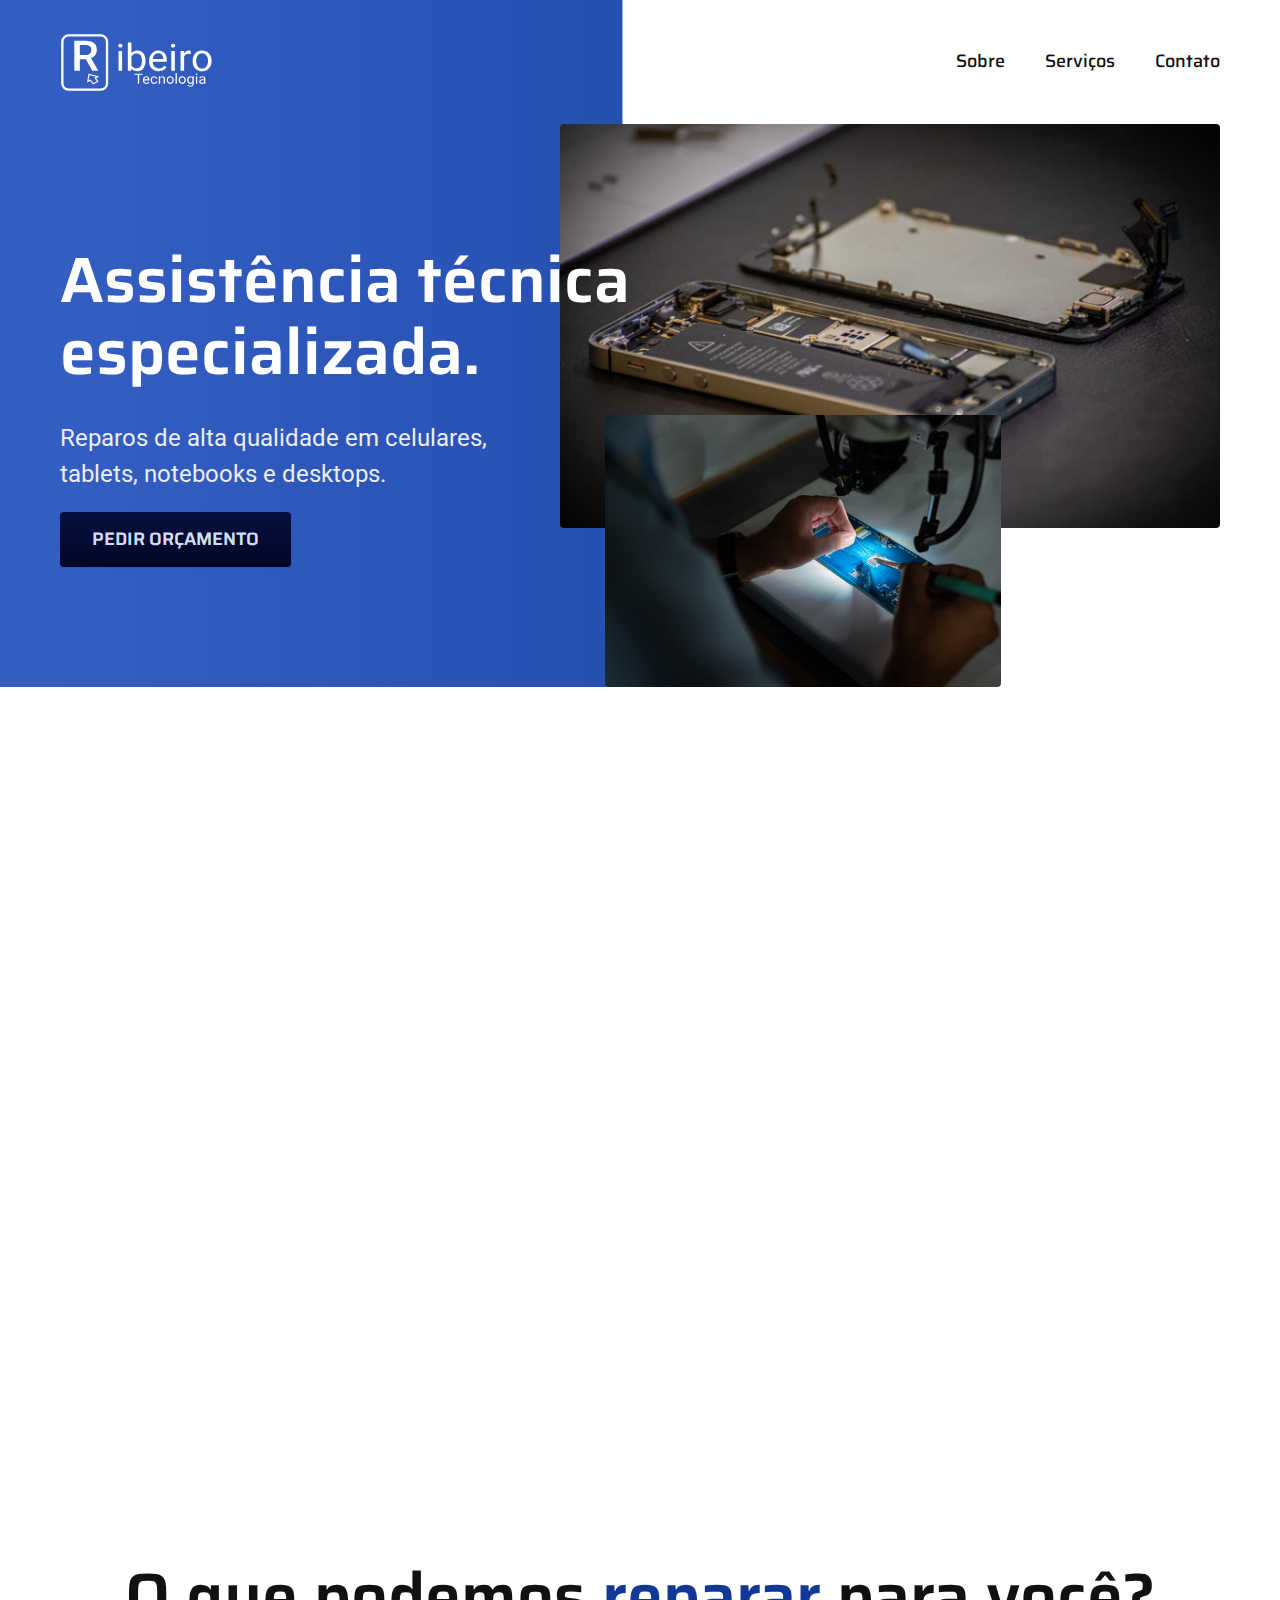
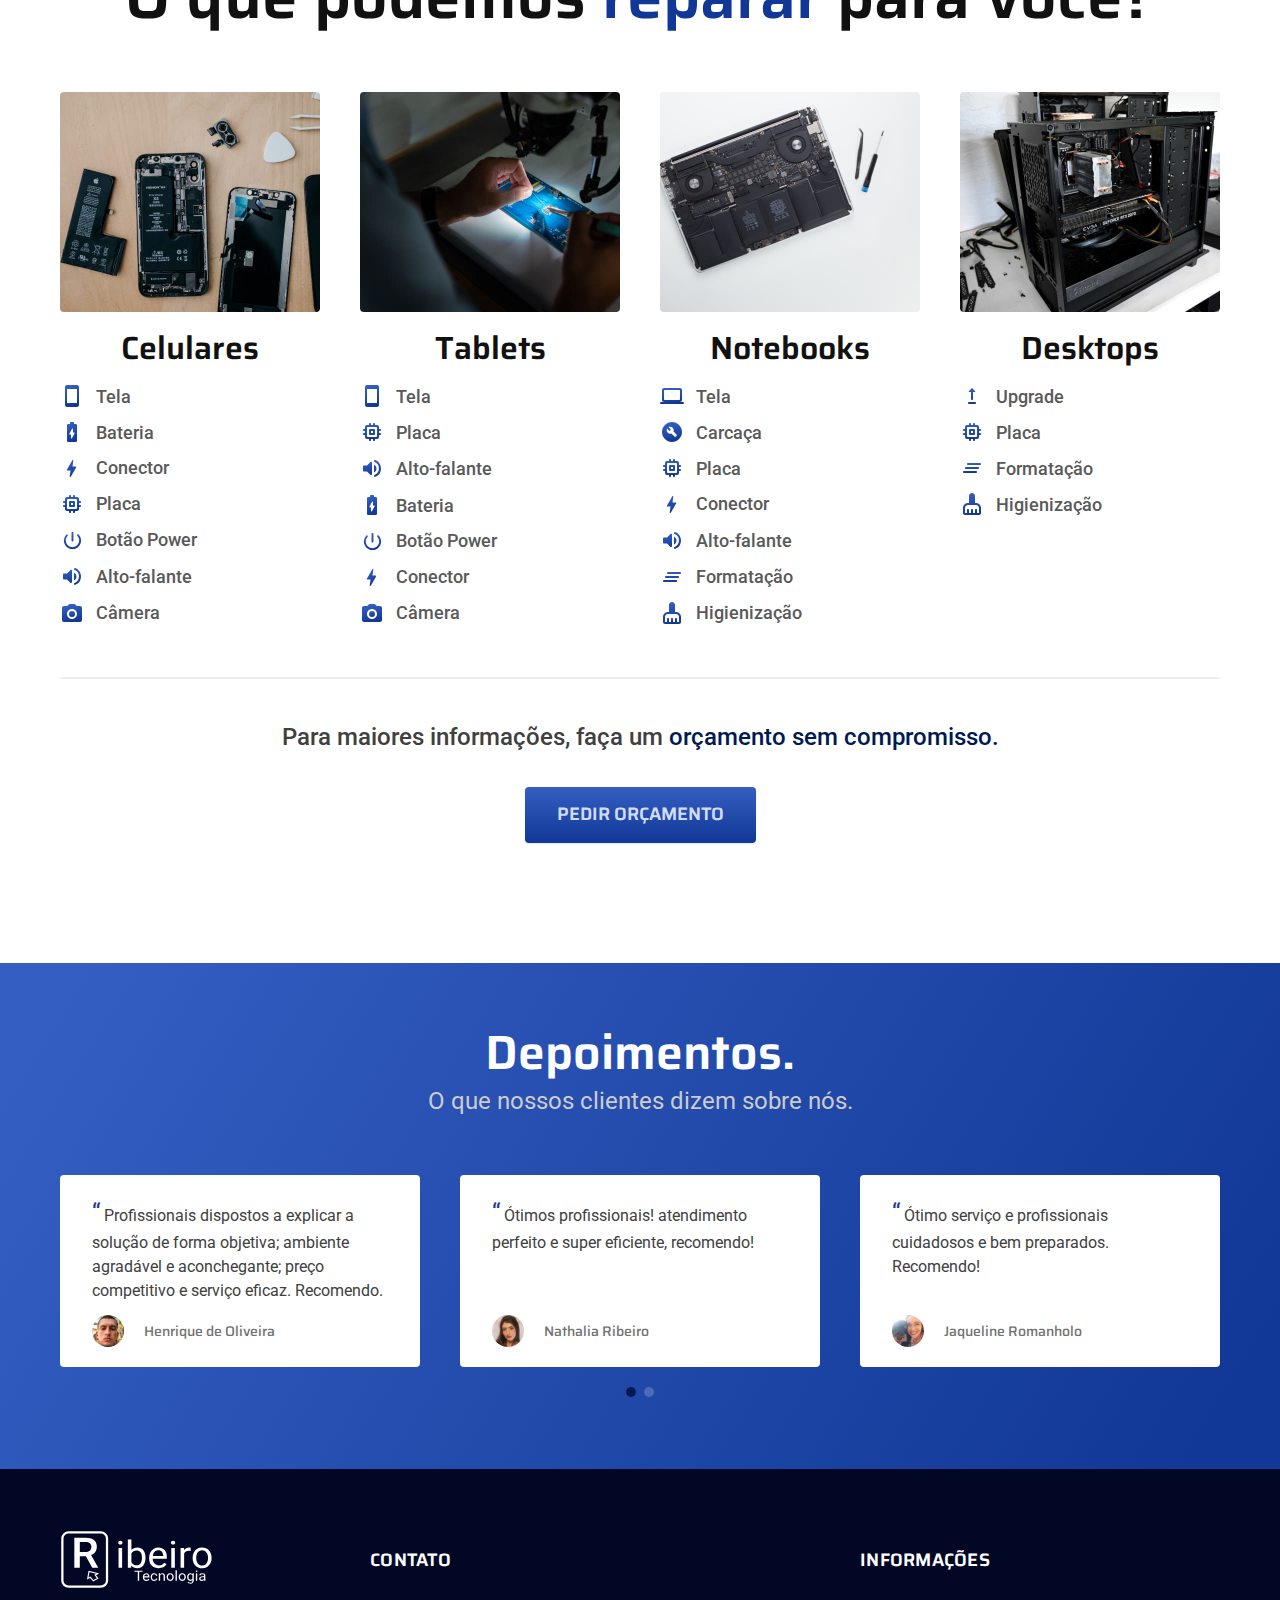
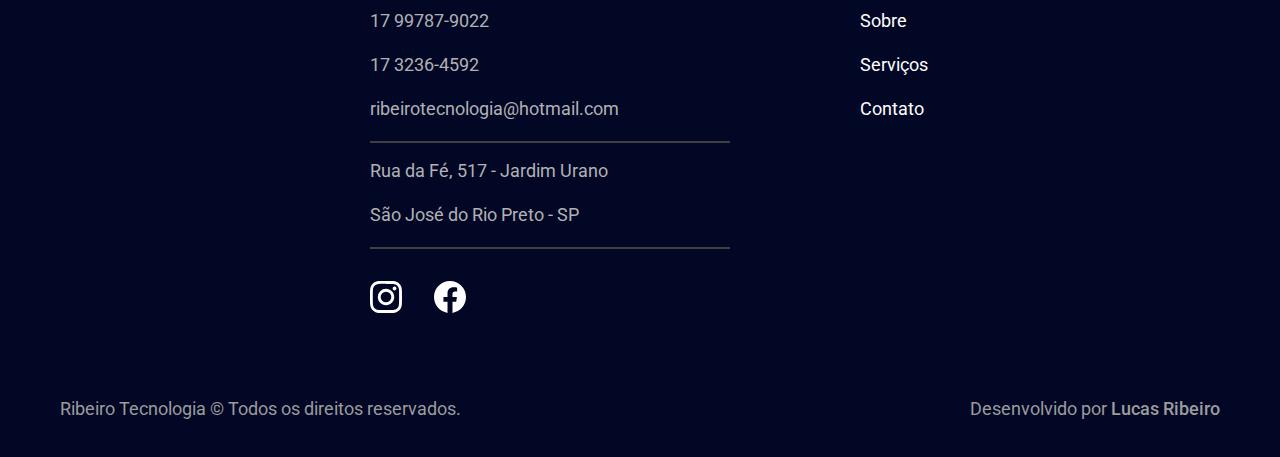
==== commit fa9cc01e: "Versao final" ====
--- a/index.html
+++ b/index.html
@@ -19,16 +19,16 @@
     <link rel="preload" href="./css/style.min.css" as="style" />
     <link rel="stylesheet" href="./css/style.min.css" />
 
+    <script>
+      document.documentElement.classList.add('js')
+    </script>
+
     <link rel="preconnect" href="https://fonts.googleapis.com" />
     <link rel="preconnect" href="https://fonts.gstatic.com" crossorigin />
     <link
       href="https://fonts.googleapis.com/css2?family=Roboto:wght@400;500&family=Saira:wght@500;600&display=swap"
       rel="stylesheet"
     />
-
-    <script>
-      document.documentElement.classList.add('js')
-    </script>
   </head>
   <body>
     <div class="background">
@@ -59,7 +59,7 @@
             <h1 data-anime="400" class="font-1-xxl fadeInLeft">
               Assistência técnica especializada.
             </h1>
-            <p data-anime="600" class="font-2-l cor-4 fadeInLeft">
+            <p data-anime="600" class="font-2-l cor-2 fadeInLeft">
               Reparos de alta qualidade em celulares, tablets, notebooks e
               desktops.
             </p>
@@ -451,7 +451,7 @@
       <div class="depoimentos container">
         <header>
           <h2 class="font-1-xl cor-0">Depoimentos.</h2>
-          <p class="font-2-l cor-5">O que nossos clientes dizem sobre nós.</p>
+          <p class="font-2-l cor-4">O que nossos clientes dizem sobre nós.</p>
         </header>
 
         <div class="swiper mySwiper">
@@ -465,7 +465,7 @@
                 </p>
                 <div class="autor">
                   <img
-                    src="./img/avatares/avatar4.jpg"
+                    src="./img/avatares/home/avatar4.jpg"
                     width="32"
                     height="32"
                     alt=""
@@ -483,7 +483,7 @@
                 </p>
                 <div class="autor">
                   <img
-                    src="./img/avatares/avatar3.jpg"
+                    src="./img/avatares/home/avatar3.jpg"
                     width="32"
                     height="32"
                     alt=""
@@ -501,7 +501,7 @@
                 </p>
                 <div class="autor">
                   <img
-                    src="./img/avatares/avatar2.jpg"
+                    src="./img/avatares/home/avatar2.jpg"
                     width="32"
                     height="32"
                     alt=""
@@ -519,7 +519,7 @@
                 </p>
                 <div class="autor">
                   <img
-                    src="./img/avatares/avatar.jpg"
+                    src="./img/avatares/home/avatar.jpg"
                     width="32"
                     height="32"
                     alt=""
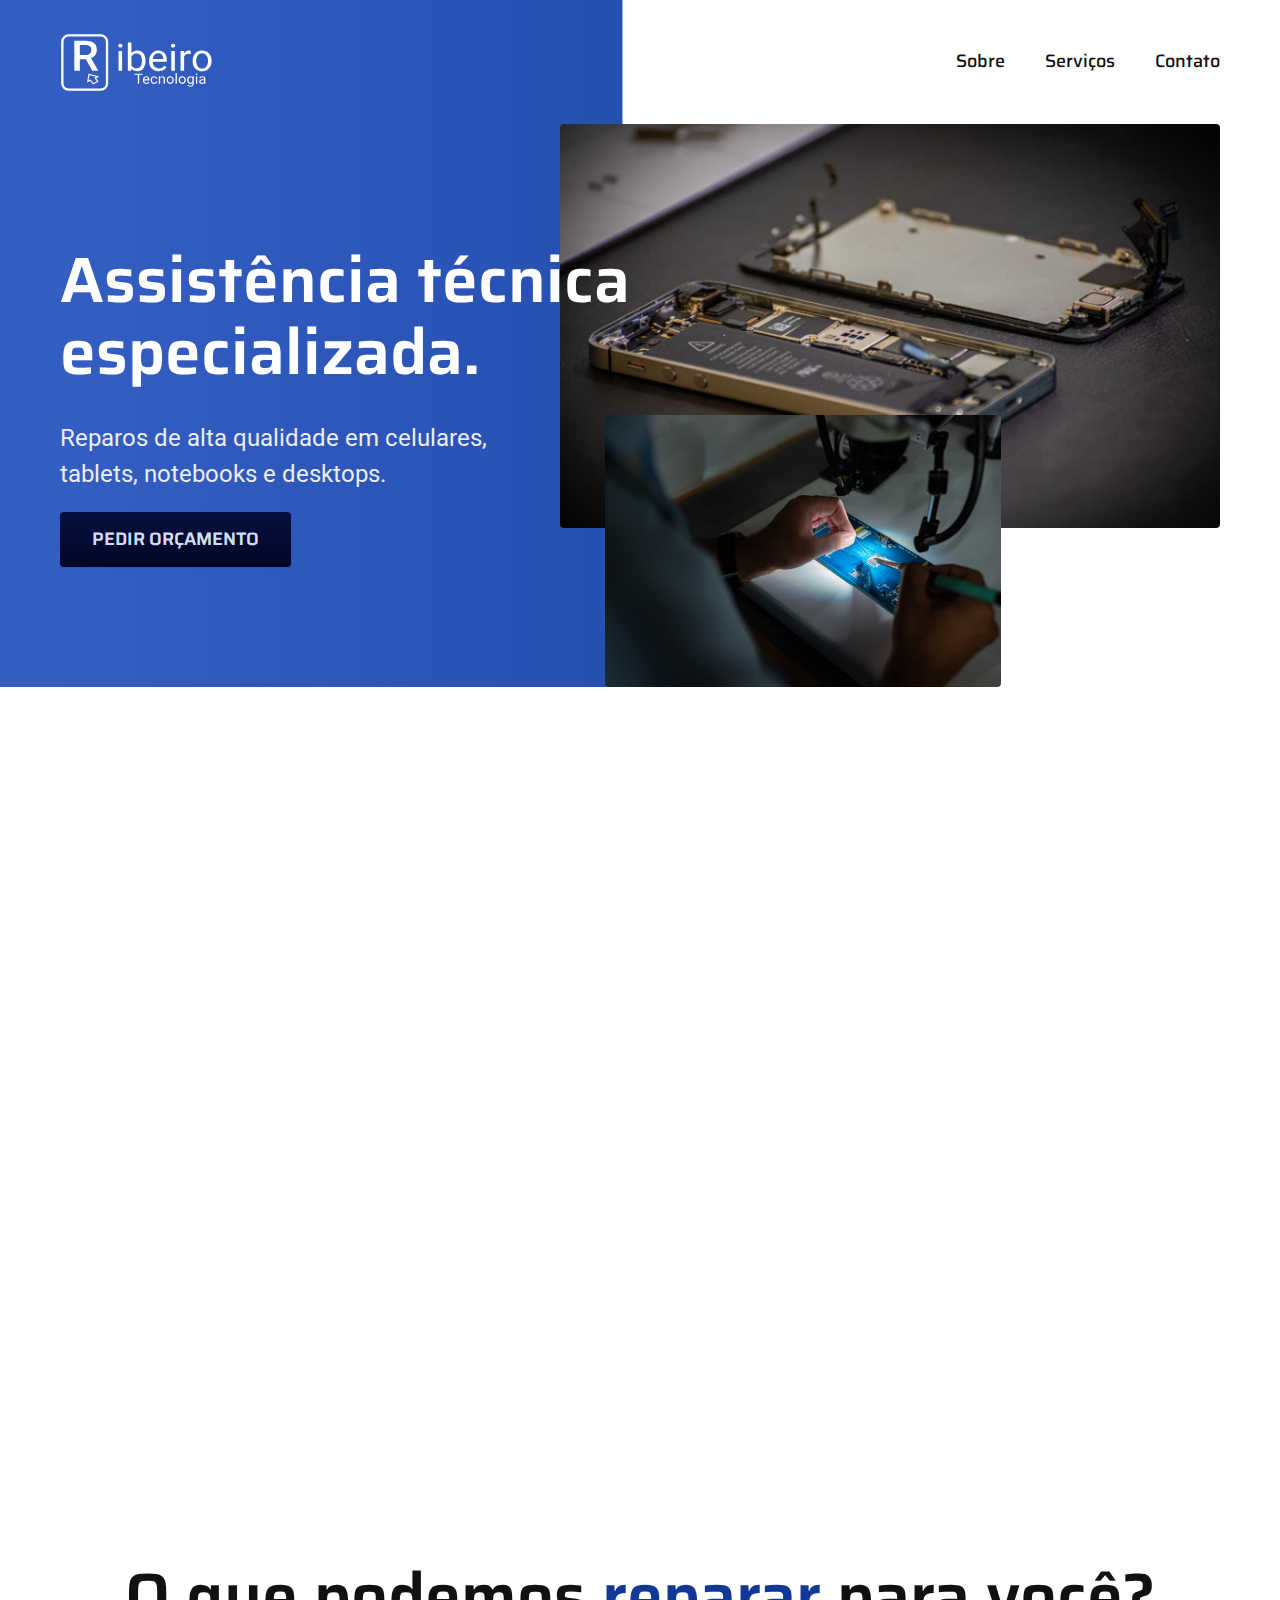
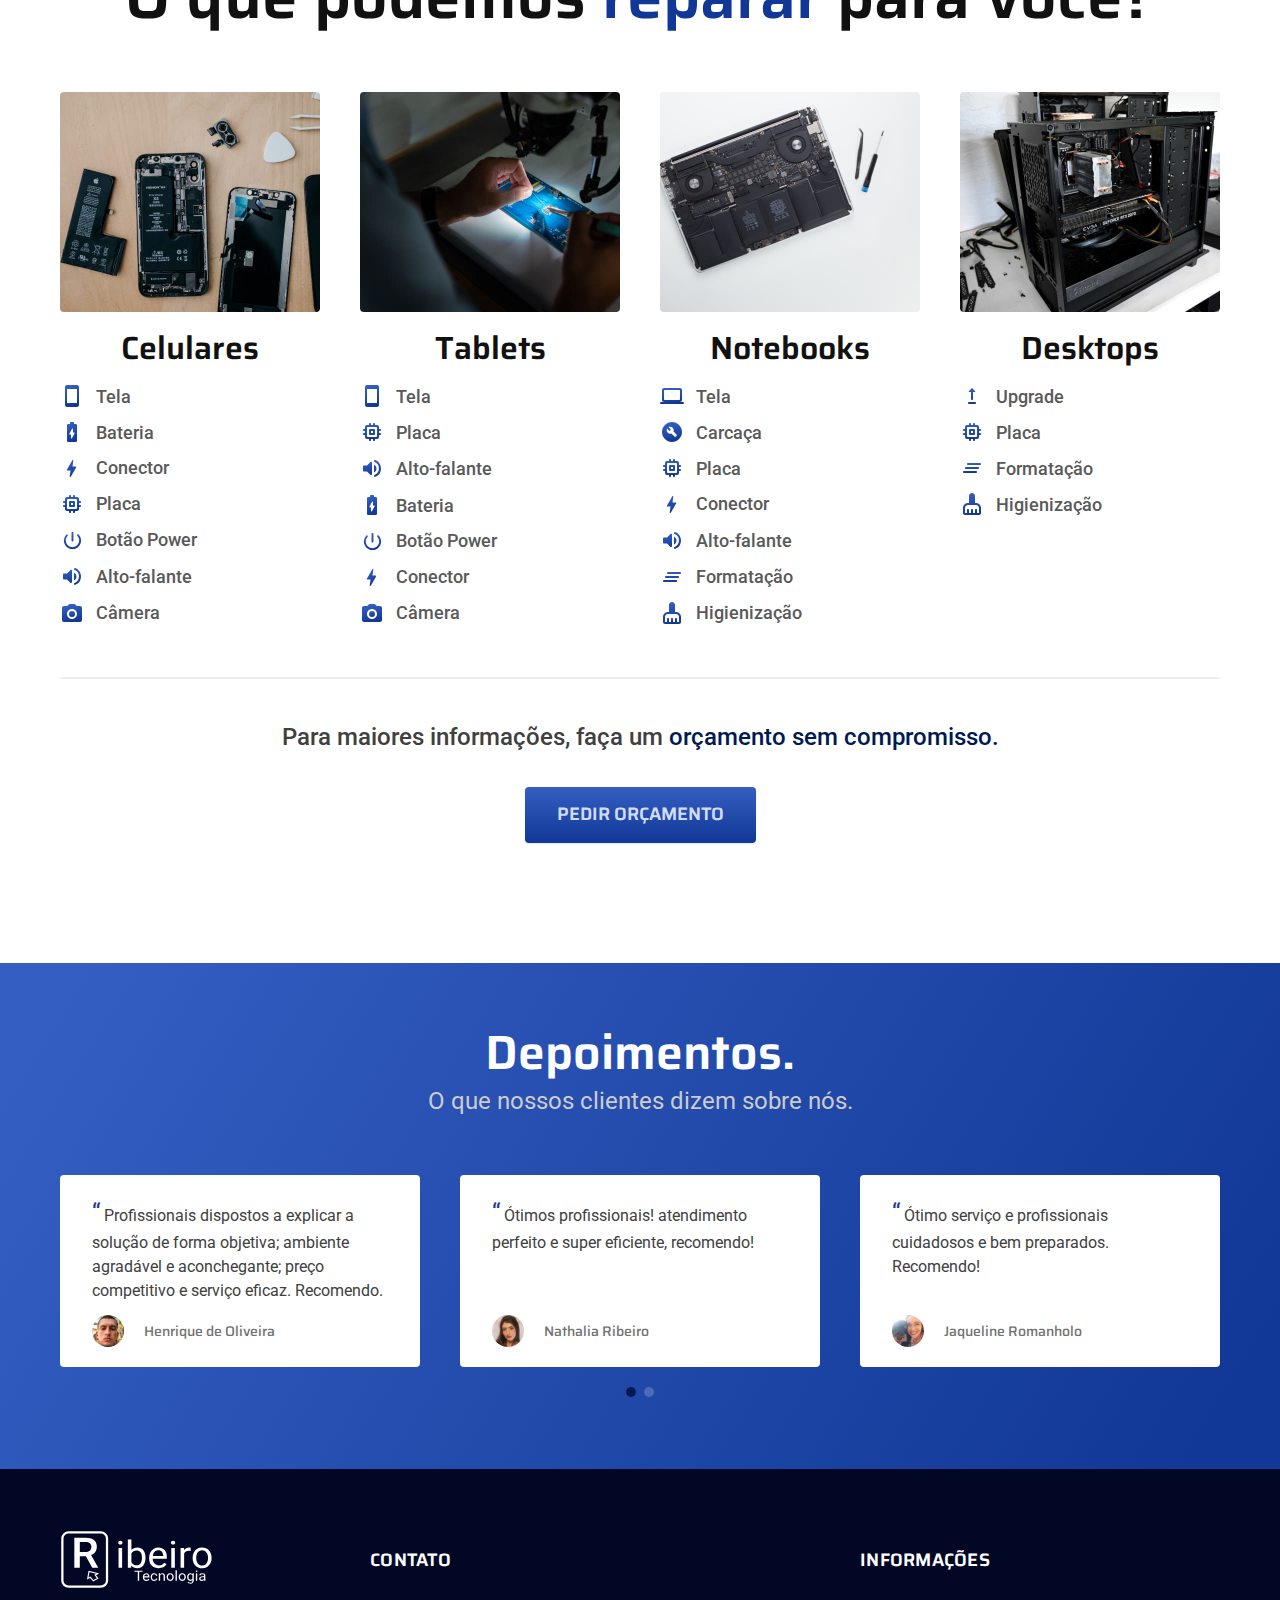
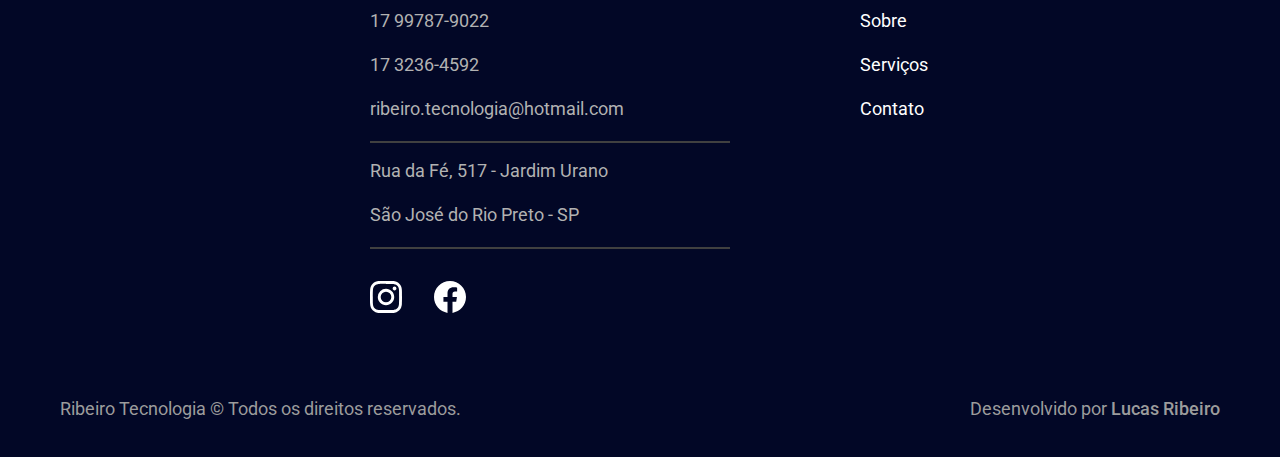
==== commit 2e5570f3: "Endereco de email consertado" ====
--- a/index.html
+++ b/index.html
@@ -549,8 +549,8 @@
             <li><a href="tel:+5517997879022">17 99787-9022</a></li>
             <li><a href="tel:+551732364592">17 3236-4592</a></li>
             <li>
-              <a href="mailto:ribeirotecnologia@hotmail.com"
-                >ribeirotecnologia@hotmail.com</a
+              <a href="mailto:ribeiro.tecnologia@hotmail.com"
+                >ribeiro.tecnologia@hotmail.com</a
               >
             </li>
             <li>Rua da Fé, 517 - Jardim Urano</li>
